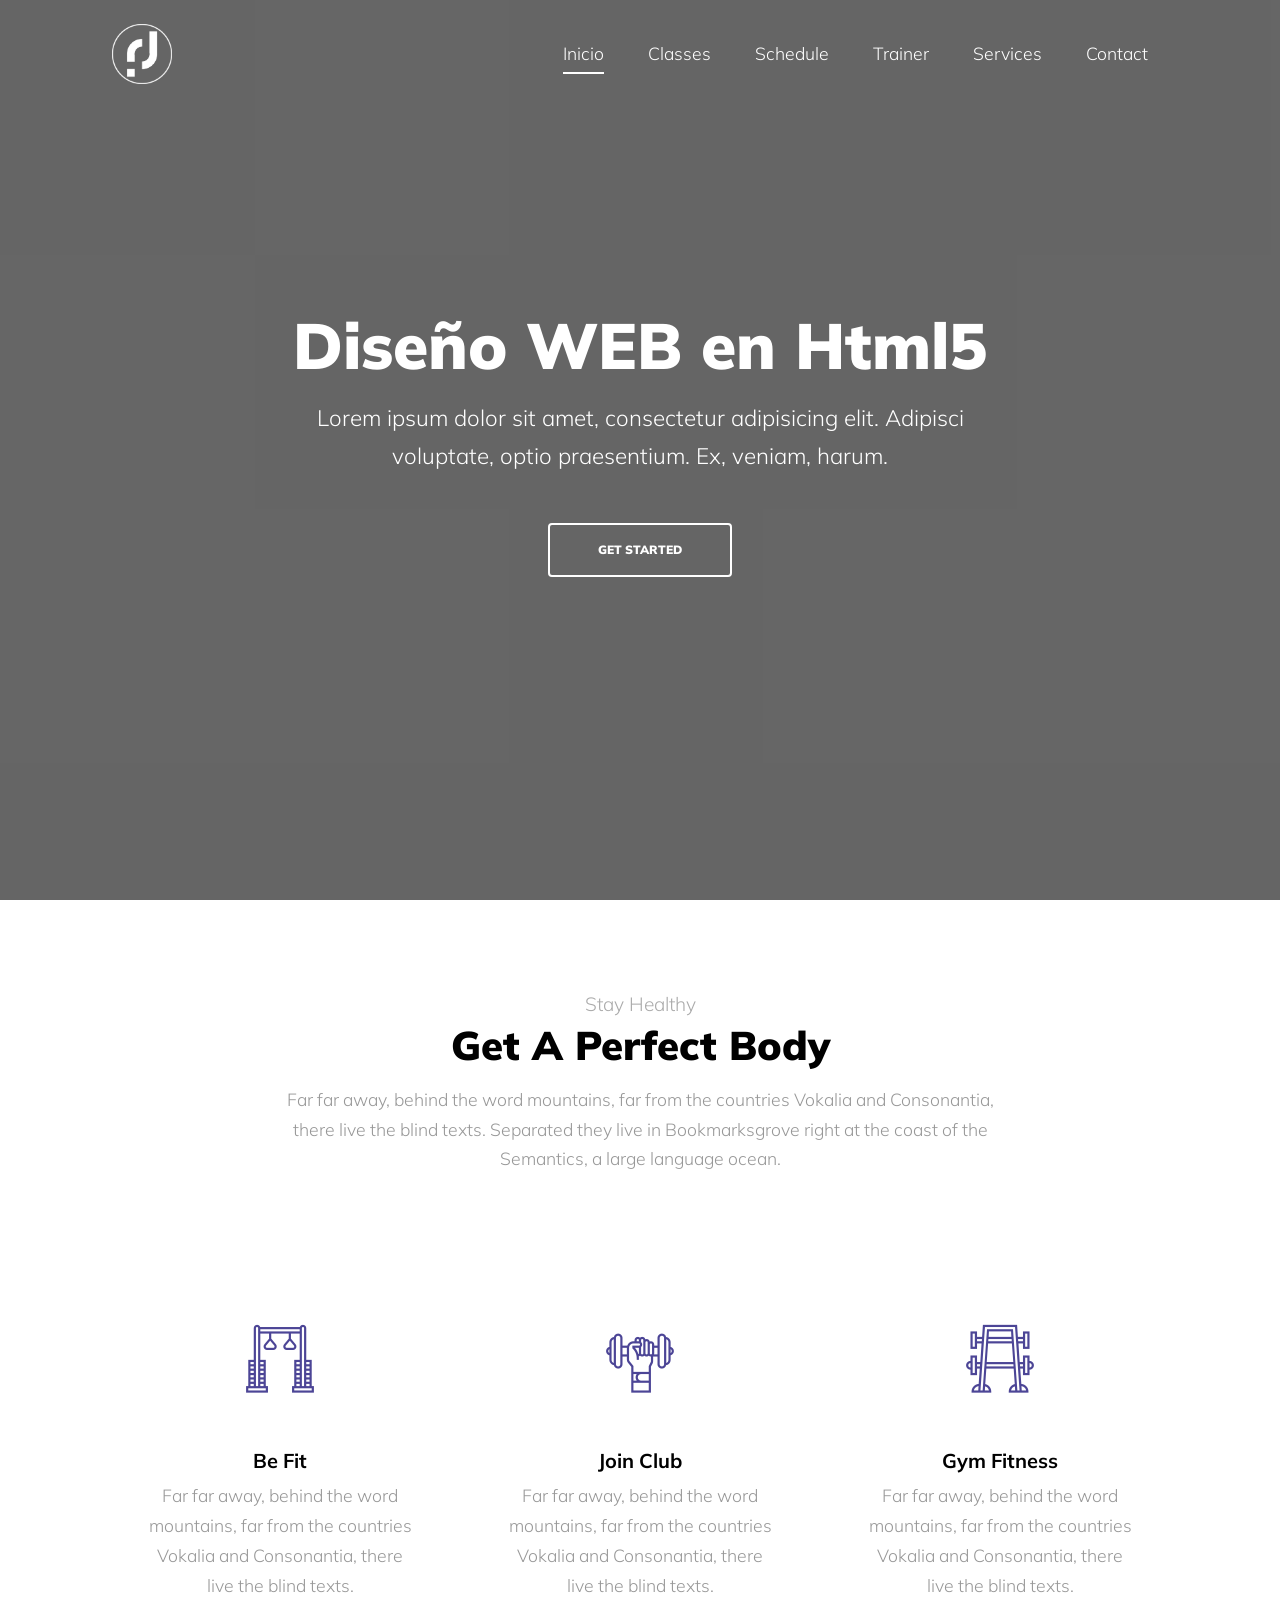
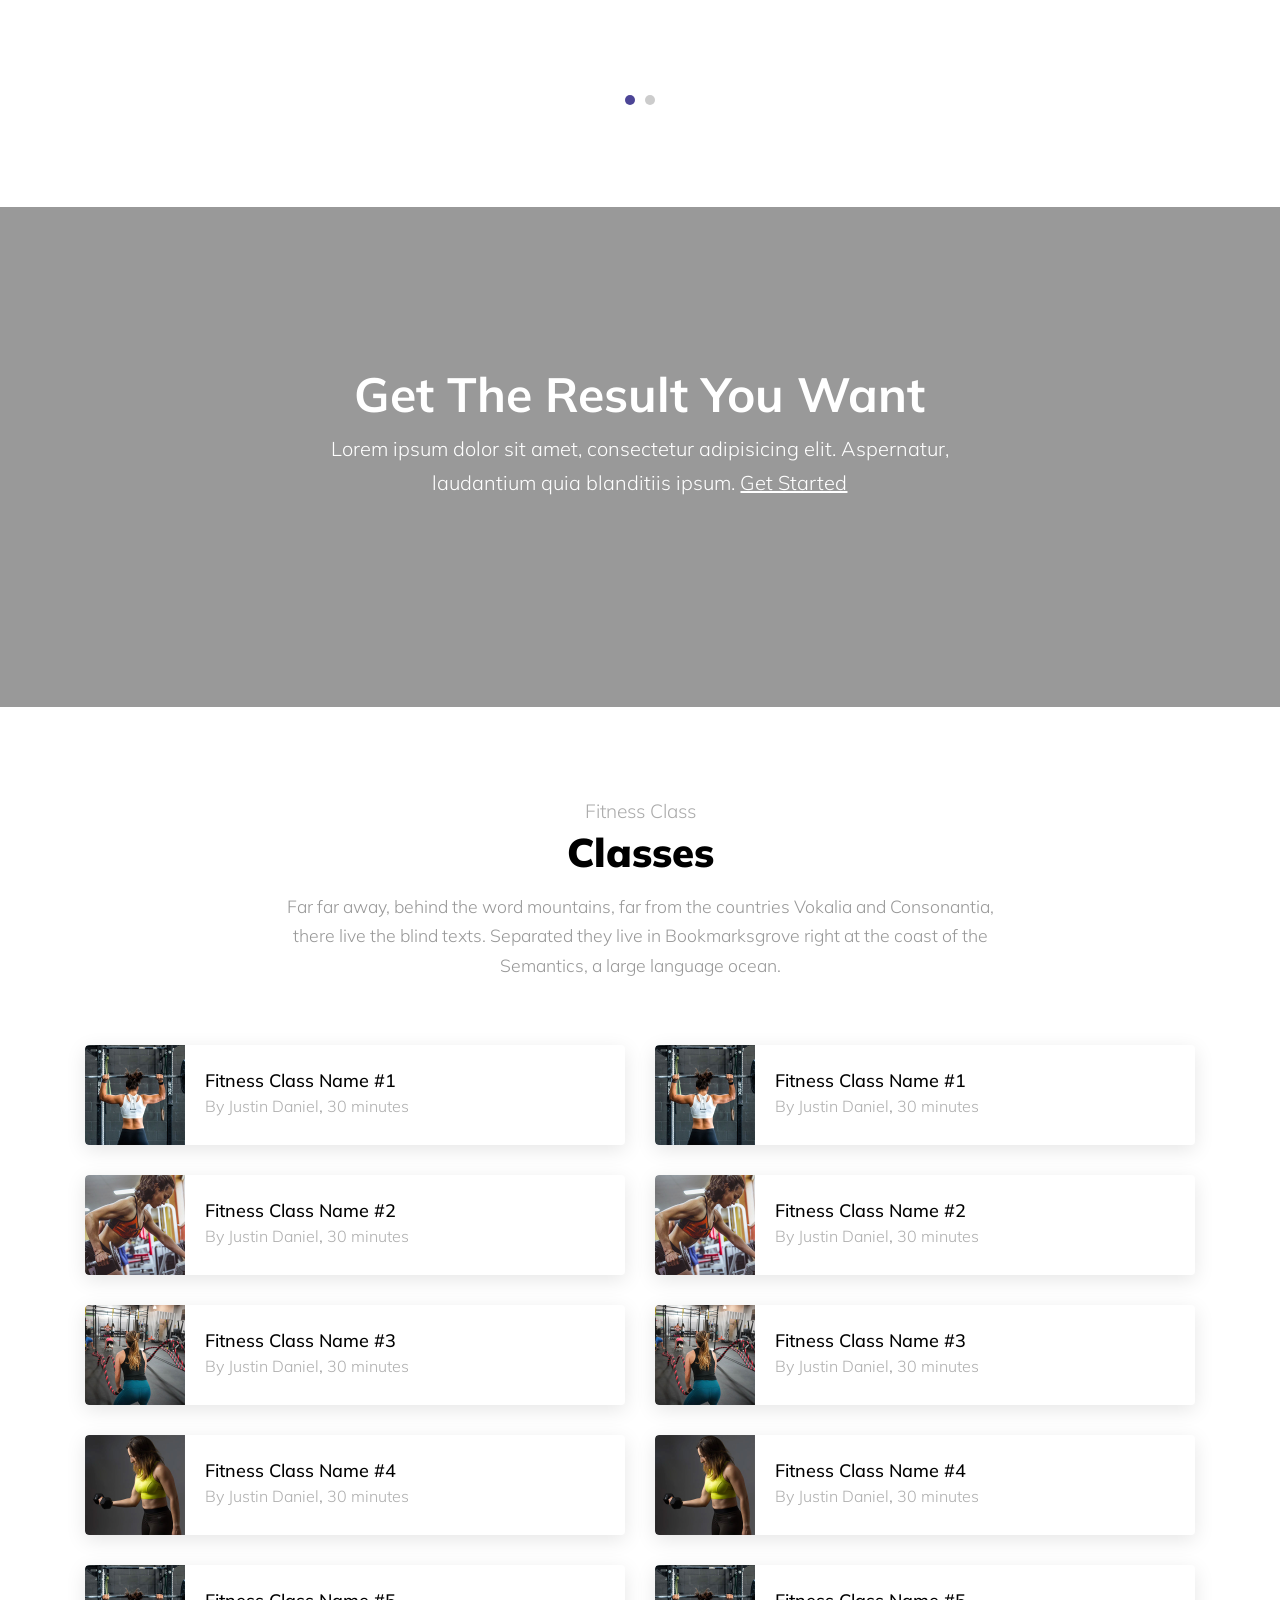
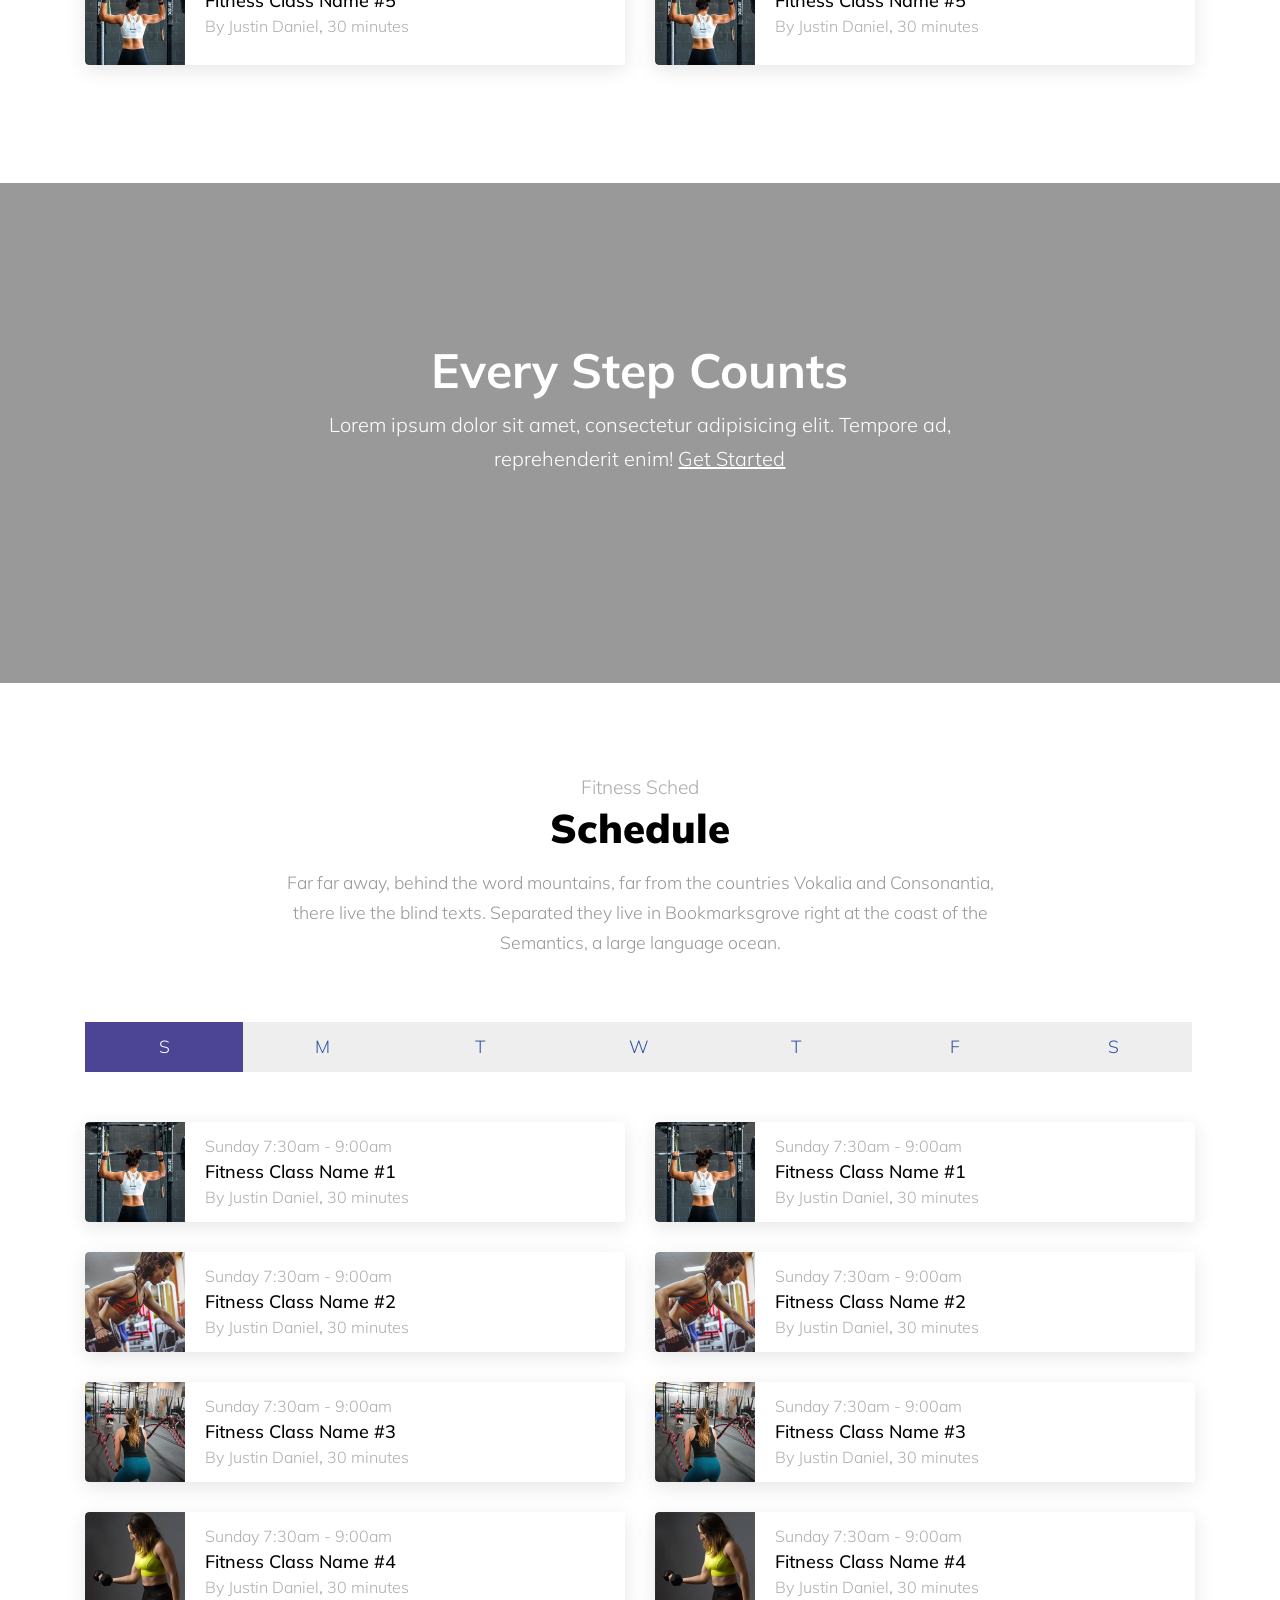
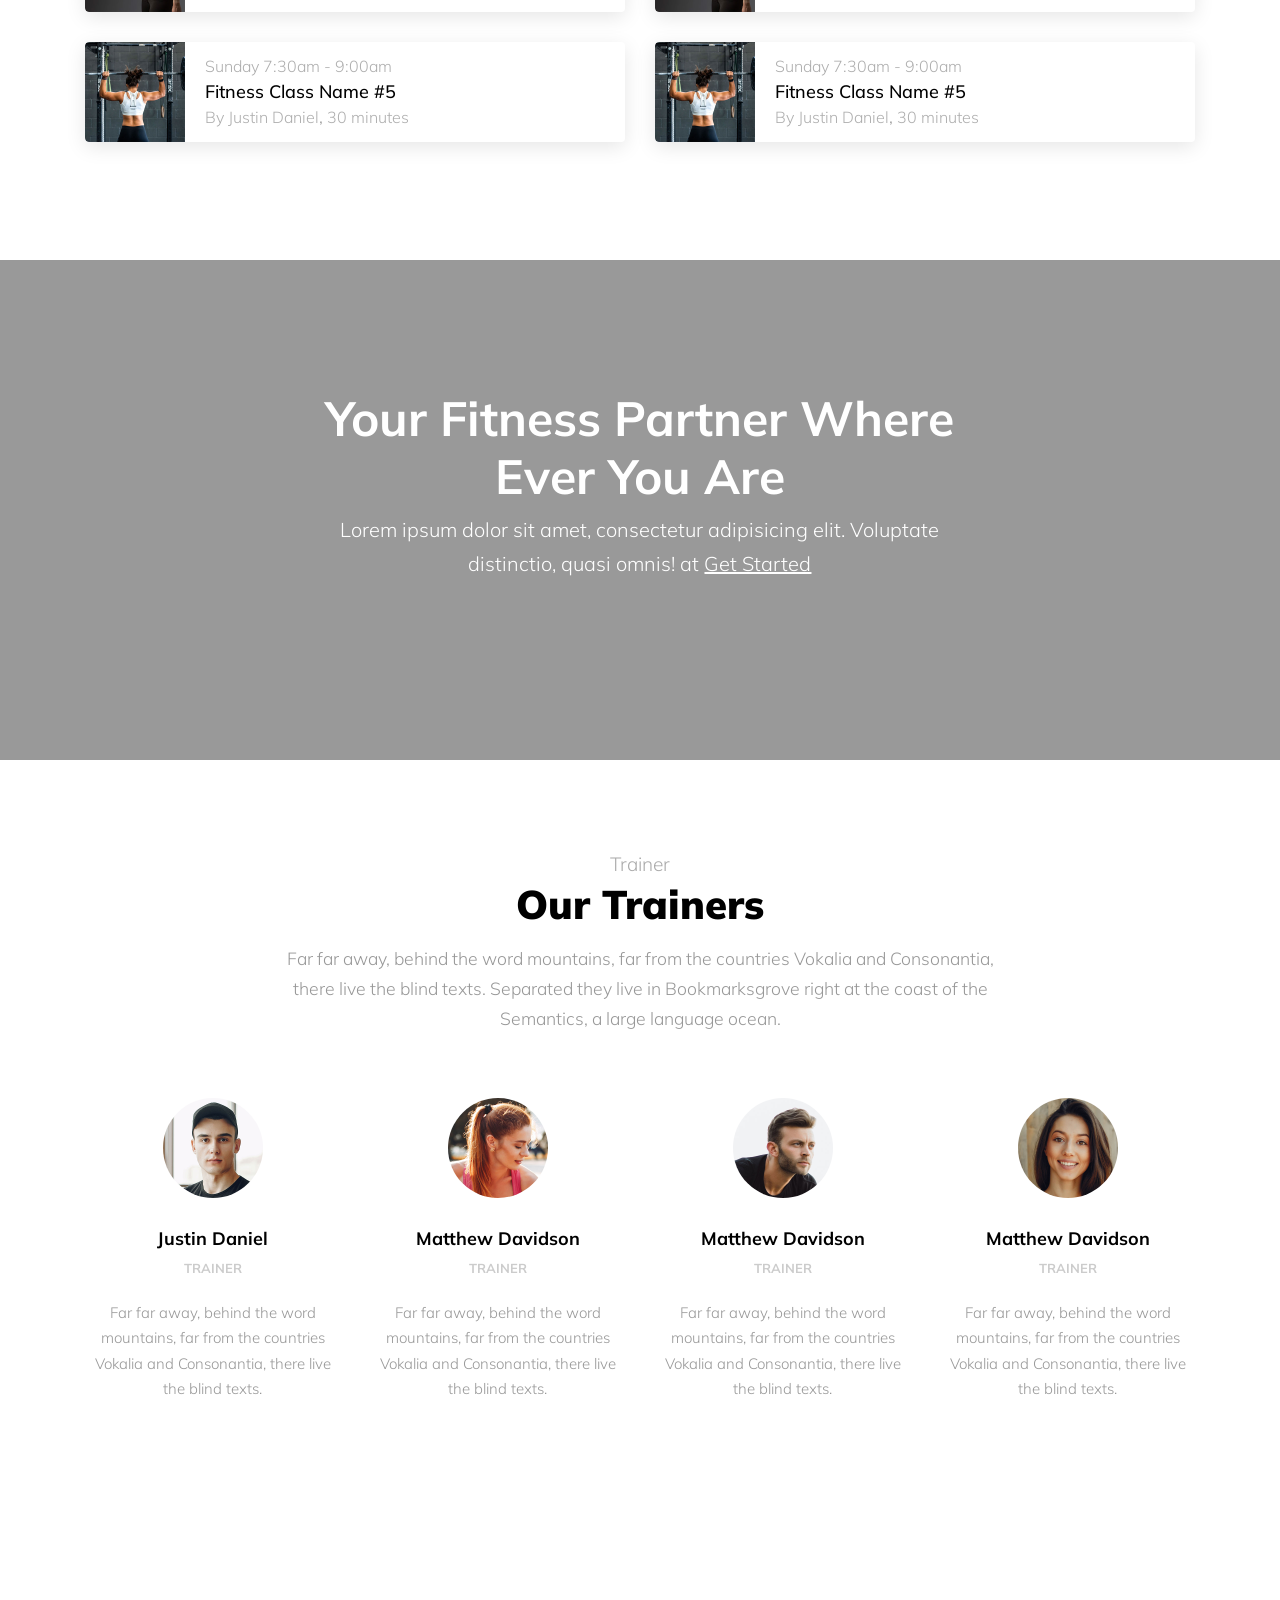
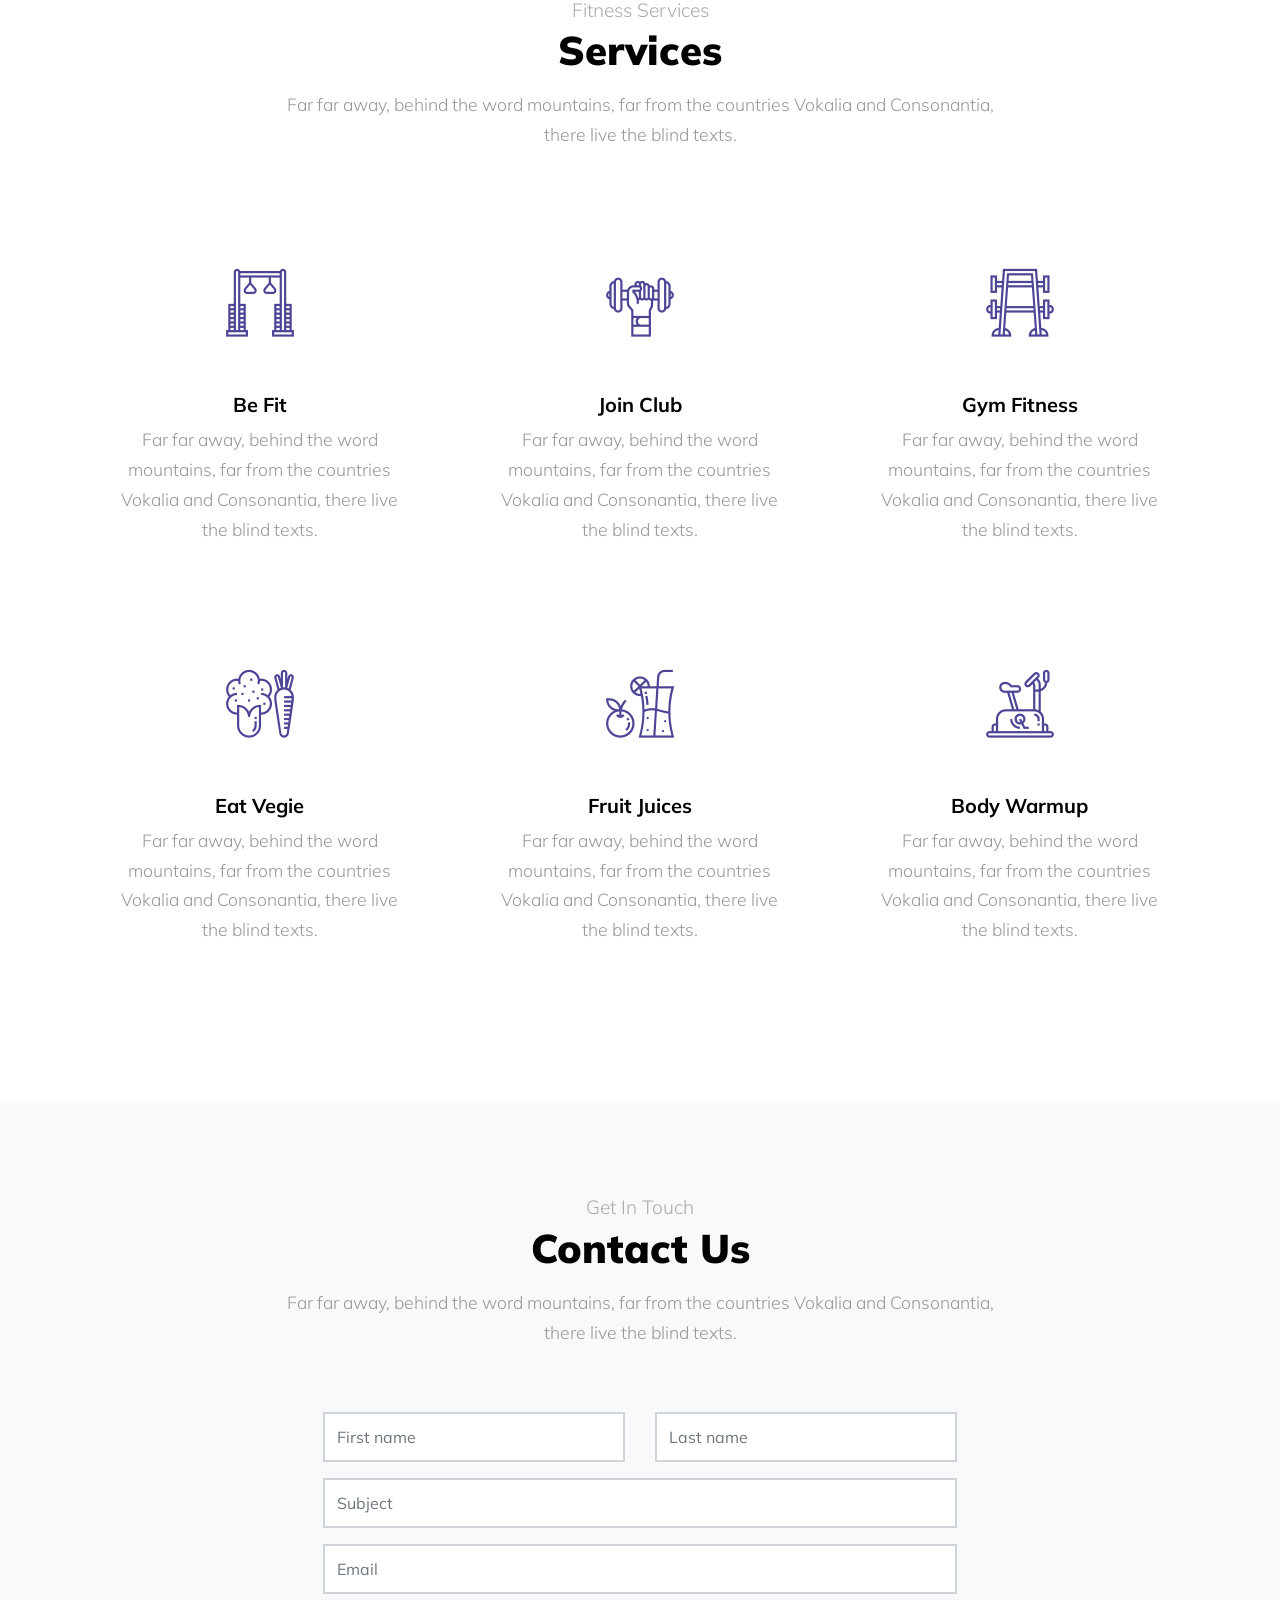
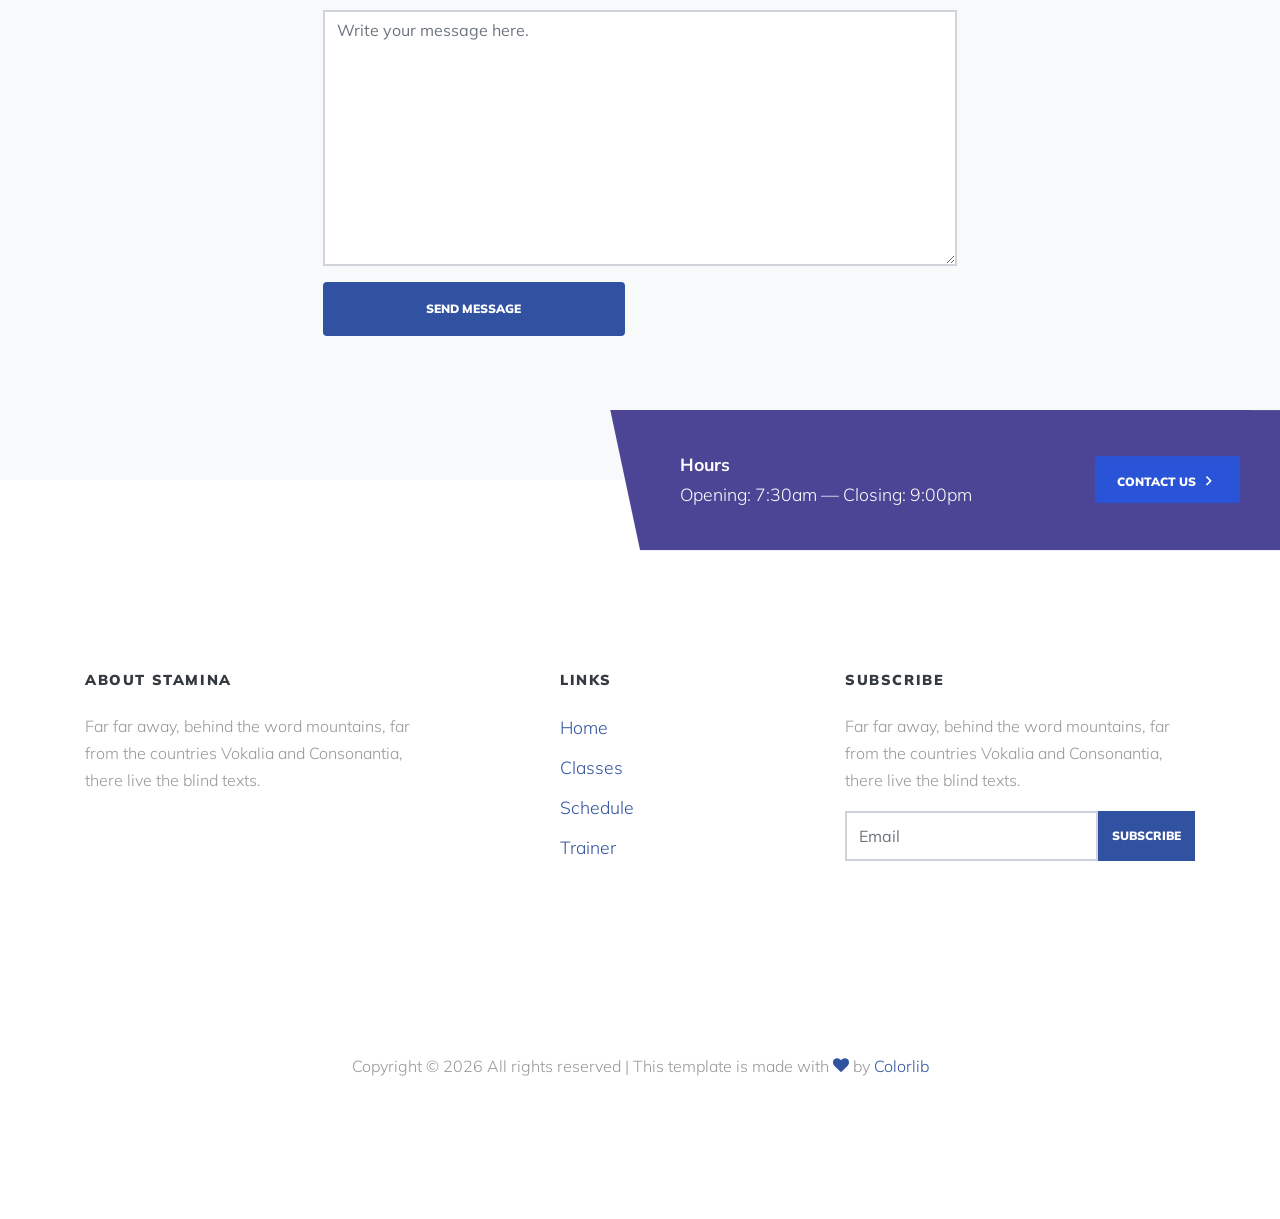
==== index.html @ 933b138b "Initial" ====
<!DOCTYPE html>
<html lang="en">

<head>
    <title>PowerDevelop Webpage 1.1</title>
    <meta charset="utf-8">
    <meta name="viewport" content="width=device-width, initial-scale=1, shrink-to-fit=no">

    <link href="https://fonts.googleapis.com/css?family=Muli:300,400,700,900" rel="stylesheet">
    <link rel="stylesheet" href="fonts/icomoon/style.css">
    <link rel="shortcut icon" href="images/fav-icon.png" type="image/x-icon">
    <link rel="stylesheet" href="css/bootstrap.min.css">
    <link rel="stylesheet" href="css/jquery-ui.css">
    <link rel="stylesheet" href="css/owl.carousel.min.css">
    <link rel="stylesheet" href="css/owl.theme.default.min.css">
    <link rel="stylesheet" href="css/owl.theme.default.min.css">

    <link rel="stylesheet" href="css/jquery.fancybox.min.css">

    <link rel="stylesheet" href="css/bootstrap-datepicker.css">

    <link rel="stylesheet" href="fonts/flaticon/font/flaticon.css">

    <link rel="stylesheet" href="css/aos.css">
    <link href="css/jquery.mb.YTPlayer.min.css" media="all" rel="stylesheet" type="text/css">

    <link rel="stylesheet" href="css/style.css">



</head>

<body data-spy="scroll" data-target=".site-navbar-target" data-offset="300">

    <div class="site-wrap">

        <div class="site-mobile-menu site-navbar-target">
            <div class="site-mobile-menu-header">
                <div class="site-mobile-menu-close mt-3">
                    <span class="icon-close2 js-menu-toggle"></span>
                </div>
            </div>
            <div class="site-mobile-menu-body"></div>
        </div>


        <header class="site-navbar py-4 js-sticky-header site-navbar-target" role="banner">

            <div class="container-fluid">
                <div class="d-flex align-items-center">
                    <div class="site-logo-white">
                        <a href="index.html"><img src="images/logo_pd_white.png" height="60" width="60"></a>
                    </div>
                    <div class="site-logo">
                        <a href="index.html"><img src="images/logo_pd.png" height="60" width="60"></a>
                    </div>
                    <div class="ml-auto">
                        <nav class="site-navigation position-relative text-right" role="navigation">
                            <ul class="site-menu main-menu js-clone-nav mr-auto d-none d-lg-block">
                                <li><a href="#home-section" class="nav-link">Inicio</a></li>
                                <li><a href="#classes-section" class="nav-link">Classes</a></li>
                                <li><a href="#schedule-section" class="nav-link">Schedule</a></li>
                                <li><a href="#trainer-section" class="nav-link">Trainer</a></li>
                                <li><a href="#services-section" class="nav-link">Services</a></li>
                                <li><a href="#contact-section" class="nav-link">Contact</a></li>
                            </ul>
                        </nav>
                        <a href="#" class="d-inline-block d-lg-none site-menu-toggle js-menu-toggle float-right"><span
                class="icon-menu h3"></span></a>
                    </div>

                </div>
            </div>

        </header>

        <a id="bgndVideo" class="player" data-property="{videoURL:'https://www.youtube.com/watch?v=BgpUVde196k',showYTLogo:false, showAnnotations: false, showControls: false, cc_load_policy: false, containment:'#home-section',autoPlay:true, mute:false, opacity:1}">
        </a>

        <div class="intro-section" id="home-section" style="background-color: #ccc;">
            <div class="container">

                <div class="row align-items-center">
                    <div class="col-lg-12 mx-auto text-center" data-aos="fade-up">
                        <h1 class="mb-3">Diseño WEB en Html5</h1>
                        <p class="lead mx-auto desc mb-5">Lorem ipsum dolor sit amet, consectetur adipisicing elit. Adipisci voluptate, optio praesentium. Ex, veniam, harum.</p>
                        <p class="text-center">
                            <a href="#" class="btn btn-outline-white py-3 px-5">Get Started</a>
                        </p>
                    </div>
                </div>

            </div>
        </div>

        <!-- <div class="schedule-wrap">



            <div class="d-md-flex align-items-center">
                <div class="hours mr-md-4 mb-4 mb-lg-0">
                    <strong class="d-block">Hours</strong> Opening: 7:30am &mdash; Closing: 9:00pm
                </div>
                <div class="cta ml-auto">
                    <a href="#contact-section" class="smoothscroll d-flex d-md-flex align-items-center btn">
                        <span class="mx-auto"> <span>Contact us</span> <span class="arrow icon-keyboard_arrow_right"></span></span>
                    </a>
                </div>
            </div>
        </div> -->

        <div class="site-section">
            <div class="container">

                <div class="row justify-content-center text-center mb-5">
                    <div class="col-md-8 section-heading">
                        <span class="subheading">Stay Healthy</span>
                        <h2 class="heading mb-3">Get A Perfect Body</h2>
                        <p>Far far away, behind the word mountains, far from the countries Vokalia and Consonantia, there live the blind texts. Separated they live in Bookmarksgrove right at the coast of the Semantics, a large language ocean.
                        </p>
                    </div>
                </div>

                <!-- Slider -->
                <div class="owl-carousel nonloop-block-14 block-14" data-aos="fade">
                    <div class="slide">
                        <div class="ftco-feature-1">
                            <span class="icon flaticon-fit"></span>
                            <div class="ftco-feature-1-text">
                                <h2>Be Fit</h2>
                                <p>Far far away, behind the word mountains, far from the countries Vokalia and Consonantia, there live the blind texts.</p>
                            </div>
                        </div>
                    </div>

                    <div class="slide">
                        <div class="ftco-feature-1">
                            <span class="icon flaticon-gym-1"></span>
                            <div class="ftco-feature-1-text">
                                <h2>Join Club</h2>
                                <p>Far far away, behind the word mountains, far from the countries Vokalia and Consonantia, there live the blind texts.
                                </p>
                            </div>
                        </div>
                    </div>

                    <div class="slide">
                        <div class="ftco-feature-1">
                            <span class="icon flaticon-gym"></span>
                            <div class="ftco-feature-1-text">
                                <h2>Gym Fitness</h2>
                                <p>Far far away, behind the word mountains, far from the countries Vokalia and Consonantia, there live the blind texts.
                                </p>
                            </div>
                        </div>
                    </div>

                    <div class="slide">
                        <div class="ftco-feature-1">
                            <span class="icon flaticon-vegetables"></span>
                            <div class="ftco-feature-1-text">
                                <h2>Eat Vegie</h2>
                                <p>Far far away, behind the word mountains, far from the countries Vokalia and Consonantia, there live the blind texts.
                                </p>
                            </div>
                        </div>
                    </div>

                    <div class="slide">
                        <div class="ftco-feature-1">
                            <span class="icon flaticon-fruit-juice"></span>
                            <div class="ftco-feature-1-text">
                                <h2>Fruit Juices</h2>
                                <p>Far far away, behind the word mountains, far from the countries Vokalia and Consonantia, there live the blind texts.
                                </p>
                            </div>
                        </div>
                    </div>

                    <div class="slide">
                        <div class="ftco-feature-1">
                            <span class="icon flaticon-stationary-bike"></span>
                            <div class="ftco-feature-1-text">
                                <h2>Body Warmup</h2>
                                <p>Far far away, behind the word mountains, far from the countries Vokalia and Consonantia, there live the blind texts.
                                </p>
                            </div>
                        </div>
                    </div>

                </div>

            </div>
        </div>

        <div class="bgimg" style="background-image: url('images/bg_2.jpg');" data-stellar-background-ratio="0.5">

            <div class="container">
                <div class="row align-items-center justify-content-center text-center">
                    <div class="col-md-7">
                        <h2 class="">Get The Result You Want</h2>
                        <p class="lead mx-auto desc mb-5">Lorem ipsum dolor sit amet, consectetur adipisicing elit. Aspernatur, laudantium quia blanditiis ipsum. <a href="#" target="_blank">Get Started</a></p>
                    </div>
                </div>
            </div>

        </div>

        <div class="site-section" id="classes-section">
            <div class="container">
                <div class="row justify-content-center text-center mb-5">
                    <div class="col-md-8  section-heading">
                        <span class="subheading">Fitness Class</span>
                        <h2 class="heading mb-3">Classes</h2>
                        <p>Far far away, behind the word mountains, far from the countries Vokalia and Consonantia, there live the blind texts. Separated they live in Bookmarksgrove right at the coast of the Semantics, a large language ocean.
                        </p>
                    </div>
                </div>
                <div class="row">
                    <div class="col-lg-6">
                        <div class="class-item d-flex align-items-center">
                            <a href="single.html" class="class-item-thumbnail">
                                <img src="images/img_1.jpg" alt="Image">
                            </a>
                            <div class="class-item-text">

                                <h2><a href="single.html">Fitness Class Name #1</a></h2>
                                <span>By Justin Daniel</span>,
                                <span>30 minutes</span>
                            </div>
                        </div>

                        <div class="class-item d-flex align-items-center">
                            <a href="single.html" class="class-item-thumbnail">
                                <img src="images/img_2.jpg" alt="Image">
                            </a>
                            <div class="class-item-text">

                                <h2><a href="single.html">Fitness Class Name #2</a></h2>
                                <span>By Justin Daniel</span>,
                                <span>30 minutes</span>
                            </div>
                        </div>

                        <div class="class-item d-flex align-items-center">
                            <a href="single.html" class="class-item-thumbnail">
                                <img src="images/img_3.jpg" alt="Image">
                            </a>
                            <div class="class-item-text">

                                <h2><a href="single.html">Fitness Class Name #3</a></h2>
                                <span>By Justin Daniel</span>,
                                <span>30 minutes</span>
                            </div>
                        </div>

                        <div class="class-item d-flex align-items-center">
                            <a href="single.html" class="class-item-thumbnail">
                                <img src="images/img_4.jpg" alt="Image">
                            </a>
                            <div class="class-item-text">

                                <h2><a href="single.html">Fitness Class Name #4</a></h2>
                                <span>By Justin Daniel</span>,
                                <span>30 minutes</span>
                            </div>
                        </div>

                        <div class="class-item d-flex align-items-center">
                            <a href="single.html" class="class-item-thumbnail">
                                <img src="images/img_1.jpg" alt="Image">
                            </a>
                            <div class="class-item-text">

                                <h2><a href="single.html">Fitness Class Name #5</a></h2>
                                <span>By Justin Daniel</span>,
                                <span>30 minutes</span>
                            </div>
                        </div>


                    </div>
                    <div class="col-lg-6">
                        <div class="class-item d-flex align-items-center">
                            <a href="single.html" class="class-item-thumbnail">
                                <img src="images/img_1.jpg" alt="Image">
                            </a>
                            <div class="class-item-text">

                                <h2><a href="single.html">Fitness Class Name #1</a></h2>
                                <span>By Justin Daniel</span>,
                                <span>30 minutes</span>
                            </div>
                        </div>

                        <div class="class-item d-flex align-items-center">
                            <a href="single.html" class="class-item-thumbnail">
                                <img src="images/img_2.jpg" alt="Image">
                            </a>
                            <div class="class-item-text">

                                <h2><a href="single.html">Fitness Class Name #2</a></h2>
                                <span>By Justin Daniel</span>,
                                <span>30 minutes</span>
                            </div>
                        </div>

                        <div class="class-item d-flex align-items-center">
                            <a href="single.html" class="class-item-thumbnail">
                                <img src="images/img_3.jpg" alt="Image">
                            </a>
                            <div class="class-item-text">

                                <h2><a href="single.html">Fitness Class Name #3</a></h2>
                                <span>By Justin Daniel</span>,
                                <span>30 minutes</span>
                            </div>
                        </div>

                        <div class="class-item d-flex align-items-center">
                            <a href="single.html" class="class-item-thumbnail">
                                <img src="images/img_4.jpg" alt="Image">
                            </a>
                            <div class="class-item-text">

                                <h2><a href="single.html">Fitness Class Name #4</a></h2>
                                <span>By Justin Daniel</span>,
                                <span>30 minutes</span>
                            </div>
                        </div>

                        <div class="class-item d-flex align-items-center">
                            <a href="single.html" class="class-item-thumbnail">
                                <img src="images/img_1.jpg" alt="Image">
                            </a>
                            <div class="class-item-text">

                                <h2><a href="single.html">Fitness Class Name #5</a></h2>
                                <span>By Justin Daniel</span>,
                                <span>30 minutes</span>
                            </div>
                        </div>
                    </div>
                </div>
            </div>
        </div>

        <div class="bgimg" style="background-image: url('images/bg_3.jpg');" data-stellar-background-ratio="0.5">
            <div class="container">
                <div class="row align-items-center justify-content-center text-center">
                    <div class="col-md-7">
                        <h2 class="">Every Step Counts</h2>
                        <p class="lead mx-auto desc mb-5">Lorem ipsum dolor sit amet, consectetur adipisicing elit. Tempore ad, reprehenderit enim!
                            <a href="#" target="_blank">Get Started</a></p>
                    </div>
                </div>
            </div>
        </div>

        <div class="site-section" id="schedule-section">
            <div class="container">
                <div class="row justify-content-center text-center mb-5">
                    <div class="col-md-8  section-heading">
                        <span class="subheading">Fitness Sched</span>
                        <h2 class="heading mb-3">Schedule</h2>
                        <p>Far far away, behind the word mountains, far from the countries Vokalia and Consonantia, there live the blind texts. Separated they live in Bookmarksgrove right at the coast of the Semantics, a large language ocean.
                        </p>
                    </div>
                </div>


                <div class="row">
                    <div class="col-12">
                        <ul class="nav days d-flex" role="tablist">
                            <li class="nav-item">
                                <a class="nav-link active" id="sunday-tab" data-toggle="tab" href="#nav-sunday" role="tab" aria-controls="sunday" aria-selected="true">S</a>
                            </li>
                            <li class="nav-item">
                                <a class="nav-link" id="monday-tab" data-toggle="tab" href="#nav-monday" role="tab" aria-controls="monday" aria-selected="false">M</a>
                            </li>
                            <li class="nav-item">
                                <a class="nav-link" id="tuesday-tab" data-toggle="tab" href="#nav-tuesday" role="tab" aria-controls="tuesday" aria-selected="false">T</a>
                            </li>
                            <li class="nav-item">
                                <a class="nav-link" id="wednesday-tab" data-toggle="tab" href="#nav-wednesday" role="tab" aria-controls="wednesday" aria-selected="false">W</a>
                            </li>

                            <li class="nav-item">
                                <a class="nav-link" id="thursday-tab" data-toggle="tab" href="#nav-thursday" role="tab" aria-controls="thursday" aria-selected="false">T</a>
                            </li>
                            <li class="nav-item">
                                <a class="nav-link" id="friday-tab" data-toggle="tab" href="#nav-friday" role="tab" aria-controls="friday" aria-selected="false">F</a>
                            </li>
                            <li class="nav-item">
                                <a class="nav-link" id="saturday-tab" data-toggle="tab" href="#nav-saturday" role="tab" aria-controls="saturday" aria-selected="false">S</a>
                            </li>
                        </ul>
                    </div>
                </div>

                <div class="tab-content">
                    <div class="tab-pane fade show active" id="nav-sunday" role="tabpanel" aria-labelledby="nav-sunday-tab">
                        <div class="row">
                            <div class="col-lg-6">
                                <div class="class-item d-flex align-items-center">
                                    <a href="single.html" class="class-item-thumbnail">
                                        <img src="images/img_1.jpg" alt="Image">
                                    </a>
                                    <div class="class-item-text">
                                        <span>Sunday 7:30am - 9:00am</span>
                                        <h2><a href="single.html">Fitness Class Name #1</a></h2>
                                        <span>By Justin Daniel</span>,
                                        <span>30 minutes</span>
                                    </div>
                                </div>

                                <div class="class-item d-flex align-items-center">
                                    <a href="single.html" class="class-item-thumbnail">
                                        <img src="images/img_2.jpg" alt="Image">
                                    </a>
                                    <div class="class-item-text">
                                        <span>Sunday 7:30am - 9:00am</span>
                                        <h2><a href="single.html">Fitness Class Name #2</a></h2>
                                        <span>By Justin Daniel</span>,
                                        <span>30 minutes</span>
                                    </div>
                                </div>

                                <div class="class-item d-flex align-items-center">
                                    <a href="single.html" class="class-item-thumbnail">
                                        <img src="images/img_3.jpg" alt="Image">
                                    </a>
                                    <div class="class-item-text">
                                        <span>Sunday 7:30am - 9:00am</span>
                                        <h2><a href="single.html">Fitness Class Name #3</a></h2>
                                        <span>By Justin Daniel</span>,
                                        <span>30 minutes</span>
                                    </div>
                                </div>

                                <div class="class-item d-flex align-items-center">
                                    <a href="single.html" class="class-item-thumbnail">
                                        <img src="images/img_4.jpg" alt="Image">
                                    </a>
                                    <div class="class-item-text">
                                        <span>Sunday 7:30am - 9:00am</span>
                                        <h2><a href="single.html">Fitness Class Name #4</a></h2>
                                        <span>By Justin Daniel</span>,
                                        <span>30 minutes</span>
                                    </div>
                                </div>

                                <div class="class-item d-flex align-items-center">
                                    <a href="single.html" class="class-item-thumbnail">
                                        <img src="images/img_1.jpg" alt="Image">
                                    </a>
                                    <div class="class-item-text">
                                        <span>Sunday 7:30am - 9:00am</span>
                                        <h2><a href="single.html">Fitness Class Name #5</a></h2>
                                        <span>By Justin Daniel</span>,
                                        <span>30 minutes</span>
                                    </div>
                                </div>


                            </div>
                            <div class="col-lg-6">
                                <div class="class-item d-flex align-items-center">
                                    <a href="single.html" class="class-item-thumbnail">
                                        <img src="images/img_1.jpg" alt="Image">
                                    </a>
                                    <div class="class-item-text">
                                        <span>Sunday 7:30am - 9:00am</span>
                                        <h2><a href="single.html">Fitness Class Name #1</a></h2>
                                        <span>By Justin Daniel</span>,
                                        <span>30 minutes</span>
                                    </div>
                                </div>

                                <div class="class-item d-flex align-items-center">
                                    <a href="single.html" class="class-item-thumbnail">
                                        <img src="images/img_2.jpg" alt="Image">
                                    </a>
                                    <div class="class-item-text">
                                        <span>Sunday 7:30am - 9:00am</span>
                                        <h2><a href="single.html">Fitness Class Name #2</a></h2>
                                        <span>By Justin Daniel</span>,
                                        <span>30 minutes</span>
                                    </div>
                                </div>

                                <div class="class-item d-flex align-items-center">
                                    <a href="single.html" class="class-item-thumbnail">
                                        <img src="images/img_3.jpg" alt="Image">
                                    </a>
                                    <div class="class-item-text">
                                        <span>Sunday 7:30am - 9:00am</span>
                                        <h2><a href="single.html">Fitness Class Name #3</a></h2>
                                        <span>By Justin Daniel</span>,
                                        <span>30 minutes</span>
                                    </div>
                                </div>

                                <div class="class-item d-flex align-items-center">
                                    <a href="single.html" class="class-item-thumbnail">
                                        <img src="images/img_4.jpg" alt="Image">
                                    </a>
                                    <div class="class-item-text">
                                        <span>Sunday 7:30am - 9:00am</span>
                                        <h2><a href="single.html">Fitness Class Name #4</a></h2>
                                        <span>By Justin Daniel</span>,
                                        <span>30 minutes</span>
                                    </div>
                                </div>

                                <div class="class-item d-flex align-items-center">
                                    <a href="single.html" class="class-item-thumbnail">
                                        <img src="images/img_1.jpg" alt="Image">
                                    </a>
                                    <div class="class-item-text">
                                        <span>Sunday 7:30am - 9:00am</span>
                                        <h2><a href="single.html">Fitness Class Name #5</a></h2>
                                        <span>By Justin Daniel</span>,
                                        <span>30 minutes</span>
                                    </div>
                                </div>
                            </div>
                        </div>
                    </div>
                    <div class="tab-pane fade" id="nav-monday" role="tabpanel" aria-labelledby="nav-monday-tab">
                        <div class="row">
                            <div class="col-lg-6">
                                <div class="class-item d-flex align-items-center">
                                    <a href="single.html" class="class-item-thumbnail">
                                        <img src="images/img_4.jpg" alt="Image">
                                    </a>
                                    <div class="class-item-text">
                                        <span>Monday 7:30am - 9:00am</span>
                                        <h2><a href="single.html">Fitness Class Name #4</a></h2>
                                        <span>By Justin Daniel</span>,
                                        <span>30 minutes</span>
                                    </div>
                                </div>
                                <div class="class-item d-flex align-items-center">
                                    <a href="single.html" class="class-item-thumbnail">
                                        <img src="images/img_1.jpg" alt="Image">
                                    </a>
                                    <div class="class-item-text">
                                        <span>Monday 7:30am - 9:00am</span>
                                        <h2><a href="single.html">Fitness Class Name #1</a></h2>
                                        <span>By Justin Daniel</span>,
                                        <span>30 minutes</span>
                                    </div>
                                </div>

                                <div class="class-item d-flex align-items-center">
                                    <a href="single.html" class="class-item-thumbnail">
                                        <img src="images/img_2.jpg" alt="Image">
                                    </a>
                                    <div class="class-item-text">
                                        <span>Monday 7:30am - 9:00am</span>
                                        <h2><a href="single.html">Fitness Class Name #2</a></h2>
                                        <span>By Justin Daniel</span>,
                                        <span>30 minutes</span>
                                    </div>
                                </div>

                                <div class="class-item d-flex align-items-center">
                                    <a href="single.html" class="class-item-thumbnail">
                                        <img src="images/img_3.jpg" alt="Image">
                                    </a>
                                    <div class="class-item-text">
                                        <span>Monday 7:30am - 9:00am</span>
                                        <h2><a href="single.html">Fitness Class Name #3</a></h2>
                                        <span>By Justin Daniel</span>,
                                        <span>30 minutes</span>
                                    </div>
                                </div>



                                <div class="class-item d-flex align-items-center">
                                    <a href="single.html" class="class-item-thumbnail">
                                        <img src="images/img_1.jpg" alt="Image">
                                    </a>
                                    <div class="class-item-text">
                                        <span>Monday 7:30am - 9:00am</span>
                                        <h2><a href="single.html">Fitness Class Name #5</a></h2>
                                        <span>By Justin Daniel</span>,
                                        <span>30 minutes</span>
                                    </div>
                                </div>


                            </div>
                            <div class="col-lg-6">
                                <div class="class-item d-flex align-items-center">
                                    <a href="single.html" class="class-item-thumbnail">
                                        <img src="images/img_1.jpg" alt="Image">
                                    </a>
                                    <div class="class-item-text">
                                        <span>Monday 7:30am - 9:00am</span>
                                        <h2><a href="single.html">Fitness Class Name #1</a></h2>
                                        <span>By Justin Daniel</span>,
                                        <span>30 minutes</span>
                                    </div>
                                </div>

                                <div class="class-item d-flex align-items-center">
                                    <a href="single.html" class="class-item-thumbnail">
                                        <img src="images/img_2.jpg" alt="Image">
                                    </a>
                                    <div class="class-item-text">
                                        <span>Monday 7:30am - 9:00am</span>
                                        <h2><a href="single.html">Fitness Class Name #2</a></h2>
                                        <span>By Justin Daniel</span>,
                                        <span>30 minutes</span>
                                    </div>
                                </div>

                                <div class="class-item d-flex align-items-center">
                                    <a href="single.html" class="class-item-thumbnail">
                                        <img src="images/img_3.jpg" alt="Image">
                                    </a>
                                    <div class="class-item-text">
                                        <span>Monday 7:30am - 9:00am</span>
                                        <h2><a href="single.html">Fitness Class Name #3</a></h2>
                                        <span>By Justin Daniel</span>,
                                        <span>30 minutes</span>
                                    </div>
                                </div>

                                <div class="class-item d-flex align-items-center">
                                    <a href="single.html" class="class-item-thumbnail">
                                        <img src="images/img_4.jpg" alt="Image">
                                    </a>
                                    <div class="class-item-text">
                                        <span>Monday 7:30am - 9:00am</span>
                                        <h2><a href="single.html">Fitness Class Name #4</a></h2>
                                        <span>By Justin Daniel</span>,
                                        <span>30 minutes</span>
                                    </div>
                                </div>

                                <div class="class-item d-flex align-items-center">
                                    <a href="single.html" class="class-item-thumbnail">
                                        <img src="images/img_1.jpg" alt="Image">
                                    </a>
                                    <div class="class-item-text">
                                        <span>Monday 7:30am - 9:00am</span>
                                        <h2><a href="single.html">Fitness Class Name #5</a></h2>
                                        <span>By Justin Daniel</span>,
                                        <span>30 minutes</span>
                                    </div>
                                </div>
                            </div>
                        </div>
                    </div>
                    <div class="tab-pane fade" id="nav-tuesday" role="tabpanel" aria-labelledby="nav-tuesday-tab">
                        <div class="row">
                            <div class="col-lg-6">
                                <div class="class-item d-flex align-items-center">
                                    <a href="single.html" class="class-item-thumbnail">
                                        <img src="images/img_2.jpg" alt="Image">
                                    </a>
                                    <div class="class-item-text">
                                        <span>Tuesday 7:30am - 9:00am</span>
                                        <h2><a href="single.html">Fitness Class Name #2</a></h2>
                                        <span>By Justin Daniel</span>,
                                        <span>30 minutes</span>
                                    </div>
                                </div>
                                <div class="class-item d-flex align-items-center">
                                    <a href="single.html" class="class-item-thumbnail">
                                        <img src="images/img_1.jpg" alt="Image">
                                    </a>
                                    <div class="class-item-text">
                                        <span>Tuesday 7:30am - 9:00am</span>
                                        <h2><a href="single.html">Fitness Class Name #1</a></h2>
                                        <span>By Justin Daniel</span>,
                                        <span>30 minutes</span>
                                    </div>
                                </div>



                                <div class="class-item d-flex align-items-center">
                                    <a href="single.html" class="class-item-thumbnail">
                                        <img src="images/img_3.jpg" alt="Image">
                                    </a>
                                    <div class="class-item-text">
                                        <span>Tuesday 7:30am - 9:00am</span>
                                        <h2><a href="single.html">Fitness Class Name #3</a></h2>
                                        <span>By Justin Daniel</span>,
                                        <span>30 minutes</span>
                                    </div>
                                </div>

                                <div class="class-item d-flex align-items-center">
                                    <a href="single.html" class="class-item-thumbnail">
                                        <img src="images/img_4.jpg" alt="Image">
                                    </a>
                                    <div class="class-item-text">
                                        <span>Tuesday 7:30am - 9:00am</span>
                                        <h2><a href="single.html">Fitness Class Name #4</a></h2>
                                        <span>By Justin Daniel</span>,
                                        <span>30 minutes</span>
                                    </div>
                                </div>

                                <div class="class-item d-flex align-items-center">
                                    <a href="single.html" class="class-item-thumbnail">
                                        <img src="images/img_1.jpg" alt="Image">
                                    </a>
                                    <div class="class-item-text">
                                        <span>Tuesday 7:30am - 9:00am</span>
                                        <h2><a href="single.html">Fitness Class Name #5</a></h2>
                                        <span>By Justin Daniel</span>,
                                        <span>30 minutes</span>
                                    </div>
                                </div>


                            </div>
                            <div class="col-lg-6">
                                <div class="class-item d-flex align-items-center">
                                    <a href="single.html" class="class-item-thumbnail">
                                        <img src="images/img_3.jpg" alt="Image">
                                    </a>
                                    <div class="class-item-text">
                                        <span>Tuesday 7:30am - 9:00am</span>
                                        <h2><a href="single.html">Fitness Class Name #3</a></h2>
                                        <span>By Justin Daniel</span>,
                                        <span>30 minutes</span>
                                    </div>
                                </div>
                                <div class="class-item d-flex align-items-center">
                                    <a href="single.html" class="class-item-thumbnail">
                                        <img src="images/img_1.jpg" alt="Image">
                                    </a>
                                    <div class="class-item-text">
                                        <span>Tuesday 7:30am - 9:00am</span>
                                        <h2><a href="single.html">Fitness Class Name #1</a></h2>
                                        <span>By Justin Daniel</span>,
                                        <span>30 minutes</span>
                                    </div>
                                </div>

                                <div class="class-item d-flex align-items-center">
                                    <a href="single.html" class="class-item-thumbnail">
                                        <img src="images/img_2.jpg" alt="Image">
                                    </a>
                                    <div class="class-item-text">
                                        <span>Tuesday 7:30am - 9:00am</span>
                                        <h2><a href="single.html">Fitness Class Name #2</a></h2>
                                        <span>By Justin Daniel</span>,
                                        <span>30 minutes</span>
                                    </div>
                                </div>



                                <div class="class-item d-flex align-items-center">
                                    <a href="single.html" class="class-item-thumbnail">
                                        <img src="images/img_4.jpg" alt="Image">
                                    </a>
                                    <div class="class-item-text">
                                        <span>Tuesday 7:30am - 9:00am</span>
                                        <h2><a href="single.html">Fitness Class Name #4</a></h2>
                                        <span>By Justin Daniel</span>,
                                        <span>30 minutes</span>
                                    </div>
                                </div>

                                <div class="class-item d-flex align-items-center">
                                    <a href="single.html" class="class-item-thumbnail">
                                        <img src="images/img_1.jpg" alt="Image">
                                    </a>
                                    <div class="class-item-text">
                                        <span>Tuesday 7:30am - 9:00am</span>
                                        <h2><a href="single.html">Fitness Class Name #5</a></h2>
                                        <span>By Justin Daniel</span>,
                                        <span>30 minutes</span>
                                    </div>
                                </div>
                            </div>
                        </div>
                    </div>
                    <div class="tab-pane fade" id="nav-wednesday" role="tabpanel" aria-labelledby="nav-wednesday-tab">
                        <div class="row">
                            <div class="col-lg-6">
                                <div class="class-item d-flex align-items-center">
                                    <a href="single.html" class="class-item-thumbnail">
                                        <img src="images/img_2.jpg" alt="Image">
                                    </a>
                                    <div class="class-item-text">
                                        <span>Wednesday 7:30am - 9:00am</span>
                                        <h2><a href="single.html">Fitness Class Name #2</a></h2>
                                        <span>By Justin Daniel</span>,
                                        <span>30 minutes</span>
                                    </div>
                                </div>
                                <div class="class-item d-flex align-items-center">
                                    <a href="single.html" class="class-item-thumbnail">
                                        <img src="images/img_1.jpg" alt="Image">
                                    </a>
                                    <div class="class-item-text">
                                        <span>Wednesday 7:30am - 9:00am</span>
                                        <h2><a href="single.html">Fitness Class Name #1</a></h2>
                                        <span>By Justin Daniel</span>,
                                        <span>30 minutes</span>
                                    </div>
                                </div>



                                <div class="class-item d-flex align-items-center">
                                    <a href="single.html" class="class-item-thumbnail">
                                        <img src="images/img_3.jpg" alt="Image">
                                    </a>
                                    <div class="class-item-text">
                                        <span>Wednesday 7:30am - 9:00am</span>
                                        <h2><a href="single.html">Fitness Class Name #3</a></h2>
                                        <span>By Justin Daniel</span>,
                                        <span>30 minutes</span>
                                    </div>
                                </div>

                                <div class="class-item d-flex align-items-center">
                                    <a href="single.html" class="class-item-thumbnail">
                                        <img src="images/img_4.jpg" alt="Image">
                                    </a>
                                    <div class="class-item-text">
                                        <span>Wednesday 7:30am - 9:00am</span>
                                        <h2><a href="single.html">Fitness Class Name #4</a></h2>
                                        <span>By Justin Daniel</span>,
                                        <span>30 minutes</span>
                                    </div>
                                </div>

                                <div class="class-item d-flex align-items-center">
                                    <a href="single.html" class="class-item-thumbnail">
                                        <img src="images/img_1.jpg" alt="Image">
                                    </a>
                                    <div class="class-item-text">
                                        <span>Wednesday 7:30am - 9:00am</span>
                                        <h2><a href="single.html">Fitness Class Name #5</a></h2>
                                        <span>By Justin Daniel</span>,
                                        <span>30 minutes</span>
                                    </div>
                                </div>


                            </div>
                            <div class="col-lg-6">
                                <div class="class-item d-flex align-items-center">
                                    <a href="single.html" class="class-item-thumbnail">
                                        <img src="images/img_3.jpg" alt="Image">
                                    </a>
                                    <div class="class-item-text">
                                        <span>Wednesday 7:30am - 9:00am</span>
                                        <h2><a href="single.html">Fitness Class Name #3</a></h2>
                                        <span>By Justin Daniel</span>,
                                        <span>30 minutes</span>
                                    </div>
                                </div>
                                <div class="class-item d-flex align-items-center">
                                    <a href="single.html" class="class-item-thumbnail">
                                        <img src="images/img_1.jpg" alt="Image">
                                    </a>
                                    <div class="class-item-text">
                                        <span>Wednesday 7:30am - 9:00am</span>
                                        <h2><a href="single.html">Fitness Class Name #1</a></h2>
                                        <span>By Justin Daniel</span>,
                                        <span>30 minutes</span>
                                    </div>
                                </div>

                                <div class="class-item d-flex align-items-center">
                                    <a href="single.html" class="class-item-thumbnail">
                                        <img src="images/img_2.jpg" alt="Image">
                                    </a>
                                    <div class="class-item-text">
                                        <span>Wednesday 7:30am - 9:00am</span>
                                        <h2><a href="single.html">Fitness Class Name #2</a></h2>
                                        <span>By Justin Daniel</span>,
                                        <span>30 minutes</span>
                                    </div>
                                </div>



                                <div class="class-item d-flex align-items-center">
                                    <a href="single.html" class="class-item-thumbnail">
                                        <img src="images/img_4.jpg" alt="Image">
                                    </a>
                                    <div class="class-item-text">
                                        <span>Wednesday 7:30am - 9:00am</span>
                                        <h2><a href="single.html">Fitness Class Name #4</a></h2>
                                        <span>By Justin Daniel</span>,
                                        <span>30 minutes</span>
                                    </div>
                                </div>

                                <div class="class-item d-flex align-items-center">
                                    <a href="single.html" class="class-item-thumbnail">
                                        <img src="images/img_1.jpg" alt="Image">
                                    </a>
                                    <div class="class-item-text">
                                        <span>Wednesday 7:30am - 9:00am</span>
                                        <h2><a href="single.html">Fitness Class Name #5</a></h2>
                                        <span>By Justin Daniel</span>,
                                        <span>30 minutes</span>
                                    </div>
                                </div>
                            </div>
                        </div>
                    </div>

                    <div class="tab-pane fade" id="nav-thursday" role="tabpanel" aria-labelledby="nav-thursday-tab">
                        <div class="row">
                            <div class="col-lg-6">
                                <div class="class-item d-flex align-items-center">
                                    <a href="single.html" class="class-item-thumbnail">
                                        <img src="images/img_4.jpg" alt="Image">
                                    </a>
                                    <div class="class-item-text">
                                        <span>Thursday 7:30am - 9:00am</span>
                                        <h2><a href="single.html">Fitness Class Name #4</a></h2>
                                        <span>By Justin Daniel</span>,
                                        <span>30 minutes</span>
                                    </div>
                                </div>
                                <div class="class-item d-flex align-items-center">
                                    <a href="single.html" class="class-item-thumbnail">
                                        <img src="images/img_1.jpg" alt="Image">
                                    </a>
                                    <div class="class-item-text">
                                        <span>Thursday 7:30am - 9:00am</span>
                                        <h2><a href="single.html">Fitness Class Name #1</a></h2>
                                        <span>By Justin Daniel</span>,
                                        <span>30 minutes</span>
                                    </div>
                                </div>

                                <div class="class-item d-flex align-items-center">
                                    <a href="single.html" class="class-item-thumbnail">
                                        <img src="images/img_2.jpg" alt="Image">
                                    </a>
                                    <div class="class-item-text">
                                        <span>Thursday 7:30am - 9:00am</span>
                                        <h2><a href="single.html">Fitness Class Name #2</a></h2>
                                        <span>By Justin Daniel</span>,
                                        <span>30 minutes</span>
                                    </div>
                                </div>

                                <div class="class-item d-flex align-items-center">
                                    <a href="single.html" class="class-item-thumbnail">
                                        <img src="images/img_3.jpg" alt="Image">
                                    </a>
                                    <div class="class-item-text">
                                        <span>Thursday 7:30am - 9:00am</span>
                                        <h2><a href="single.html">Fitness Class Name #3</a></h2>
                                        <span>By Justin Daniel</span>,
                                        <span>30 minutes</span>
                                    </div>
                                </div>



                                <div class="class-item d-flex align-items-center">
                                    <a href="single.html" class="class-item-thumbnail">
                                        <img src="images/img_1.jpg" alt="Image">
                                    </a>
                                    <div class="class-item-text">
                                        <span>Thursday 7:30am - 9:00am</span>
                                        <h2><a href="single.html">Fitness Class Name #5</a></h2>
                                        <span>By Justin Daniel</span>,
                                        <span>30 minutes</span>
                                    </div>
                                </div>


                            </div>
                            <div class="col-lg-6">
                                <div class="class-item d-flex align-items-center">
                                    <a href="single.html" class="class-item-thumbnail">
                                        <img src="images/img_1.jpg" alt="Image">
                                    </a>
                                    <div class="class-item-text">
                                        <span>Thursday 7:30am - 9:00am</span>
                                        <h2><a href="single.html">Fitness Class Name #1</a></h2>
                                        <span>By Justin Daniel</span>,
                                        <span>30 minutes</span>
                                    </div>
                                </div>

                                <div class="class-item d-flex align-items-center">
                                    <a href="single.html" class="class-item-thumbnail">
                                        <img src="images/img_2.jpg" alt="Image">
                                    </a>
                                    <div class="class-item-text">
                                        <span>Thursday 7:30am - 9:00am</span>
                                        <h2><a href="single.html">Fitness Class Name #2</a></h2>
                                        <span>By Justin Daniel</span>,
                                        <span>30 minutes</span>
                                    </div>
                                </div>

                                <div class="class-item d-flex align-items-center">
                                    <a href="single.html" class="class-item-thumbnail">
                                        <img src="images/img_3.jpg" alt="Image">
                                    </a>
                                    <div class="class-item-text">
                                        <span>Thursday 7:30am - 9:00am</span>
                                        <h2><a href="single.html">Fitness Class Name #3</a></h2>
                                        <span>By Justin Daniel</span>,
                                        <span>30 minutes</span>
                                    </div>
                                </div>

                                <div class="class-item d-flex align-items-center">
                                    <a href="single.html" class="class-item-thumbnail">
                                        <img src="images/img_4.jpg" alt="Image">
                                    </a>
                                    <div class="class-item-text">
                                        <span>Thursday 7:30am - 9:00am</span>
                                        <h2><a href="single.html">Fitness Class Name #4</a></h2>
                                        <span>By Justin Daniel</span>,
                                        <span>30 minutes</span>
                                    </div>
                                </div>

                                <div class="class-item d-flex align-items-center">
                                    <a href="single.html" class="class-item-thumbnail">
                                        <img src="images/img_1.jpg" alt="Image">
                                    </a>
                                    <div class="class-item-text">
                                        <span>Thursday 7:30am - 9:00am</span>
                                        <h2><a href="single.html">Fitness Class Name #5</a></h2>
                                        <span>By Justin Daniel</span>,
                                        <span>30 minutes</span>
                                    </div>
                                </div>
                            </div>
                        </div>
                    </div>
                    <div class="tab-pane fade" id="nav-friday" role="tabpanel" aria-labelledby="nav-friday-tab">
                        <div class="row">
                            <div class="col-lg-6">
                                <div class="class-item d-flex align-items-center">
                                    <a href="single.html" class="class-item-thumbnail">
                                        <img src="images/img_2.jpg" alt="Image">
                                    </a>
                                    <div class="class-item-text">
                                        <span>Friday 7:30am - 9:00am</span>
                                        <h2><a href="single.html">Fitness Class Name #2</a></h2>
                                        <span>By Justin Daniel</span>,
                                        <span>30 minutes</span>
                                    </div>
                                </div>
                                <div class="class-item d-flex align-items-center">
                                    <a href="single.html" class="class-item-thumbnail">
                                        <img src="images/img_1.jpg" alt="Image">
                                    </a>
                                    <div class="class-item-text">
                                        <span>Friday 7:30am - 9:00am</span>
                                        <h2><a href="single.html">Fitness Class Name #1</a></h2>
                                        <span>By Justin Daniel</span>,
                                        <span>30 minutes</span>
                                    </div>
                                </div>



                                <div class="class-item d-flex align-items-center">
                                    <a href="single.html" class="class-item-thumbnail">
                                        <img src="images/img_3.jpg" alt="Image">
                                    </a>
                                    <div class="class-item-text">
                                        <span>Friday 7:30am - 9:00am</span>
                                        <h2><a href="single.html">Fitness Class Name #3</a></h2>
                                        <span>By Justin Daniel</span>,
                                        <span>30 minutes</span>
                                    </div>
                                </div>

                                <div class="class-item d-flex align-items-center">
                                    <a href="single.html" class="class-item-thumbnail">
                                        <img src="images/img_4.jpg" alt="Image">
                                    </a>
                                    <div class="class-item-text">
                                        <span>Friday 7:30am - 9:00am</span>
                                        <h2><a href="single.html">Fitness Class Name #4</a></h2>
                                        <span>By Justin Daniel</span>,
                                        <span>30 minutes</span>
                                    </div>
                                </div>

                                <div class="class-item d-flex align-items-center">
                                    <a href="single.html" class="class-item-thumbnail">
                                        <img src="images/img_1.jpg" alt="Image">
                                    </a>
                                    <div class="class-item-text">
                                        <span>Friday 7:30am - 9:00am</span>
                                        <h2><a href="single.html">Fitness Class Name #5</a></h2>
                                        <span>By Justin Daniel</span>,
                                        <span>30 minutes</span>
                                    </div>
                                </div>


                            </div>
                            <div class="col-lg-6">
                                <div class="class-item d-flex align-items-center">
                                    <a href="single.html" class="class-item-thumbnail">
                                        <img src="images/img_3.jpg" alt="Image">
                                    </a>
                                    <div class="class-item-text">
                                        <span>Friday 7:30am - 9:00am</span>
                                        <h2><a href="single.html">Fitness Class Name #3</a></h2>
                                        <span>By Justin Daniel</span>,
                                        <span>30 minutes</span>
                                    </div>
                                </div>
                                <div class="class-item d-flex align-items-center">
                                    <a href="single.html" class="class-item-thumbnail">
                                        <img src="images/img_1.jpg" alt="Image">
                                    </a>
                                    <div class="class-item-text">
                                        <span>Friday 7:30am - 9:00am</span>
                                        <h2><a href="single.html">Fitness Class Name #1</a></h2>
                                        <span>By Justin Daniel</span>,
                                        <span>30 minutes</span>
                                    </div>
                                </div>

                                <div class="class-item d-flex align-items-center">
                                    <a href="single.html" class="class-item-thumbnail">
                                        <img src="images/img_2.jpg" alt="Image">
                                    </a>
                                    <div class="class-item-text">
                                        <span>Friday 7:30am - 9:00am</span>
                                        <h2><a href="single.html">Fitness Class Name #2</a></h2>
                                        <span>By Justin Daniel</span>,
                                        <span>30 minutes</span>
                                    </div>
                                </div>



                                <div class="class-item d-flex align-items-center">
                                    <a href="single.html" class="class-item-thumbnail">
                                        <img src="images/img_4.jpg" alt="Image">
                                    </a>
                                    <div class="class-item-text">
                                        <span>Friday 7:30am - 9:00am</span>
                                        <h2><a href="single.html">Fitness Class Name #4</a></h2>
                                        <span>By Justin Daniel</span>,
                                        <span>30 minutes</span>
                                    </div>
                                </div>

                                <div class="class-item d-flex align-items-center">
                                    <a href="single.html" class="class-item-thumbnail">
                                        <img src="images/img_1.jpg" alt="Image">
                                    </a>
                                    <div class="class-item-text">
                                        <span>Friday 7:30am - 9:00am</span>
                                        <h2><a href="single.html">Fitness Class Name #5</a></h2>
                                        <span>By Justin Daniel</span>,
                                        <span>30 minutes</span>
                                    </div>
                                </div>
                            </div>
                        </div>
                    </div>
                    <div class="tab-pane fade" id="nav-saturday" role="tabpanel" aria-labelledby="nav-saturday-tab">
                        <div class="row">
                            <div class="col-lg-6">
                                <div class="class-item d-flex align-items-center">
                                    <a href="single.html" class="class-item-thumbnail">
                                        <img src="images/img_1.jpg" alt="Image">
                                    </a>
                                    <div class="class-item-text">
                                        <span>Saturday 7:30am - 9:00am</span>
                                        <h2><a href="single.html">Fitness Class Name #1</a></h2>
                                        <span>By Justin Daniel</span>,
                                        <span>30 minutes</span>
                                    </div>
                                </div>
                                <div class="class-item d-flex align-items-center">
                                    <a href="single.html" class="class-item-thumbnail">
                                        <img src="images/img_2.jpg" alt="Image">
                                    </a>
                                    <div class="class-item-text">
                                        <span>Saturday 7:30am - 9:00am</span>
                                        <h2><a href="single.html">Fitness Class Name #2</a></h2>
                                        <span>By Justin Daniel</span>,
                                        <span>30 minutes</span>
                                    </div>
                                </div>




                                <div class="class-item d-flex align-items-center">
                                    <a href="single.html" class="class-item-thumbnail">
                                        <img src="images/img_3.jpg" alt="Image">
                                    </a>
                                    <div class="class-item-text">
                                        <span>Saturday 7:30am - 9:00am</span>
                                        <h2><a href="single.html">Fitness Class Name #3</a></h2>
                                        <span>By Justin Daniel</span>,
                                        <span>30 minutes</span>
                                    </div>
                                </div>

                                <div class="class-item d-flex align-items-center">
                                    <a href="single.html" class="class-item-thumbnail">
                                        <img src="images/img_4.jpg" alt="Image">
                                    </a>
                                    <div class="class-item-text">
                                        <span>Saturday 7:30am - 9:00am</span>
                                        <h2><a href="single.html">Fitness Class Name #4</a></h2>
                                        <span>By Justin Daniel</span>,
                                        <span>30 minutes</span>
                                    </div>
                                </div>

                                <div class="class-item d-flex align-items-center">
                                    <a href="single.html" class="class-item-thumbnail">
                                        <img src="images/img_1.jpg" alt="Image">
                                    </a>
                                    <div class="class-item-text">
                                        <span>Saturday 7:30am - 9:00am</span>
                                        <h2><a href="single.html">Fitness Class Name #5</a></h2>
                                        <span>By Justin Daniel</span>,
                                        <span>30 minutes</span>
                                    </div>
                                </div>


                            </div>
                            <div class="col-lg-6">
                                <div class="class-item d-flex align-items-center">
                                    <a href="single.html" class="class-item-thumbnail">
                                        <img src="images/img_3.jpg" alt="Image">
                                    </a>
                                    <div class="class-item-text">
                                        <span>Saturday 7:30am - 9:00am</span>
                                        <h2><a href="single.html">Fitness Class Name #3</a></h2>
                                        <span>By Justin Daniel</span>,
                                        <span>30 minutes</span>
                                    </div>
                                </div>
                                <div class="class-item d-flex align-items-center">
                                    <a href="single.html" class="class-item-thumbnail">
                                        <img src="images/img_1.jpg" alt="Image">
                                    </a>
                                    <div class="class-item-text">
                                        <span>Saturday 7:30am - 9:00am</span>
                                        <h2><a href="single.html">Fitness Class Name #1</a></h2>
                                        <span>By Justin Daniel</span>,
                                        <span>30 minutes</span>
                                    </div>
                                </div>

                                <div class="class-item d-flex align-items-center">
                                    <a href="single.html" class="class-item-thumbnail">
                                        <img src="images/img_2.jpg" alt="Image">
                                    </a>
                                    <div class="class-item-text">
                                        <span>Saturday 7:30am - 9:00am</span>
                                        <h2><a href="single.html">Fitness Class Name #2</a></h2>
                                        <span>By Justin Daniel</span>,
                                        <span>30 minutes</span>
                                    </div>
                                </div>



                                <div class="class-item d-flex align-items-center">
                                    <a href="single.html" class="class-item-thumbnail">
                                        <img src="images/img_4.jpg" alt="Image">
                                    </a>
                                    <div class="class-item-text">
                                        <span>Saturday 7:30am - 9:00am</span>
                                        <h2><a href="single.html">Fitness Class Name #4</a></h2>
                                        <span>By Justin Daniel</span>,
                                        <span>30 minutes</span>
                                    </div>
                                </div>

                                <div class="class-item d-flex align-items-center">
                                    <a href="single.html" class="class-item-thumbnail">
                                        <img src="images/img_1.jpg" alt="Image">
                                    </a>
                                    <div class="class-item-text">
                                        <span>Saturday 7:30am - 9:00am</span>
                                        <h2><a href="single.html">Fitness Class Name #5</a></h2>
                                        <span>By Justin Daniel</span>,
                                        <span>30 minutes</span>
                                    </div>
                                </div>
                            </div>
                        </div>
                    </div>
                </div>

            </div>
        </div>


        <div class="bgimg" style="background-image: url('images/bg_1.jpg');" data-stellar-background-ratio="0.5">
            <div class="container">
                <div class="row align-items-center justify-content-center text-center">
                    <div class="col-md-7">
                        <h2 class="">Your Fitness Partner Where Ever You Are</h2>
                        <p class="lead mx-auto desc mb-5">Lorem ipsum dolor sit amet, consectetur adipisicing elit. Voluptate distinctio, quasi omnis! at <a href="#" target="_blank">Get Started</a></p>
                    </div>
                </div>
            </div>
        </div>




        <div class="site-section" id="trainer-section">
            <div class="container">
                <div class="row justify-content-center text-center mb-5" data-aos="fade-up">
                    <div class="col-md-8  section-heading">
                        <span class="subheading">Trainer</span>
                        <h2 class="heading mb-3">Our Trainers</h2>
                        <p>Far far away, behind the word mountains, far from the countries Vokalia and Consonantia, there live the blind texts. Separated they live in Bookmarksgrove right at the coast of the Semantics, a large language ocean.
                        </p>
                    </div>
                </div>

                <div class="row">
                    <div class="col-lg-3 mb-4 mb-lg-0 col-md-6 text-center" data-aos="fade-up" data-aos-delay="">
                        <div class="person">
                            <img src="images/person_1.jpg" alt="Image" class="img-fluid">
                            <h3>Justin Daniel</h3>
                            <p class="position">Trainer</p>
                            <p>Far far away, behind the word mountains, far from the countries Vokalia and Consonantia, there live the blind texts.
                            </p>
                        </div>
                    </div>
                    <div class="col-lg-3 mb-4 mb-lg-0 col-md-6 text-center" data-aos="fade-up" data-aos-delay="100">
                        <div class="person">
                            <img src="images/person_3.jpg" alt="Image" class="img-fluid">
                            <h3>Matthew Davidson</h3>
                            <p class="position">Trainer</p>
                            <p>Far far away, behind the word mountains, far from the countries Vokalia and Consonantia, there live the blind texts.
                            </p>
                        </div>
                    </div>
                    <div class="col-lg-3 mb-4 mb-lg-0 col-md-6 text-center" data-aos="fade-up" data-aos-delay="200">
                        <div class="person">
                            <img src="images/person_2.jpg" alt="Image" class="img-fluid">
                            <h3>Matthew Davidson</h3>
                            <p class="position">Trainer</p>
                            <p>Far far away, behind the word mountains, far from the countries Vokalia and Consonantia, there live the blind texts.
                            </p>
                        </div>
                    </div>
                    <div class="col-lg-3 mb-4 mb-lg-0 col-md-6 text-center" data-aos="fade-up" data-aos-delay="300">
                        <div class="person">
                            <img src="images/person_4.jpg" alt="Image" class="img-fluid">
                            <h3>Matthew Davidson</h3>
                            <p class="position">Trainer</p>
                            <p>Far far away, behind the word mountains, far from the countries Vokalia and Consonantia, there live the blind texts.
                            </p>
                        </div>
                    </div>

                </div>
            </div>
        </div>

        <div class="site-section" id="services-section">
            <div class="container">
                <div class="row justify-content-center text-center mb-5" data-aos="fade-up">
                    <div class="col-md-8  section-heading">
                        <span class="subheading">Fitness Services</span>
                        <h2 class="heading mb-3">Services</h2>
                        <p>Far far away, behind the word mountains, far from the countries Vokalia and Consonantia, there live the blind texts.
                        </p>
                    </div>
                </div>

                <div class="row">
                    <div class="col-lg-4 mb-4 col-md-6" data-aos="fade-up" data-aos-delay="">
                        <div class="ftco-feature-1">
                            <span class="icon flaticon-fit"></span>
                            <div class="ftco-feature-1-text">
                                <h2>Be Fit</h2>
                                <p>Far far away, behind the word mountains, far from the countries Vokalia and Consonantia, there live the blind texts.
                                </p>
                            </div>
                        </div>
                    </div>
                    <div class="col-lg-4 mb-4 col-md-6" data-aos="fade-up" data-aos-delay="100">
                        <div class="ftco-feature-1">
                            <span class="icon flaticon-gym-1"></span>
                            <div class="ftco-feature-1-text">
                                <h2>Join Club</h2>
                                <p>Far far away, behind the word mountains, far from the countries Vokalia and Consonantia, there live the blind texts.
                                </p>
                            </div>
                        </div>
                    </div>
                    <div class="col-lg-4 mb-4 col-md-6" data-aos="fade-up" data-aos-delay="200">
                        <div class="ftco-feature-1">
                            <span class="icon flaticon-gym"></span>
                            <div class="ftco-feature-1-text">
                                <h2>Gym Fitness</h2>
                                <p>Far far away, behind the word mountains, far from the countries Vokalia and Consonantia, there live the blind texts.
                                </p>
                            </div>
                        </div>
                    </div>

                    <div class="col-lg-4 mb-4 col-md-6" data-aos="fade-up" data-aos-delay="">
                        <div class="ftco-feature-1">
                            <span class="icon flaticon-vegetables"></span>
                            <div class="ftco-feature-1-text">
                                <h2>Eat Vegie</h2>
                                <p>Far far away, behind the word mountains, far from the countries Vokalia and Consonantia, there live the blind texts.
                                </p>
                            </div>
                        </div>
                    </div>

                    <div class="col-lg-4 mb-4 col-md-6" data-aos="fade-up" data-aos-delay="100">
                        <div class="ftco-feature-1">
                            <span class="icon flaticon-fruit-juice"></span>
                            <div class="ftco-feature-1-text">
                                <h2>Fruit Juices</h2>
                                <p>Far far away, behind the word mountains, far from the countries Vokalia and Consonantia, there live the blind texts.
                                </p>
                            </div>
                        </div>
                    </div>

                    <div class="col-lg-4 mb-4 col-md-6" data-aos="fade-up" data-aos-delay="200">
                        <div class="ftco-feature-1">
                            <span class="icon flaticon-stationary-bike"></span>
                            <div class="ftco-feature-1-text">
                                <h2>Body Warmup</h2>
                                <p>Far far away, behind the word mountains, far from the countries Vokalia and Consonantia, there live the blind texts.
                                </p>
                            </div>
                        </div>
                    </div>

                </div>
            </div>
        </div>

        <div class="site-section bg-light contact-wrap" id="contact-section">
            <div class="container">

                <div class="row justify-content-center text-center mb-5">
                    <div class="col-md-8  section-heading">
                        <span class="subheading">Get In Touch</span>
                        <h2 class="heading mb-3">Contact Us</h2>
                        <p>Far far away, behind the word mountains, far from the countries Vokalia and Consonantia, there live the blind texts.
                        </p>
                    </div>
                </div>

                <div class="row justify-content-center">
                    <div class="col-md-7">
                        <form method="post" data-aos="fade">
                            <div class="form-group row">
                                <div class="col-md-6 mb-3 mb-lg-0">
                                    <input type="text" class="form-control" placeholder="First name">
                                </div>
                                <div class="col-md-6">
                                    <input type="text" class="form-control" placeholder="Last name">
                                </div>
                            </div>

                            <div class="form-group row">
                                <div class="col-md-12">
                                    <input type="text" class="form-control" placeholder="Subject">
                                </div>
                            </div>

                            <div class="form-group row">
                                <div class="col-md-12">
                                    <input type="email" class="form-control" placeholder="Email">
                                </div>
                            </div>
                            <div class="form-group row">
                                <div class="col-md-12">
                                    <textarea class="form-control" id="" cols="30" rows="10" placeholder="Write your message here."></textarea>
                                </div>
                            </div>

                            <div class="form-group row">
                                <div class="col-md-6">

                                    <input type="submit" class="btn btn-primary py-3 px-5 btn-block" value="Send Message">
                                </div>
                            </div>

                        </form>
                    </div>
                </div>
            </div>
        </div>

        <div class="schedule-wrap2 clearfix">
            <div class="d-md-flex align-items-center">
                <div class="hours mr-md-4 mb-4 mb-lg-0">
                    <strong class="d-block">Hours</strong> Opening: 7:30am &mdash; Closing: 9:00pm
                </div>
                <div class="cta ml-auto">
                    <a href="#" class="d-flex d-md-flex align-items-center btn">
                        <span class="mx-auto"> <span>Contact us</span> <span class="arrow icon-keyboard_arrow_right"></span></span>
                    </a>
                </div>
            </div>
        </div>

        <footer class="footer-section">
            <div class="container">
                <div class="row">
                    <div class="col-md-4">
                        <h3 class="text-dark">About Stamina</h3>
                        <p>Far far away, behind the word mountains, far from the countries Vokalia and Consonantia, there live the blind texts.</p>
                    </div>

                    <div class="col-md-3 ml-auto">
                        <h3 class="text-dark">Links</h3>
                        <ul class="list-unstyled footer-links">
                            <li><a href="#">Home</a></li>
                            <li><a href="#">Classes</a></li>
                            <li><a href="#">Schedule</a></li>
                            <li><a href="#">Trainer</a></li>
                        </ul>
                    </div>

                    <div class="col-md-4">
                        <h3 class="text-dark">Subscribe</h3>
                        <p>Far far away, behind the word mountains, far from the countries Vokalia and Consonantia, there live the blind texts.
                        </p>
                        <form action="#">
                            <div class="d-flex mb-5">
                                <input type="text" class="form-control rounded-0" placeholder="Email">
                                <input type="submit" class="btn btn-primary rounded-0" value="Subscribe">
                            </div>
                        </form>
                    </div>

                </div>

                <div class="row pt-5 mt-5 text-center">
                    <div class="col-md-12">
                        <div class=" pt-5">
                            <p class="copyright">
                                <!-- Link back to Colorlib can't be removed. Template is licensed under CC BY 3.0. -->
                                Copyright &copy;
                                <script>
                                    document.write(new Date().getFullYear());
                                </script> All rights reserved | This template is made with <i class="icon-heart text-danger" aria-hidden="true"></i> by <a href="https://colorlib.com" target="_blank">Colorlib</a>
                                <!-- Link back to Colorlib can't be removed. Template is licensed under CC BY 3.0. -->
                            </p>
                        </div>
                    </div>

                </div>
            </div>
        </footer>



    </div>
    <!-- .site-wrap -->

    <script src="js/jquery-3.3.1.min.js"></script>
    <script src="js/jquery-migrate-3.0.1.min.js"></script>
    <script src="js/jquery-ui.js"></script>
    <script src="js/popper.min.js"></script>
    <script src="js/bootstrap.min.js"></script>
    <script src="js/owl.carousel.min.js"></script>
    <script src="js/jquery.stellar.min.js"></script>
    <script src="js/jquery.countdown.min.js"></script>
    <script src="js/bootstrap-datepicker.min.js"></script>
    <script src="js/jquery.easing.1.3.js"></script>
    <script src="js/aos.js"></script>
    <script src="js/jquery.fancybox.min.js"></script>
    <script src="js/jquery.sticky.js"></script>
    <script src="js/jquery.mb.YTPlayer.min.js"></script>
    <script src="js/main.js"></script>

</body>

</html>
---- fonts/icomoon/style.css ----
@font-face {
  font-family: 'icomoon';
  src:  url('fonts/icomoon.eot?10si43');
  src:  url('fonts/icomoon.eot?10si43#iefix') format('embedded-opentype'),
    url('fonts/icomoon.ttf?10si43') format('truetype'),
    url('fonts/icomoon.woff?10si43') format('woff'),
    url('fonts/icomoon.svg?10si43#icomoon') format('svg');
  font-weight: normal;
  font-style: normal;
}

[class^="icon-"], [class*=" icon-"] {
  /* use !important to prevent issues with browser extensions that change fonts */
  font-family: 'icomoon' !important;
  speak: none;
  font-style: normal;
  font-weight: normal;
  font-variant: normal;
  text-transform: none;
  line-height: 1;

  /* Better Font Rendering =========== */
  -webkit-font-smoothing: antialiased;
  -moz-osx-font-smoothing: grayscale;
}

.icon-asterisk:before {
  content: "\f069";
}
.icon-plus:before {
  content: "\f067";
}
.icon-question:before {
  content: "\f128";
}
.icon-minus:before {
  content: "\f068";
}
.icon-glass:before {
  content: "\f000";
}
.icon-music:before {
  content: "\f001";
}
.icon-search:before {
  content: "\f002";
}
.icon-envelope-o:before {
  content: "\f003";
}
.icon-heart:before {
  content: "\f004";
}
.icon-star:before {
  content: "\f005";
}
.icon-star-o:before {
  content: "\f006";
}
.icon-user:before {
  content: "\f007";
}
.icon-film:before {
  content: "\f008";
}
.icon-th-large:before {
  content: "\f009";
}
.icon-th:before {
  content: "\f00a";
}
.icon-th-list:before {
  content: "\f00b";
}
.icon-check:before {
  content: "\f00c";
}
.icon-close:before {
  content: "\f00d";
}
.icon-remove:before {
  content: "\f00d";
}
.icon-times:before {
  content: "\f00d";
}
.icon-search-plus:before {
  content: "\f00e";
}
.icon-search-minus:before {
  content: "\f010";
}
.icon-power-off:before {
  content: "\f011";
}
.icon-signal:before {
  content: "\f012";
}
.icon-cog:before {
  content: "\f013";
}
.icon-gear:before {
  content: "\f013";
}
.icon-trash-o:before {
  content: "\f014";
}
.icon-home:before {
  content: "\f015";
}
.icon-file-o:before {
  content: "\f016";
}
.icon-clock-o:before {
  content: "\f017";
}
.icon-road:before {
  content: "\f018";
}
.icon-download:before {
  content: "\f019";
}
.icon-arrow-circle-o-down:before {
  content: "\f01a";
}
.icon-arrow-circle-o-up:before {
  content: "\f01b";
}
.icon-inbox:before {
  content: "\f01c";
}
.icon-play-circle-o:before {
  content: "\f01d";
}
.icon-repeat:before {
  content: "\f01e";
}
.icon-rotate-right:before {
  content: "\f01e";
}
.icon-refresh:before {
  content: "\f021";
}
.icon-list-alt:before {
  content: "\f022";
}
.icon-lock:before {
  content: "\f023";
}
.icon-flag:before {
  content: "\f024";
}
.icon-headphones:before {
  content: "\f025";
}
.icon-volume-off:before {
  content: "\f026";
}
.icon-volume-down:before {
  content: "\f027";
}
.icon-volume-up:before {
  content: "\f028";
}
.icon-qrcode:before {
  content: "\f029";
}
.icon-barcode:before {
  content: "\f02a";
}
.icon-tag:before {
  content: "\f02b";
}
.icon-tags:before {
  content: "\f02c";
}
.icon-book:before {
  content: "\f02d";
}
.icon-bookmark:before {
  content: "\f02e";
}
.icon-print:before {
  content: "\f02f";
}
.icon-camera:before {
  content: "\f030";
}
.icon-font:before {
  content: "\f031";
}
.icon-bold:before {
  content: "\f032";
}
.icon-italic:before {
  content: "\f033";
}
.icon-text-height:before {
  content: "\f034";
}
.icon-text-width:before {
  content: "\f035";
}
.icon-align-left:before {
  content: "\f036";
}
.icon-align-center:before {
  content: "\f037";
}
.icon-align-right:before {
  content: "\f038";
}
.icon-align-justify:before {
  content: "\f039";
}
.icon-list:before {
  content: "\f03a";
}
.icon-dedent:before {
  content: "\f03b";
}
.icon-outdent:before {
  content: "\f03b";
}
.icon-indent:before {
  content: "\f03c";
}
.icon-video-camera:before {
  content: "\f03d";
}
.icon-image:before {
  content: "\f03e";
}
.icon-photo:before {
  content: "\f03e";
}
.icon-picture-o:before {
  content: "\f03e";
}
.icon-pencil:before {
  content: "\f040";
}
.icon-map-marker:before {
  content: "\f041";
}
.icon-adjust:before {
  content: "\f042";
}
.icon-tint:before {
  content: "\f043";
}
.icon-edit:before {
  content: "\f044";
}
.icon-pencil-square-o:before {
  content: "\f044";
}
.icon-share-square-o:before {
  content: "\f045";
}
.icon-check-square-o:before {
  content: "\f046";
}
.icon-arrows:before {
  content: "\f047";
}
.icon-step-backward:before {
  content: "\f048";
}
.icon-fast-backward:before {
  content: "\f049";
}
.icon-backward:before {
  content: "\f04a";
}
.icon-play:before {
  content: "\f04b";
}
.icon-pause:before {
  content: "\f04c";
}
.icon-stop:before {
  content: "\f04d";
}
.icon-forward:before {
  content: "\f04e";
}
.icon-fast-forward:before {
  content: "\f050";
}
.icon-step-forward:before {
  content: "\f051";
}
.icon-eject:before {
  content: "\f052";
}
.icon-chevron-left:before {
  content: "\f053";
}
.icon-chevron-right:before {
  content: "\f054";
}
.icon-plus-circle:before {
  content: "\f055";
}
.icon-minus-circle:before {
  content: "\f056";
}
.icon-times-circle:before {
  content: "\f057";
}
.icon-check-circle:before {
  content: "\f058";
}
.icon-question-circle:before {
  content: "\f059";
}
.icon-info-circle:before {
  content: "\f05a";
}
.icon-crosshairs:before {
  content: "\f05b";
}
.icon-times-circle-o:before {
  content: "\f05c";
}
.icon-check-circle-o:before {
  content: "\f05d";
}
.icon-ban:before {
  content: "\f05e";
}
.icon-arrow-left:before {
  content: "\f060";
}
.icon-arrow-right:before {
  content: "\f061";
}
.icon-arrow-up:before {
  content: "\f062";
}
.icon-arrow-down:before {
  content: "\f063";
}
.icon-mail-forward:before {
  content: "\f064";
}
.icon-share:before {
  content: "\f064";
}
.icon-expand:before {
  content: "\f065";
}
.icon-compress:before {
  content: "\f066";
}
.icon-exclamation-circle:before {
  content: "\f06a";
}
.icon-gift:before {
  content: "\f06b";
}
.icon-leaf:before {
  content: "\f06c";
}
.icon-fire:before {
  content: "\f06d";
}
.icon-eye:before {
  content: "\f06e";
}
.icon-eye-slash:before {
  content: "\f070";
}
.icon-exclamation-triangle:before {
  content: "\f071";
}
.icon-warning:before {
  content: "\f071";
}
.icon-plane:before {
  content: "\f072";
}
.icon-calendar:before {
  content: "\f073";
}
.icon-random:before {
  content: "\f074";
}
.icon-comment:before {
  content: "\f075";
}
.icon-magnet:before {
  content: "\f076";
}
.icon-chevron-up:before {
  content: "\f077";
}
.icon-chevron-down:before {
  content: "\f078";
}
.icon-retweet:before {
  content: "\f079";
}
.icon-shopping-cart:before {
  content: "\f07a";
}
.icon-folder:before {
  content: "\f07b";
}
.icon-folder-open:before {
  content: "\f07c";
}
.icon-arrows-v:before {
  content: "\f07d";
}
.icon-arrows-h:before {
  content: "\f07e";
}
.icon-bar-chart:before {
  content: "\f080";
}
.icon-bar-chart-o:before {
  content: "\f080";
}
.icon-twitter-square:before {
  content: "\f081";
}
.icon-facebook-square:before {
  content: "\f082";
}
.icon-camera-retro:before {
  content: "\f083";
}
.icon-key:before {
  content: "\f084";
}
.icon-cogs:before {
  content: "\f085";
}
.icon-gears:before {
  content: "\f085";
}
.icon-comments:before {
  content: "\f086";
}
.icon-thumbs-o-up:before {
  content: "\f087";
}
.icon-thumbs-o-down:before {
  content: "\f088";
}
.icon-star-half:before {
  content: "\f089";
}
.icon-heart-o:before {
  content: "\f08a";
}
.icon-sign-out:before {
  content: "\f08b";
}
.icon-linkedin-square:before {
  content: "\f08c";
}
.icon-thumb-tack:before {
  content: "\f08d";
}
.icon-external-link:before {
  content: "\f08e";
}
.icon-sign-in:before {
  content: "\f090";
}
.icon-trophy:before {
  content: "\f091";
}
.icon-github-square:before {
  content: "\f092";
}
.icon-upload:before {
  content: "\f093";
}
.icon-lemon-o:before {
  content: "\f094";
}
.icon-phone:before {
  content: "\f095";
}
.icon-square-o:before {
  content: "\f096";
}
.icon-bookmark-o:before {
  content: "\f097";
}
.icon-phone-square:before {
  content: "\f098";
}
.icon-twitter:before {
  content: "\f099";
}
.icon-facebook:before {
  content: "\f09a";
}
.icon-facebook-f:before {
  content: "\f09a";
}
.icon-github:before {
  content: "\f09b";
}
.icon-unlock:before {
  content: "\f09c";
}
.icon-credit-card:before {
  content: "\f09d";
}
.icon-feed:before {
  content: "\f09e";
}
.icon-rss:before {
  content: "\f09e";
}
.icon-hdd-o:before {
  content: "\f0a0";
}
.icon-bullhorn:before {
  content: "\f0a1";
}
.icon-bell-o:before {
  content: "\f0a2";
}
.icon-certificate:before {
  content: "\f0a3";
}
.icon-hand-o-right:before {
  content: "\f0a4";
}
.icon-hand-o-left:before {
  content: "\f0a5";
}
.icon-hand-o-up:before {
  content: "\f0a6";
}
.icon-hand-o-down:before {
  content: "\f0a7";
}
.icon-arrow-circle-left:before {
  content: "\f0a8";
}
.icon-arrow-circle-right:before {
  content: "\f0a9";
}
.icon-arrow-circle-up:before {
  content: "\f0aa";
}
.icon-arrow-circle-down:before {
  content: "\f0ab";
}
.icon-globe:before {
  content: "\f0ac";
}
.icon-wrench:before {
  content: "\f0ad";
}
.icon-tasks:before {
  content: "\f0ae";
}
.icon-filter:before {
  content: "\f0b0";
}
.icon-briefcase:before {
  content: "\f0b1";
}
.icon-arrows-alt:before {
  content: "\f0b2";
}
.icon-group:before {
  content: "\f0c0";
}
.icon-users:before {
  content: "\f0c0";
}
.icon-chain:before {
  content: "\f0c1";
}
.icon-link:before {
  content: "\f0c1";
}
.icon-cloud:before {
  content: "\f0c2";
}
.icon-flask:before {
  content: "\f0c3";
}
.icon-cut:before {
  content: "\f0c4";
}
.icon-scissors:before {
  content: "\f0c4";
}
.icon-copy:before {
  content: "\f0c5";
}
.icon-files-o:before {
  content: "\f0c5";
}
.icon-paperclip:before {
  content: "\f0c6";
}
.icon-floppy-o:before {
  content: "\f0c7";
}
.icon-save:before {
  content: "\f0c7";
}
.icon-square:before {
  content: "\f0c8";
}
.icon-bars:before {
  content: "\f0c9";
}
.icon-navicon:before {
  content: "\f0c9";
}
.icon-reorder:before {
  content: "\f0c9";
}
.icon-list-ul:before {
  content: "\f0ca";
}
.icon-list-ol:before {
  content: "\f0cb";
}
.icon-strikethrough:before {
  content: "\f0cc";
}
.icon-underline:before {
  content: "\f0cd";
}
.icon-table:before {
  content: "\f0ce";
}
.icon-magic:before {
  content: "\f0d0";
}
.icon-truck:before {
  content: "\f0d1";
}
.icon-pinterest:before {
  content: "\f0d2";
}
.icon-pinterest-square:before {
  content: "\f0d3";
}
.icon-google-plus-square:before {
  content: "\f0d4";
}
.icon-google-plus:before {
  content: "\f0d5";
}
.icon-money:before {
  content: "\f0d6";
}
.icon-caret-down:before {
  content: "\f0d7";
}
.icon-caret-up:before {
  content: "\f0d8";
}
.icon-caret-left:before {
  content: "\f0d9";
}
.icon-caret-right:before {
  content: "\f0da";
}
.icon-columns:before {
  content: "\f0db";
}
.icon-sort:before {
  content: "\f0dc";
}
.icon-unsorted:before {
  content: "\f0dc";
}
.icon-sort-desc:before {
  content: "\f0dd";
}
.icon-sort-down:before {
  content: "\f0dd";
}
.icon-sort-asc:before {
  content: "\f0de";
}
.icon-sort-up:before {
  content: "\f0de";
}
.icon-envelope:before {
  content: "\f0e0";
}
.icon-linkedin:before {
  content: "\f0e1";
}
.icon-rotate-left:before {
  content: "\f0e2";
}
.icon-undo:before {
  content: "\f0e2";
}
.icon-gavel:before {
  content: "\f0e3";
}
.icon-legal:before {
  content: "\f0e3";
}
.icon-dashboard:before {
  content: "\f0e4";
}
.icon-tachometer:before {
  content: "\f0e4";
}
.icon-comment-o:before {
  content: "\f0e5";
}
.icon-comments-o:before {
  content: "\f0e6";
}
.icon-bolt:before {
  content: "\f0e7";
}
.icon-flash:before {
  content: "\f0e7";
}
.icon-sitemap:before {
  content: "\f0e8";
}
.icon-umbrella:before {
  content: "\f0e9";
}
.icon-clipboard:before {
  content: "\f0ea";
}
.icon-paste:before {
  content: "\f0ea";
}
.icon-lightbulb-o:before {
  content: "\f0eb";
}
.icon-exchange:before {
  content: "\f0ec";
}
.icon-cloud-download:before {
  content: "\f0ed";
}
.icon-cloud-upload:before {
  content: "\f0ee";
}
.icon-user-md:before {
  content: "\f0f0";
}
.icon-stethoscope:before {
  content: "\f0f1";
}
.icon-suitcase:before {
  content: "\f0f2";
}
.icon-bell:before {
  content: "\f0f3";
}
.icon-coffee:before {
  content: "\f0f4";
}
.icon-cutlery:before {
  content: "\f0f5";
}
.icon-file-text-o:before {
  content: "\f0f6";
}
.icon-building-o:before {
  content: "\f0f7";
}
.icon-hospital-o:before {
  content: "\f0f8";
}
.icon-ambulance:before {
  content: "\f0f9";
}
.icon-medkit:before {
  content: "\f0fa";
}
.icon-fighter-jet:before {
  content: "\f0fb";
}
.icon-beer:before {
  content: "\f0fc";
}
.icon-h-square:before {
  content: "\f0fd";
}
.icon-plus-square:before {
  content: "\f0fe";
}
.icon-angle-double-left:before {
  content: "\f100";
}
.icon-angle-double-right:before {
  content: "\f101";
}
.icon-angle-double-up:before {
  content: "\f102";
}
.icon-angle-double-down:before {
  content: "\f103";
}
.icon-angle-left:before {
  content: "\f104";
}
.icon-angle-right:before {
  content: "\f105";
}
.icon-angle-up:before {
  content: "\f106";
}
.icon-angle-down:before {
  content: "\f107";
}
.icon-desktop:before {
  content: "\f108";
}
.icon-laptop:before {
  content: "\f109";
}
.icon-tablet:before {
  content: "\f10a";
}
.icon-mobile:before {
  content: "\f10b";
}
.icon-mobile-phone:before {
  content: "\f10b";
}
.icon-circle-o:before {
  content: "\f10c";
}
.icon-quote-left:before {
  content: "\f10d";
}
.icon-quote-right:before {
  content: "\f10e";
}
.icon-spinner:before {
  content: "\f110";
}
.icon-circle:before {
  content: "\f111";
}
.icon-mail-reply:before {
  content: "\f112";
}
.icon-reply:before {
  content: "\f112";
}
.icon-github-alt:before {
  content: "\f113";
}
.icon-folder-o:before {
  content: "\f114";
}
.icon-folder-open-o:before {
  content: "\f115";
}
.icon-smile-o:before {
  content: "\f118";
}
.icon-frown-o:before {
  content: "\f119";
}
.icon-meh-o:before {
  content: "\f11a";
}
.icon-gamepad:before {
  content: "\f11b";
}
.icon-keyboard-o:before {
  content: "\f11c";
}
.icon-flag-o:before {
  content: "\f11d";
}
.icon-flag-checkered:before {
  content: "\f11e";
}
.icon-terminal:before {
  content: "\f120";
}
.icon-code:before {
  content: "\f121";
}
.icon-mail-reply-all:before {
  content: "\f122";
}
.icon-reply-all:before {
  content: "\f122";
}
.icon-star-half-empty:before {
  content: "\f123";
}
.icon-star-half-full:before {
  content: "\f123";
}
.icon-star-half-o:before {
  content: "\f123";
}
.icon-location-arrow:before {
  content: "\f124";
}
.icon-crop:before {
  content: "\f125";
}
.icon-code-fork:before {
  content: "\f126";
}
.icon-chain-broken:before {
  content: "\f127";
}
.icon-unlink:before {
  content: "\f127";
}
.icon-info:before {
  content: "\f129";
}
.icon-exclamation:before {
  content: "\f12a";
}
.icon-superscript:before {
  content: "\f12b";
}
.icon-subscript:before {
  content: "\f12c";
}
.icon-eraser:before {
  content: "\f12d";
}
.icon-puzzle-piece:before {
  content: "\f12e";
}
.icon-microphone:before {
  content: "\f130";
}
.icon-microphone-slash:before {
  content: "\f131";
}
.icon-shield:before {
  content: "\f132";
}
.icon-calendar-o:before {
  content: "\f133";
}
.icon-fire-extinguisher:before {
  content: "\f134";
}
.icon-rocket:before {
  content: "\f135";
}
.icon-maxcdn:before {
  content: "\f136";
}
.icon-chevron-circle-left:before {
  content: "\f137";
}
.icon-chevron-circle-right:before {
  content: "\f138";
}
.icon-chevron-circle-up:before {
  content: "\f139";
}
.icon-chevron-circle-down:before {
  content: "\f13a";
}
.icon-html5:before {
  content: "\f13b";
}
.icon-css3:before {
  content: "\f13c";
}
.icon-anchor:before {
  content: "\f13d";
}
.icon-unlock-alt:before {
  content: "\f13e";
}
.icon-bullseye:before {
  content: "\f140";
}
.icon-ellipsis-h:before {
  content: "\f141";
}
.icon-ellipsis-v:before {
  content: "\f142";
}
.icon-rss-square:before {
  content: "\f143";
}
.icon-play-circle:before {
  content: "\f144";
}
.icon-ticket:before {
  content: "\f145";
}
.icon-minus-square:before {
  content: "\f146";
}
.icon-minus-square-o:before {
  content: "\f147";
}
.icon-level-up:before {
  content: "\f148";
}
.icon-level-down:before {
  content: "\f149";
}
.icon-check-square:before {
  content: "\f14a";
}
.icon-pencil-square:before {
  content: "\f14b";
}
.icon-external-link-square:before {
  content: "\f14c";
}
.icon-share-square:before {
  content: "\f14d";
}
.icon-compass:before {
  content: "\f14e";
}
.icon-caret-square-o-down:before {
  content: "\f150";
}
.icon-toggle-down:before {
  content: "\f150";
}
.icon-caret-square-o-up:before {
  content: "\f151";
}
.icon-toggle-up:before {
  content: "\f151";
}
.icon-caret-square-o-right:before {
  content: "\f152";
}
.icon-toggle-right:before {
  content: "\f152";
}
.icon-eur:before {
  content: "\f153";
}
.icon-euro:before {
  content: "\f153";
}
.icon-gbp:before {
  content: "\f154";
}
.icon-dollar:before {
  content: "\f155";
}
.icon-usd:before {
  content: "\f155";
}
.icon-inr:before {
  content: "\f156";
}
.icon-rupee:before {
  content: "\f156";
}
.icon-cny:before {
  content: "\f157";
}
.icon-jpy:before {
  content: "\f157";
}
.icon-rmb:before {
  content: "\f157";
}
.icon-yen:before {
  content: "\f157";
}
.icon-rouble:before {
  content: "\f158";
}
.icon-rub:before {
  content: "\f158";
}
.icon-ruble:before {
  content: "\f158";
}
.icon-krw:before {
  content: "\f159";
}
.icon-won:before {
  content: "\f159";
}
.icon-bitcoin:before {
  content: "\f15a";
}
.icon-btc:before {
  content: "\f15a";
}
.icon-file:before {
  content: "\f15b";
}
.icon-file-text:before {
  content: "\f15c";
}
.icon-sort-alpha-asc:before {
  content: "\f15d";
}
.icon-sort-alpha-desc:before {
  content: "\f15e";
}
.icon-sort-amount-asc:before {
  content: "\f160";
}
.icon-sort-amount-desc:before {
  content: "\f161";
}
.icon-sort-numeric-asc:before {
  content: "\f162";
}
.icon-sort-numeric-desc:before {
  content: "\f163";
}
.icon-thumbs-up:before {
  content: "\f164";
}
.icon-thumbs-down:before {
  content: "\f165";
}
.icon-youtube-square:before {
  content: "\f166";
}
.icon-youtube:before {
  content: "\f167";
}
.icon-xing:before {
  content: "\f168";
}
.icon-xing-square:before {
  content: "\f169";
}
.icon-youtube-play:before {
  content: "\f16a";
}
.icon-dropbox:before {
  content: "\f16b";
}
.icon-stack-overflow:before {
  content: "\f16c";
}
.icon-instagram:before {
  content: "\f16d";
}
.icon-flickr:before {
  content: "\f16e";
}
.icon-adn:before {
  content: "\f170";
}
.icon-bitbucket:before {
  content: "\f171";
}
.icon-bitbucket-square:before {
  content: "\f172";
}
.icon-tumblr:before {
  content: "\f173";
}
.icon-tumblr-square:before {
  content: "\f174";
}
.icon-long-arrow-down:before {
  content: "\f175";
}
.icon-long-arrow-up:before {
  content: "\f176";
}
.icon-long-arrow-left:before {
  content: "\f177";
}
.icon-long-arrow-right:before {
  content: "\f178";
}
.icon-apple:before {
  content: "\f179";
}
.icon-windows:before {
  content: "\f17a";
}
.icon-android:before {
  content: "\f17b";
}
.icon-linux:before {
  content: "\f17c";
}
.icon-dribbble:before {
  content: "\f17d";
}
.icon-skype:before {
  content: "\f17e";
}
.icon-foursquare:before {
  content: "\f180";
}
.icon-trello:before {
  content: "\f181";
}
.icon-female:before {
  content: "\f182";
}
.icon-male:before {
  content: "\f183";
}
.icon-gittip:before {
  content: "\f184";
}
.icon-gratipay:before {
  content: "\f184";
}
.icon-sun-o:before {
  content: "\f185";
}
.icon-moon-o:before {
  content: "\f186";
}
.icon-archive:before {
  content: "\f187";
}
.icon-bug:before {
  content: "\f188";
}
.icon-vk:before {
  content: "\f189";
}
.icon-weibo:before {
  content: "\f18a";
}
.icon-renren:before {
  content: "\f18b";
}
.icon-pagelines:before {
  content: "\f18c";
}
.icon-stack-exchange:before {
  content: "\f18d";
}
.icon-arrow-circle-o-right:before {
  content: "\f18e";
}
.icon-arrow-circle-o-left:before {
  content: "\f190";
}
.icon-caret-square-o-left:before {
  content: "\f191";
}
.icon-toggle-left:before {
  content: "\f191";
}
.icon-dot-circle-o:before {
  content: "\f192";
}
.icon-wheelchair:before {
  content: "\f193";
}
.icon-vimeo-square:before {
  content: "\f194";
}
.icon-try:before {
  content: "\f195";
}
.icon-turkish-lira:before {
  content: "\f195";
}
.icon-plus-square-o:before {
  content: "\f196";
}
.icon-space-shuttle:before {
  content: "\f197";
}
.icon-slack:before {
  content: "\f198";
}
.icon-envelope-square:before {
  content: "\f199";
}
.icon-wordpress:before {
  content: "\f19a";
}
.icon-openid:before {
  content: "\f19b";
}
.icon-bank:before {
  content: "\f19c";
}
.icon-institution:before {
  content: "\f19c";
}
.icon-university:before {
  content: "\f19c";
}
.icon-graduation-cap:before {
  content: "\f19d";
}
.icon-mortar-board:before {
  content: "\f19d";
}
.icon-yahoo:before {
  content: "\f19e";
}
.icon-google:before {
  content: "\f1a0";
}
.icon-reddit:before {
  content: "\f1a1";
}
.icon-reddit-square:before {
  content: "\f1a2";
}
.icon-stumbleupon-circle:before {
  content: "\f1a3";
}
.icon-stumbleupon:before {
  content: "\f1a4";
}
.icon-delicious:before {
  content: "\f1a5";
}
.icon-digg:before {
  content: "\f1a6";
}
.icon-pied-piper-pp:before {
  content: "\f1a7";
}
.icon-pied-piper-alt:before {
  content: "\f1a8";
}
.icon-drupal:before {
  content: "\f1a9";
}
.icon-joomla:before {
  content: "\f1aa";
}
.icon-language:before {
  content: "\f1ab";
}
.icon-fax:before {
  content: "\f1ac";
}
.icon-building:before {
  content: "\f1ad";
}
.icon-child:before {
  content: "\f1ae";
}
.icon-paw:before {
  content: "\f1b0";
}
.icon-spoon:before {
  content: "\f1b1";
}
.icon-cube:before {
  content: "\f1b2";
}
.icon-cubes:before {
  content: "\f1b3";
}
.icon-behance:before {
  content: "\f1b4";
}
.icon-behance-square:before {
  content: "\f1b5";
}
.icon-steam:before {
  content: "\f1b6";
}
.icon-steam-square:before {
  content: "\f1b7";
}
.icon-recycle:before {
  content: "\f1b8";
}
.icon-automobile:before {
  content: "\f1b9";
}
.icon-car:before {
  content: "\f1b9";
}
.icon-cab:before {
  content: "\f1ba";
}
.icon-taxi:before {
  content: "\f1ba";
}
.icon-tree:before {
  content: "\f1bb";
}
.icon-spotify:before {
  content: "\f1bc";
}
.icon-deviantart:before {
  content: "\f1bd";
}
.icon-soundcloud:before {
  content: "\f1be";
}
.icon-database:before {
  content: "\f1c0";
}
.icon-file-pdf-o:before {
  content: "\f1c1";
}
.icon-file-word-o:before {
  content: "\f1c2";
}
.icon-file-excel-o:before {
  content: "\f1c3";
}
.icon-file-powerpoint-o:before {
  content: "\f1c4";
}
.icon-file-image-o:before {
  content: "\f1c5";
}
.icon-file-photo-o:before {
  content: "\f1c5";
}
.icon-file-picture-o:before {
  content: "\f1c5";
}
.icon-file-archive-o:before {
  content: "\f1c6";
}
.icon-file-zip-o:before {
  content: "\f1c6";
}
.icon-file-audio-o:before {
  content: "\f1c7";
}
.icon-file-sound-o:before {
  content: "\f1c7";
}
.icon-file-movie-o:before {
  content: "\f1c8";
}
.icon-file-video-o:before {
  content: "\f1c8";
}
.icon-file-code-o:before {
  content: "\f1c9";
}
.icon-vine:before {
  content: "\f1ca";
}
.icon-codepen:before {
  content: "\f1cb";
}
.icon-jsfiddle:before {
  content: "\f1cc";
}
.icon-life-bouy:before {
  content: "\f1cd";
}
.icon-life-buoy:before {
  content: "\f1cd";
}
.icon-life-ring:before {
  content: "\f1cd";
}
.icon-life-saver:before {
  content: "\f1cd";
}
.icon-support:before {
  content: "\f1cd";
}
.icon-circle-o-notch:before {
  content: "\f1ce";
}
.icon-ra:before {
  content: "\f1d0";
}
.icon-rebel:before {
  content: "\f1d0";
}
.icon-resistance:before {
  content: "\f1d0";
}
.icon-empire:before {
  content: "\f1d1";
}
.icon-ge:before {
  content: "\f1d1";
}
.icon-git-square:before {
  content: "\f1d2";
}
.icon-git:before {
  content: "\f1d3";
}
.icon-hacker-news:before {
  content: "\f1d4";
}
.icon-y-combinator-square:before {
  content: "\f1d4";
}
.icon-yc-square:before {
  content: "\f1d4";
}
.icon-tencent-weibo:before {
  content: "\f1d5";
}
.icon-qq:before {
  content: "\f1d6";
}
.icon-wechat:before {
  content: "\f1d7";
}
.icon-weixin:before {
  content: "\f1d7";
}
.icon-paper-plane:before {
  content: "\f1d8";
}
.icon-send:before {
  content: "\f1d8";
}
.icon-paper-plane-o:before {
  content: "\f1d9";
}
.icon-send-o:before {
  content: "\f1d9";
}
.icon-history:before {
  content: "\f1da";
}
.icon-circle-thin:before {
  content: "\f1db";
}
.icon-header:before {
  content: "\f1dc";
}
.icon-paragraph:before {
  content: "\f1dd";
}
.icon-sliders:before {
  content: "\f1de";
}
.icon-share-alt:before {
  content: "\f1e0";
}
.icon-share-alt-square:before {
  content: "\f1e1";
}
.icon-bomb:before {
  content: "\f1e2";
}
.icon-futbol-o:before {
  content: "\f1e3";
}
.icon-soccer-ball-o:before {
  content: "\f1e3";
}
.icon-tty:before {
  content: "\f1e4";
}
.icon-binoculars:before {
  content: "\f1e5";
}
.icon-plug:before {
  content: "\f1e6";
}
.icon-slideshare:before {
  content: "\f1e7";
}
.icon-twitch:before {
  content: "\f1e8";
}
.icon-yelp:before {
  content: "\f1e9";
}
.icon-newspaper-o:before {
  content: "\f1ea";
}
.icon-wifi:before {
  content: "\f1eb";
}
.icon-calculator:before {
  content: "\f1ec";
}
.icon-paypal:before {
  content: "\f1ed";
}
.icon-google-wallet:before {
  content: "\f1ee";
}
.icon-cc-visa:before {
  content: "\f1f0";
}
.icon-cc-mastercard:before {
  content: "\f1f1";
}
.icon-cc-discover:before {
  content: "\f1f2";
}
.icon-cc-amex:before {
  content: "\f1f3";
}
.icon-cc-paypal:before {
  content: "\f1f4";
}
.icon-cc-stripe:before {
  content: "\f1f5";
}
.icon-bell-slash:before {
  content: "\f1f6";
}
.icon-bell-slash-o:before {
  content: "\f1f7";
}
.icon-trash:before {
  content: "\f1f8";
}
.icon-copyright:before {
  content: "\f1f9";
}
.icon-at:before {
  content: "\f1fa";
}
.icon-eyedropper:before {
  content: "\f1fb";
}
.icon-paint-brush:before {
  content: "\f1fc";
}
.icon-birthday-cake:before {
  content: "\f1fd";
}
.icon-area-chart:before {
  content: "\f1fe";
}
.icon-pie-chart:before {
  content: "\f200";
}
.icon-line-chart:before {
  content: "\f201";
}
.icon-lastfm:before {
  content: "\f202";
}
.icon-lastfm-square:before {
  content: "\f203";
}
.icon-toggle-off:before {
  content: "\f204";
}
.icon-toggle-on:before {
  content: "\f205";
}
.icon-bicycle:before {
  content: "\f206";
}
.icon-bus:before {
  content: "\f207";
}
.icon-ioxhost:before {
  content: "\f208";
}
.icon-angellist:before {
  content: "\f209";
}
.icon-cc:before {
  content: "\f20a";
}
.icon-ils:before {
  content: "\f20b";
}
.icon-shekel:before {
  content: "\f20b";
}
.icon-sheqel:before {
  content: "\f20b";
}
.icon-meanpath:before {
  content: "\f20c";
}
.icon-buysellads:before {
  content: "\f20d";
}
.icon-connectdevelop:before {
  content: "\f20e";
}
.icon-dashcube:before {
  content: "\f210";
}
.icon-forumbee:before {
  content: "\f211";
}
.icon-leanpub:before {
  content: "\f212";
}
.icon-sellsy:before {
  content: "\f213";
}
.icon-shirtsinbulk:before {
  content: "\f214";
}
.icon-simplybuilt:before {
  content: "\f215";
}
.icon-skyatlas:before {
  content: "\f216";
}
.icon-cart-plus:before {
  content: "\f217";
}
.icon-cart-arrow-down:before {
  content: "\f218";
}
.icon-diamond:before {
  content: "\f219";
}
.icon-ship:before {
  content: "\f21a";
}
.icon-user-secret:before {
  content: "\f21b";
}
.icon-motorcycle:before {
  content: "\f21c";
}
.icon-street-view:before {
  content: "\f21d";
}
.icon-heartbeat:before {
  content: "\f21e";
}
.icon-venus:before {
  content: "\f221";
}
.icon-mars:before {
  content: "\f222";
}
.icon-mercury:before {
  content: "\f223";
}
.icon-intersex:before {
  content: "\f224";
}
.icon-transgender:before {
  content: "\f224";
}
.icon-transgender-alt:before {
  content: "\f225";
}
.icon-venus-double:before {
  content: "\f226";
}
.icon-mars-double:before {
  content: "\f227";
}
.icon-venus-mars:before {
  content: "\f228";
}
.icon-mars-stroke:before {
  content: "\f229";
}
.icon-mars-stroke-v:before {
  content: "\f22a";
}
.icon-mars-stroke-h:before {
  content: "\f22b";
}
.icon-neuter:before {
  content: "\f22c";
}
.icon-genderless:before {
  content: "\f22d";
}
.icon-facebook-official:before {
  content: "\f230";
}
.icon-pinterest-p:before {
  content: "\f231";
}
.icon-whatsapp:before {
  content: "\f232";
}
.icon-server:before {
  content: "\f233";
}
.icon-user-plus:before {
  content: "\f234";
}
.icon-user-times:before {
  content: "\f235";
}
.icon-bed:before {
  content: "\f236";
}
.icon-hotel:before {
  content: "\f236";
}
.icon-viacoin:before {
  content: "\f237";
}
.icon-train:before {
  content: "\f238";
}
.icon-subway:before {
  content: "\f239";
}
.icon-medium:before {
  content: "\f23a";
}
.icon-y-combinator:before {
  content: "\f23b";
}
.icon-yc:before {
  content: "\f23b";
}
.icon-optin-monster:before {
  content: "\f23c";
}
.icon-opencart:before {
  content: "\f23d";
}
.icon-expeditedssl:before {
  content: "\f23e";
}
.icon-battery:before {
  content: "\f240";
}
.icon-battery-4:before {
  content: "\f240";
}
.icon-battery-full:before {
  content: "\f240";
}
.icon-battery-3:before {
  content: "\f241";
}
.icon-battery-three-quarters:before {
  content: "\f241";
}
.icon-battery-2:before {
  content: "\f242";
}
.icon-battery-half:before {
  content: "\f242";
}
.icon-battery-1:before {
  content: "\f243";
}
.icon-battery-quarter:before {
  content: "\f243";
}
.icon-battery-0:before {
  content: "\f244";
}
.icon-battery-empty:before {
  content: "\f244";
}
.icon-mouse-pointer:before {
  content: "\f245";
}
.icon-i-cursor:before {
  content: "\f246";
}
.icon-object-group:before {
  content: "\f247";
}
.icon-object-ungroup:before {
  content: "\f248";
}
.icon-sticky-note:before {
  content: "\f249";
}
.icon-sticky-note-o:before {
  content: "\f24a";
}
.icon-cc-jcb:before {
  content: "\f24b";
}
.icon-cc-diners-club:before {
  content: "\f24c";
}
.icon-clone:before {
  content: "\f24d";
}
.icon-balance-scale:before {
  content: "\f24e";
}
.icon-hourglass-o:before {
  content: "\f250";
}
.icon-hourglass-1:before {
  content: "\f251";
}
.icon-hourglass-start:before {
  content: "\f251";
}
.icon-hourglass-2:before {
  content: "\f252";
}
.icon-hourglass-half:before {
  content: "\f252";
}
.icon-hourglass-3:before {
  content: "\f253";
}
.icon-hourglass-end:before {
  content: "\f253";
}
.icon-hourglass:before {
  content: "\f254";
}
.icon-hand-grab-o:before {
  content: "\f255";
}
.icon-hand-rock-o:before {
  content: "\f255";
}
.icon-hand-paper-o:before {
  content: "\f256";
}
.icon-hand-stop-o:before {
  content: "\f256";
}
.icon-hand-scissors-o:before {
  content: "\f257";
}
.icon-hand-lizard-o:before {
  content: "\f258";
}
.icon-hand-spock-o:before {
  content: "\f259";
}
.icon-hand-pointer-o:before {
  content: "\f25a";
}
.icon-hand-peace-o:before {
  content: "\f25b";
}
.icon-trademark:before {
  content: "\f25c";
}
.icon-registered:before {
  content: "\f25d";
}
.icon-creative-commons:before {
  content: "\f25e";
}
.icon-gg:before {
  content: "\f260";
}
.icon-gg-circle:before {
  content: "\f261";
}
.icon-tripadvisor:before {
  content: "\f262";
}
.icon-odnoklassniki:before {
  content: "\f263";
}
.icon-odnoklassniki-square:before {
  content: "\f264";
}
.icon-get-pocket:before {
  content: "\f265";
}
.icon-wikipedia-w:before {
  content: "\f266";
}
.icon-safari:before {
  content: "\f267";
}
.icon-chrome:before {
  content: "\f268";
}
.icon-firefox:before {
  content: "\f269";
}
.icon-opera:before {
  content: "\f26a";
}
.icon-internet-explorer:before {
  content: "\f26b";
}
.icon-television:before {
  content: "\f26c";
}
.icon-tv:before {
  content: "\f26c";
}
.icon-contao:before {
  content: "\f26d";
}
.icon-500px:before {
  content: "\f26e";
}
.icon-amazon:before {
  content: "\f270";
}
.icon-calendar-plus-o:before {
  content: "\f271";
}
.icon-calendar-minus-o:before {
  content: "\f272";
}
.icon-calendar-times-o:before {
  content: "\f273";
}
.icon-calendar-check-o:before {
  content: "\f274";
}
.icon-industry:before {
  content: "\f275";
}
.icon-map-pin:before {
  content: "\f276";
}
.icon-map-signs:before {
  content: "\f277";
}
.icon-map-o:before {
  content: "\f278";
}
.icon-map:before {
  content: "\f279";
}
.icon-commenting:before {
  content: "\f27a";
}
.icon-commenting-o:before {
  content: "\f27b";
}
.icon-houzz:before {
  content: "\f27c";
}
.icon-vimeo:before {
  content: "\f27d";
}
.icon-black-tie:before {
  content: "\f27e";
}
.icon-fonticons:before {
  content: "\f280";
}
.icon-reddit-alien:before {
  content: "\f281";
}
.icon-edge:before {
  content: "\f282";
}
.icon-credit-card-alt:before {
  content: "\f283";
}
.icon-codiepie:before {
  content: "\f284";
}
.icon-modx:before {
  content: "\f285";
}
.icon-fort-awesome:before {
  content: "\f286";
}
.icon-usb:before {
  content: "\f287";
}
.icon-product-hunt:before {
  content: "\f288";
}
.icon-mixcloud:before {
  content: "\f289";
}
.icon-scribd:before {
  content: "\f28a";
}
.icon-pause-circle:before {
  content: "\f28b";
}
.icon-pause-circle-o:before {
  content: "\f28c";
}
.icon-stop-circle:before {
  content: "\f28d";
}
.icon-stop-circle-o:before {
  content: "\f28e";
}
.icon-shopping-bag:before {
  content: "\f290";
}
.icon-shopping-basket:before {
  content: "\f291";
}
.icon-hashtag:before {
  content: "\f292";
}
.icon-bluetooth:before {
  content: "\f293";
}
.icon-bluetooth-b:before {
  content: "\f294";
}
.icon-percent:before {
  content: "\f295";
}
.icon-gitlab:before {
  content: "\f296";
}
.icon-wpbeginner:before {
  content: "\f297";
}
.icon-wpforms:before {
  content: "\f298";
}
.icon-envira:before {
  content: "\f299";
}
.icon-universal-access:before {
  content: "\f29a";
}
.icon-wheelchair-alt:before {
  content: "\f29b";
}
.icon-question-circle-o:before {
  content: "\f29c";
}
.icon-blind:before {
  content: "\f29d";
}
.icon-audio-description:before {
  content: "\f29e";
}
.icon-volume-control-phone:before {
  content: "\f2a0";
}
.icon-braille:before {
  content: "\f2a1";
}
.icon-assistive-listening-systems:before {
  content: "\f2a2";
}
.icon-american-sign-language-interpreting:before {
  content: "\f2a3";
}
.icon-asl-interpreting:before {
  content: "\f2a3";
}
.icon-deaf:before {
  content: "\f2a4";
}
.icon-deafness:before {
  content: "\f2a4";
}
.icon-hard-of-hearing:before {
  content: "\f2a4";
}
.icon-glide:before {
  content: "\f2a5";
}
.icon-glide-g:before {
  content: "\f2a6";
}
.icon-sign-language:before {
  content: "\f2a7";
}
.icon-signing:before {
  content: "\f2a7";
}
.icon-low-vision:before {
  content: "\f2a8";
}
.icon-viadeo:before {
  content: "\f2a9";
}
.icon-viadeo-square:before {
  content: "\f2aa";
}
.icon-snapchat:before {
  content: "\f2ab";
}
.icon-snapchat-ghost:before {
  content: "\f2ac";
}
.icon-snapchat-square:before {
  content: "\f2ad";
}
.icon-pied-piper:before {
  content: "\f2ae";
}
.icon-first-order:before {
  content: "\f2b0";
}
.icon-yoast:before {
  content: "\f2b1";
}
.icon-themeisle:before {
  content: "\f2b2";
}
.icon-google-plus-circle:before {
  content: "\f2b3";
}
.icon-google-plus-official:before {
  content: "\f2b3";
}
.icon-fa:before {
  content: "\f2b4";
}
.icon-font-awesome:before {
  content: "\f2b4";
}
.icon-handshake-o:before {
  content: "\f2b5";
}
.icon-envelope-open:before {
  content: "\f2b6";
}
.icon-envelope-open-o:before {
  content: "\f2b7";
}
.icon-linode:before {
  content: "\f2b8";
}
.icon-address-book:before {
  content: "\f2b9";
}
.icon-address-book-o:before {
  content: "\f2ba";
}
.icon-address-card:before {
  content: "\f2bb";
}
.icon-vcard:before {
  content: "\f2bb";
}
.icon-address-card-o:before {
  content: "\f2bc";
}
.icon-vcard-o:before {
  content: "\f2bc";
}
.icon-user-circle:before {
  content: "\f2bd";
}
.icon-user-circle-o:before {
  content: "\f2be";
}
.icon-user-o:before {
  content: "\f2c0";
}
.icon-id-badge:before {
  content: "\f2c1";
}
.icon-drivers-license:before {
  content: "\f2c2";
}
.icon-id-card:before {
  content: "\f2c2";
}
.icon-drivers-license-o:before {
  content: "\f2c3";
}
.icon-id-card-o:before {
  content: "\f2c3";
}
.icon-quora:before {
  content: "\f2c4";
}
.icon-free-code-camp:before {
  content: "\f2c5";
}
.icon-telegram:before {
  content: "\f2c6";
}
.icon-thermometer:before {
  content: "\f2c7";
}
.icon-thermometer-4:before {
  content: "\f2c7";
}
.icon-thermometer-full:before {
  content: "\f2c7";
}
.icon-thermometer-3:before {
  content: "\f2c8";
}
.icon-thermometer-three-quarters:before {
  content: "\f2c8";
}
.icon-thermometer-2:before {
  content: "\f2c9";
}
.icon-thermometer-half:before {
  content: "\f2c9";
}
.icon-thermometer-1:before {
  content: "\f2ca";
}
.icon-thermometer-quarter:before {
  content: "\f2ca";
}
.icon-thermometer-0:before {
  content: "\f2cb";
}
.icon-thermometer-empty:before {
  content: "\f2cb";
}
.icon-shower:before {
  content: "\f2cc";
}
.icon-bath:before {
  content: "\f2cd";
}
.icon-bathtub:before {
  content: "\f2cd";
}
.icon-s15:before {
  content: "\f2cd";
}
.icon-podcast:before {
  content: "\f2ce";
}
.icon-window-maximize:before {
  content: "\f2d0";
}
.icon-window-minimize:before {
  content: "\f2d1";
}
.icon-window-restore:before {
  content: "\f2d2";
}
.icon-times-rectangle:before {
  content: "\f2d3";
}
.icon-window-close:before {
  content: "\f2d3";
}
.icon-times-rectangle-o:before {
  content: "\f2d4";
}
.icon-window-close-o:before {
  content: "\f2d4";
}
.icon-bandcamp:before {
  content: "\f2d5";
}
.icon-grav:before {
  content: "\f2d6";
}
.icon-etsy:before {
  content: "\f2d7";
}
.icon-imdb:before {
  content: "\f2d8";
}
.icon-ravelry:before {
  content: "\f2d9";
}
.icon-eercast:before {
  content: "\f2da";
}
.icon-microchip:before {
  content: "\f2db";
}
.icon-snowflake-o:before {
  content: "\f2dc";
}
.icon-superpowers:before {
  content: "\f2dd";
}
.icon-wpexplorer:before {
  content: "\f2de";
}
.icon-meetup:before {
  content: "\f2e0";
}
.icon-3d_rotation:before {
  content: "\e84d";
}
.icon-ac_unit:before {
  content: "\eb3b";
}
.icon-alarm:before {
  content: "\e855";
}
.icon-access_alarms:before {
  content: "\e191";
}
.icon-schedule:before {
  content: "\e8b5";
}
.icon-accessibility:before {
  content: "\e84e";
}
.icon-accessible:before {
  content: "\e914";
}
.icon-account_balance:before {
  content: "\e84f";
}
.icon-account_balance_wallet:before {
  content: "\e850";
}
.icon-account_box:before {
  content: "\e851";
}
.icon-account_circle:before {
  content: "\e853";
}
.icon-adb:before {
  content: "\e60e";
}
.icon-add:before {
  content: "\e145";
}
.icon-add_a_photo:before {
  content: "\e439";
}
.icon-alarm_add:before {
  content: "\e856";
}
.icon-add_alert:before {
  content: "\e003";
}
.icon-add_box:before {
  content: "\e146";
}
.icon-add_circle:before {
  content: "\e147";
}
.icon-control_point:before {
  content: "\e3ba";
}
.icon-add_location:before {
  content: "\e567";
}
.icon-add_shopping_cart:before {
  content: "\e854";
}
.icon-queue:before {
  content: "\e03c";
}
.icon-add_to_queue:before {
  content: "\e05c";
}
.icon-adjust2:before {
  content: "\e39e";
}
.icon-airline_seat_flat:before {
  content: "\e630";
}
.icon-airline_seat_flat_angled:before {
  content: "\e631";
}
.icon-airline_seat_individual_suite:before {
  content: "\e632";
}
.icon-airline_seat_legroom_extra:before {
  content: "\e633";
}
.icon-airline_seat_legroom_normal:before {
  content: "\e634";
}
.icon-airline_seat_legroom_reduced:before {
  content: "\e635";
}
.icon-airline_seat_recline_extra:before {
  content: "\e636";
}
.icon-airline_seat_recline_normal:before {
  content: "\e637";
}
.icon-flight:before {
  content: "\e539";
}
.icon-airplanemode_inactive:before {
  content: "\e194";
}
.icon-airplay:before {
  content: "\e055";
}
.icon-airport_shuttle:before {
  content: "\eb3c";
}
.icon-alarm_off:before {
  content: "\e857";
}
.icon-alarm_on:before {
  content: "\e858";
}
.icon-album:before {
  content: "\e019";
}
.icon-all_inclusive:before {
  content: "\eb3d";
}
.icon-all_out:before {
  content: "\e90b";
}
.icon-android2:before {
  content: "\e859";
}
.icon-announcement:before {
  content: "\e85a";
}
.icon-apps:before {
  content: "\e5c3";
}
.icon-archive2:before {
  content: "\e149";
}
.icon-arrow_back:before {
  content: "\e5c4";
}
.icon-arrow_downward:before {
  content: "\e5db";
}
.icon-arrow_drop_down:before {
  content: "\e5c5";
}
.icon-arrow_drop_down_circle:before {
  content: "\e5c6";
}
.icon-arrow_drop_up:before {
  content: "\e5c7";
}
.icon-arrow_forward:before {
  content: "\e5c8";
}
.icon-arrow_upward:before {
  content: "\e5d8";
}
.icon-art_track:before {
  content: "\e060";
}
.icon-aspect_ratio:before {
  content: "\e85b";
}
.icon-poll:before {
  content: "\e801";
}
.icon-assignment:before {
  content: "\e85d";
}
.icon-assignment_ind:before {
  content: "\e85e";
}
.icon-assignment_late:before {
  content: "\e85f";
}
.icon-assignment_return:before {
  content: "\e860";
}
.icon-assignment_returned:before {
  content: "\e861";
}
.icon-assignment_turned_in:before {
  content: "\e862";
}
.icon-assistant:before {
  content: "\e39f";
}
.icon-flag2:before {
  content: "\e153";
}
.icon-attach_file:before {
  content: "\e226";
}
.icon-attach_money:before {
  content: "\e227";
}
.icon-attachment:before {
  content: "\e2bc";
}
.icon-audiotrack:before {
  content: "\e3a1";
}
.icon-autorenew:before {
  content: "\e863";
}
.icon-av_timer:before {
  content: "\e01b";
}
.icon-backspace:before {
  content: "\e14a";
}
.icon-cloud_upload:before {
  content: "\e2c3";
}
.icon-battery_alert:before {
  content: "\e19c";
}
.icon-battery_charging_full:before {
  content: "\e1a3";
}
.icon-battery_std:before {
  content: "\e1a5";
}
.icon-battery_unknown:before {
  content: "\e1a6";
}
.icon-beach_access:before {
  content: "\eb3e";
}
.icon-beenhere:before {
  content: "\e52d";
}
.icon-block:before {
  content: "\e14b";
}
.icon-bluetooth2:before {
  content: "\e1a7";
}
.icon-bluetooth_searching:before {
  content: "\e1aa";
}
.icon-bluetooth_connected:before {
  content: "\e1a8";
}
.icon-bluetooth_disabled:before {
  content: "\e1a9";
}
.icon-blur_circular:before {
  content: "\e3a2";
}
.icon-blur_linear:before {
  content: "\e3a3";
}
.icon-blur_off:before {
  content: "\e3a4";
}
.icon-blur_on:before {
  content: "\e3a5";
}
.icon-class:before {
  content: "\e86e";
}
.icon-turned_in:before {
  content: "\e8e6";
}
.icon-turned_in_not:before {
  content: "\e8e7";
}
.icon-border_all:before {
  content: "\e228";
}
.icon-border_bottom:before {
  content: "\e229";
}
.icon-border_clear:before {
  content: "\e22a";
}
.icon-border_color:before {
  content: "\e22b";
}
.icon-border_horizontal:before {
  content: "\e22c";
}
.icon-border_inner:before {
  content: "\e22d";
}
.icon-border_left:before {
  content: "\e22e";
}
.icon-border_outer:before {
  content: "\e22f";
}
.icon-border_right:before {
  content: "\e230";
}
.icon-border_style:before {
  content: "\e231";
}
.icon-border_top:before {
  content: "\e232";
}
.icon-border_vertical:before {
  content: "\e233";
}
.icon-branding_watermark:before {
  content: "\e06b";
}
.icon-brightness_1:before {
  content: "\e3a6";
}
.icon-brightness_2:before {
  content: "\e3a7";
}
.icon-brightness_3:before {
  content: "\e3a8";
}
.icon-brightness_4:before {
  content: "\e3a9";
}
.icon-brightness_low:before {
  content: "\e1ad";
}
.icon-brightness_medium:before {
  content: "\e1ae";
}
.icon-brightness_high:before {
  content: "\e1ac";
}
.icon-brightness_auto:before {
  content: "\e1ab";
}
.icon-broken_image:before {
  content: "\e3ad";
}
.icon-brush:before {
  content: "\e3ae";
}
.icon-bubble_chart:before {
  content: "\e6dd";
}
.icon-bug_report:before {
  content: "\e868";
}
.icon-build:before {
  content: "\e869";
}
.icon-burst_mode:before {
  content: "\e43c";
}
.icon-domain:before {
  content: "\e7ee";
}
.icon-business_center:before {
  content: "\eb3f";
}
.icon-cached:before {
  content: "\e86a";
}
.icon-cake:before {
  content: "\e7e9";
}
.icon-phone2:before {
  content: "\e0cd";
}
.icon-call_end:before {
  content: "\e0b1";
}
.icon-call_made:before {
  content: "\e0b2";
}
.icon-merge_type:before {
  content: "\e252";
}
.icon-call_missed:before {
  content: "\e0b4";
}
.icon-call_missed_outgoing:before {
  content: "\e0e4";
}
.icon-call_received:before {
  content: "\e0b5";
}
.icon-call_split:before {
  content: "\e0b6";
}
.icon-call_to_action:before {
  content: "\e06c";
}
.icon-camera2:before {
  content: "\e3af";
}
.icon-photo_camera:before {
  content: "\e412";
}
.icon-camera_enhance:before {
  content: "\e8fc";
}
.icon-camera_front:before {
  content: "\e3b1";
}
.icon-camera_rear:before {
  content: "\e3b2";
}
.icon-camera_roll:before {
  content: "\e3b3";
}
.icon-cancel:before {
  content: "\e5c9";
}
.icon-redeem:before {
  content: "\e8b1";
}
.icon-card_membership:before {
  content: "\e8f7";
}
.icon-card_travel:before {
  content: "\e8f8";
}
.icon-casino:before {
  content: "\eb40";
}
.icon-cast:before {
  content: "\e307";
}
.icon-cast_connected:before {
  content: "\e308";
}
.icon-center_focus_strong:before {
  content: "\e3b4";
}
.icon-center_focus_weak:before {
  content: "\e3b5";
}
.icon-change_history:before {
  content: "\e86b";
}
.icon-chat:before {
  content: "\e0b7";
}
.icon-chat_bubble:before {
  content: "\e0ca";
}
.icon-chat_bubble_outline:before {
  content: "\e0cb";
}
.icon-check2:before {
  content: "\e5ca";
}
.icon-check_box:before {
  content: "\e834";
}
.icon-check_box_outline_blank:before {
  content: "\e835";
}
.icon-check_circle:before {
  content: "\e86c";
}
.icon-navigate_before:before {
  content: "\e408";
}
.icon-navigate_next:before {
  content: "\e409";
}
.icon-child_care:before {
  content: "\eb41";
}
.icon-child_friendly:before {
  content: "\eb42";
}
.icon-chrome_reader_mode:before {
  content: "\e86d";
}
.icon-close2:before {
  content: "\e5cd";
}
.icon-clear_all:before {
  content: "\e0b8";
}
.icon-closed_caption:before {
  content: "\e01c";
}
.icon-wb_cloudy:before {
  content: "\e42d";
}
.icon-cloud_circle:before {
  content: "\e2be";
}
.icon-cloud_done:before {
  content: "\e2bf";
}
.icon-cloud_download:before {
  content: "\e2c0";
}
.icon-cloud_off:before {
  content: "\e2c1";
}
.icon-cloud_queue:before {
  content: "\e2c2";
}
.icon-code2:before {
  content: "\e86f";
}
.icon-photo_library:before {
  content: "\e413";
}
.icon-collections_bookmark:before {
  content: "\e431";
}
.icon-palette:before {
  content: "\e40a";
}
.icon-colorize:before {
  content: "\e3b8";
}
.icon-comment2:before {
  content: "\e0b9";
}
.icon-compare:before {
  content: "\e3b9";
}
.icon-compare_arrows:before {
  content: "\e915";
}
.icon-laptop2:before {
  content: "\e31e";
}
.icon-confirmation_number:before {
  content: "\e638";
}
.icon-contact_mail:before {
  content: "\e0d0";
}
.icon-contact_phone:before {
  content: "\e0cf";
}
.icon-contacts:before {
  content: "\e0ba";
}
.icon-content_copy:before {
  content: "\e14d";
}
.icon-content_cut:before {
  content: "\e14e";
}
.icon-content_paste:before {
  content: "\e14f";
}
.icon-control_point_duplicate:before {
  content: "\e3bb";
}
.icon-copyright2:before {
  content: "\e90c";
}
.icon-mode_edit:before {
  content: "\e254";
}
.icon-create_new_folder:before {
  content: "\e2cc";
}
.icon-payment:before {
  content: "\e8a1";
}
.icon-crop2:before {
  content: "\e3be";
}
.icon-crop_16_9:before {
  content: "\e3bc";
}
.icon-crop_3_2:before {
  content: "\e3bd";
}
.icon-crop_landscape:before {
  content: "\e3c3";
}
.icon-crop_7_5:before {
  content: "\e3c0";
}
.icon-crop_din:before {
  content: "\e3c1";
}
.icon-crop_free:before {
  content: "\e3c2";
}
.icon-crop_original:before {
  content: "\e3c4";
}
.icon-crop_portrait:before {
  content: "\e3c5";
}
.icon-crop_rotate:before {
  content: "\e437";
}
.icon-crop_square:before {
  content: "\e3c6";
}
.icon-dashboard2:before {
  content: "\e871";
}
.icon-data_usage:before {
  content: "\e1af";
}
.icon-date_range:before {
  content: "\e916";
}
.icon-dehaze:before {
  content: "\e3c7";
}
.icon-delete:before {
  content: "\e872";
}
.icon-delete_forever:before {
  content: "\e92b";
}
.icon-delete_sweep:before {
  content: "\e16c";
}
.icon-description:before {
  content: "\e873";
}
.icon-desktop_mac:before {
  content: "\e30b";
}
.icon-desktop_windows:before {
  content: "\e30c";
}
.icon-details:before {
  content: "\e3c8";
}
.icon-developer_board:before {
  content: "\e30d";
}
.icon-developer_mode:before {
  content: "\e1b0";
}
.icon-device_hub:before {
  content: "\e335";
}
.icon-phonelink:before {
  content: "\e326";
}
.icon-devices_other:before {
  content: "\e337";
}
.icon-dialer_sip:before {
  content: "\e0bb";
}
.icon-dialpad:before {
  content: "\e0bc";
}
.icon-directions:before {
  content: "\e52e";
}
.icon-directions_bike:before {
  content: "\e52f";
}
.icon-directions_boat:before {
  content: "\e532";
}
.icon-directions_bus:before {
  content: "\e530";
}
.icon-directions_car:before {
  content: "\e531";
}
.icon-directions_railway:before {
  content: "\e534";
}
.icon-directions_run:before {
  content: "\e566";
}
.icon-directions_transit:before {
  content: "\e535";
}
.icon-directions_walk:before {
  content: "\e536";
}
.icon-disc_full:before {
  content: "\e610";
}
.icon-dns:before {
  content: "\e875";
}
.icon-not_interested:before {
  content: "\e033";
}
.icon-do_not_disturb_alt:before {
  content: "\e611";
}
.icon-do_not_disturb_off:before {
  content: "\e643";
}
.icon-remove_circle:before {
  content: "\e15c";
}
.icon-dock:before {
  content: "\e30e";
}
.icon-done:before {
  content: "\e876";
}
.icon-done_all:before {
  content: "\e877";
}
.icon-donut_large:before {
  content: "\e917";
}
.icon-donut_small:before {
  content: "\e918";
}
.icon-drafts:before {
  content: "\e151";
}
.icon-drag_handle:before {
  content: "\e25d";
}
.icon-time_to_leave:before {
  content: "\e62c";
}
.icon-dvr:before {
  content: "\e1b2";
}
.icon-edit_location:before {
  content: "\e568";
}
.icon-eject2:before {
  content: "\e8fb";
}
.icon-markunread:before {
  content: "\e159";
}
.icon-enhanced_encryption:before {
  content: "\e63f";
}
.icon-equalizer:before {
  content: "\e01d";
}
.icon-error:before {
  content: "\e000";
}
.icon-error_outline:before {
  content: "\e001";
}
.icon-euro_symbol:before {
  content: "\e926";
}
.icon-ev_station:before {
  content: "\e56d";
}
.icon-insert_invitation:before {
  content: "\e24f";
}
.icon-event_available:before {
  content: "\e614";
}
.icon-event_busy:before {
  content: "\e615";
}
.icon-event_note:before {
  content: "\e616";
}
.icon-event_seat:before {
  content: "\e903";
}
.icon-exit_to_app:before {
  content: "\e879";
}
.icon-expand_less:before {
  content: "\e5ce";
}
.icon-expand_more:before {
  content: "\e5cf";
}
.icon-explicit:before {
  content: "\e01e";
}
.icon-explore:before {
  content: "\e87a";
}
.icon-exposure:before {
  content: "\e3ca";
}
.icon-exposure_neg_1:before {
  content: "\e3cb";
}
.icon-exposure_neg_2:before {
  content: "\e3cc";
}
.icon-exposure_plus_1:before {
  content: "\e3cd";
}
.icon-exposure_plus_2:before {
  content: "\e3ce";
}
.icon-exposure_zero:before {
  content: "\e3cf";
}
.icon-extension:before {
  content: "\e87b";
}
.icon-face:before {
  content: "\e87c";
}
.icon-fast_forward:before {
  content: "\e01f";
}
.icon-fast_rewind:before {
  content: "\e020";
}
.icon-favorite:before {
  content: "\e87d";
}
.icon-favorite_border:before {
  content: "\e87e";
}
.icon-featured_play_list:before {
  content: "\e06d";
}
.icon-featured_video:before {
  content: "\e06e";
}
.icon-sms_failed:before {
  content: "\e626";
}
.icon-fiber_dvr:before {
  content: "\e05d";
}
.icon-fiber_manual_record:before {
  content: "\e061";
}
.icon-fiber_new:before {
  content: "\e05e";
}
.icon-fiber_pin:before {
  content: "\e06a";
}
.icon-fiber_smart_record:before {
  content: "\e062";
}
.icon-get_app:before {
  content: "\e884";
}
.icon-file_upload:before {
  content: "\e2c6";
}
.icon-filter2:before {
  content: "\e3d3";
}
.icon-filter_1:before {
  content: "\e3d0";
}
.icon-filter_2:before {
  content: "\e3d1";
}
.icon-filter_3:before {
  content: "\e3d2";
}
.icon-filter_4:before {
  content: "\e3d4";
}
.icon-filter_5:before {
  content: "\e3d5";
}
.icon-filter_6:before {
  content: "\e3d6";
}
.icon-filter_7:before {
  content: "\e3d7";
}
.icon-filter_8:before {
  content: "\e3d8";
}
.icon-filter_9:before {
  content: "\e3d9";
}
.icon-filter_9_plus:before {
  content: "\e3da";
}
.icon-filter_b_and_w:before {
  content: "\e3db";
}
.icon-filter_center_focus:before {
  content: "\e3dc";
}
.icon-filter_drama:before {
  content: "\e3dd";
}
.icon-filter_frames:before {
  content: "\e3de";
}
.icon-terrain:before {
  content: "\e564";
}
.icon-filter_list:before {
  content: "\e152";
}
.icon-filter_none:before {
  content: "\e3e0";
}
.icon-filter_tilt_shift:before {
  content: "\e3e2";
}
.icon-filter_vintage:before {
  content: "\e3e3";
}
.icon-find_in_page:before {
  content: "\e880";
}
.icon-find_replace:before {
  content: "\e881";
}
.icon-fingerprint:before {
  content: "\e90d";
}
.icon-first_page:before {
  content: "\e5dc";
}
.icon-fitness_center:before {
  content: "\eb43";
}
.icon-flare:before {
  content: "\e3e4";
}
.icon-flash_auto:before {
  content: "\e3e5";
}
.icon-flash_off:before {
  content: "\e3e6";
}
.icon-flash_on:before {
  content: "\e3e7";
}
.icon-flight_land:before {
  content: "\e904";
}
.icon-flight_takeoff:before {
  content: "\e905";
}
.icon-flip:before {
  content: "\e3e8";
}
.icon-flip_to_back:before {
  content: "\e882";
}
.icon-flip_to_front:before {
  content: "\e883";
}
.icon-folder2:before {
  content: "\e2c7";
}
.icon-folder_open:before {
  content: "\e2c8";
}
.icon-folder_shared:before {
  content: "\e2c9";
}
.icon-folder_special:before {
  content: "\e617";
}
.icon-font_download:before {
  content: "\e167";
}
.icon-format_align_center:before {
  content: "\e234";
}
.icon-format_align_justify:before {
  content: "\e235";
}
.icon-format_align_left:before {
  content: "\e236";
}
.icon-format_align_right:before {
  content: "\e237";
}
.icon-format_bold:before {
  content: "\e238";
}
.icon-format_clear:before {
  content: "\e239";
}
.icon-format_color_fill:before {
  content: "\e23a";
}
.icon-format_color_reset:before {
  content: "\e23b";
}
.icon-format_color_text:before {
  content: "\e23c";
}
.icon-format_indent_decrease:before {
  content: "\e23d";
}
.icon-format_indent_increase:before {
  content: "\e23e";
}
.icon-format_italic:before {
  content: "\e23f";
}
.icon-format_line_spacing:before {
  content: "\e240";
}
.icon-format_list_bulleted:before {
  content: "\e241";
}
.icon-format_list_numbered:before {
  content: "\e242";
}
.icon-format_paint:before {
  content: "\e243";
}
.icon-format_quote:before {
  content: "\e244";
}
.icon-format_shapes:before {
  content: "\e25e";
}
.icon-format_size:before {
  content: "\e245";
}
.icon-format_strikethrough:before {
  content: "\e246";
}
.icon-format_textdirection_l_to_r:before {
  content: "\e247";
}
.icon-format_textdirection_r_to_l:before {
  content: "\e248";
}
.icon-format_underlined:before {
  content: "\e249";
}
.icon-question_answer:before {
  content: "\e8af";
}
.icon-forward2:before {
  content: "\e154";
}
.icon-forward_10:before {
  content: "\e056";
}
.icon-forward_30:before {
  content: "\e057";
}
.icon-forward_5:before {
  content: "\e058";
}
.icon-free_breakfast:before {
  content: "\eb44";
}
.icon-fullscreen:before {
  content: "\e5d0";
}
.icon-fullscreen_exit:before {
  content: "\e5d1";
}
.icon-functions:before {
  content: "\e24a";
}
.icon-g_translate:before {
  content: "\e927";
}
.icon-games:before {
  content: "\e021";
}
.icon-gavel2:before {
  content: "\e90e";
}
.icon-gesture:before {
  content: "\e155";
}
.icon-gif:before {
  content: "\e908";
}
.icon-goat:before {
  content: "\e900";
}
.icon-golf_course:before {
  content: "\eb45";
}
.icon-my_location:before {
  content: "\e55c";
}
.icon-location_searching:before {
  content: "\e1b7";
}
.icon-location_disabled:before {
  content: "\e1b6";
}
.icon-star2:before {
  content: "\e838";
}
.icon-gradient:before {
  content: "\e3e9";
}
.icon-grain:before {
  content: "\e3ea";
}
.icon-graphic_eq:before {
  content: "\e1b8";
}
.icon-grid_off:before {
  content: "\e3eb";
}
.icon-grid_on:before {
  content: "\e3ec";
}
.icon-people:before {
  content: "\e7fb";
}
.icon-group_add:before {
  content: "\e7f0";
}
.icon-group_work:before {
  content: "\e886";
}
.icon-hd:before {
  content: "\e052";
}
.icon-hdr_off:before {
  content: "\e3ed";
}
.icon-hdr_on:before {
  content: "\e3ee";
}
.icon-hdr_strong:before {
  content: "\e3f1";
}
.icon-hdr_weak:before {
  content: "\e3f2";
}
.icon-headset:before {
  content: "\e310";
}
.icon-headset_mic:before {
  content: "\e311";
}
.icon-healing:before {
  content: "\e3f3";
}
.icon-hearing:before {
  content: "\e023";
}
.icon-help:before {
  content: "\e887";
}
.icon-help_outline:before {
  content: "\e8fd";
}
.icon-high_quality:before {
  content: "\e024";
}
.icon-highlight:before {
  content: "\e25f";
}
.icon-highlight_off:before {
  content: "\e888";
}
.icon-restore:before {
  content: "\e8b3";
}
.icon-home2:before {
  content: "\e88a";
}
.icon-hot_tub:before {
  content: "\eb46";
}
.icon-local_hotel:before {
  content: "\e549";
}
.icon-hourglass_empty:before {
  content: "\e88b";
}
.icon-hourglass_full:before {
  content: "\e88c";
}
.icon-http:before {
  content: "\e902";
}
.icon-lock2:before {
  content: "\e897";
}
.icon-photo2:before {
  content: "\e410";
}
.icon-image_aspect_ratio:before {
  content: "\e3f5";
}
.icon-import_contacts:before {
  content: "\e0e0";
}
.icon-import_export:before {
  content: "\e0c3";
}
.icon-important_devices:before {
  content: "\e912";
}
.icon-inbox2:before {
  content: "\e156";
}
.icon-indeterminate_check_box:before {
  content: "\e909";
}
.icon-info2:before {
  content: "\e88e";
}
.icon-info_outline:before {
  content: "\e88f";
}
.icon-input:before {
  content: "\e890";
}
.icon-insert_comment:before {
  content: "\e24c";
}
.icon-insert_drive_file:before {
  content: "\e24d";
}
.icon-tag_faces:before {
  content: "\e420";
}
.icon-link2:before {
  content: "\e157";
}
.icon-invert_colors:before {
  content: "\e891";
}
.icon-invert_colors_off:before {
  content: "\e0c4";
}
.icon-iso:before {
  content: "\e3f6";
}
.icon-keyboard:before {
  content: "\e312";
}
.icon-keyboard_arrow_down:before {
  content: "\e313";
}
.icon-keyboard_arrow_left:before {
  content: "\e314";
}
.icon-keyboard_arrow_right:before {
  content: "\e315";
}
.icon-keyboard_arrow_up:before {
  content: "\e316";
}
.icon-keyboard_backspace:before {
  content: "\e317";
}
.icon-keyboard_capslock:before {
  content: "\e318";
}
.icon-keyboard_hide:before {
  content: "\e31a";
}
.icon-keyboard_return:before {
  content: "\e31b";
}
.icon-keyboard_tab:before {
  content: "\e31c";
}
.icon-keyboard_voice:before {
  content: "\e31d";
}
.icon-kitchen:before {
  content: "\eb47";
}
.icon-label:before {
  content: "\e892";
}
.icon-label_outline:before {
  content: "\e893";
}
.icon-language2:before {
  content: "\e894";
}
.icon-laptop_chromebook:before {
  content: "\e31f";
}
.icon-laptop_mac:before {
  content: "\e320";
}
.icon-laptop_windows:before {
  content: "\e321";
}
.icon-last_page:before {
  content: "\e5dd";
}
.icon-open_in_new:before {
  content: "\e89e";
}
.icon-layers:before {
  content: "\e53b";
}
.icon-layers_clear:before {
  content: "\e53c";
}
.icon-leak_add:before {
  content: "\e3f8";
}
.icon-leak_remove:before {
  content: "\e3f9";
}
.icon-lens:before {
  content: "\e3fa";
}
.icon-library_books:before {
  content: "\e02f";
}
.icon-library_music:before {
  content: "\e030";
}
.icon-lightbulb_outline:before {
  content: "\e90f";
}
.icon-line_style:before {
  content: "\e919";
}
.icon-line_weight:before {
  content: "\e91a";
}
.icon-linear_scale:before {
  content: "\e260";
}
.icon-linked_camera:before {
  content: "\e438";
}
.icon-list2:before {
  content: "\e896";
}
.icon-live_help:before {
  content: "\e0c6";
}
.icon-live_tv:before {
  content: "\e639";
}
.icon-local_play:before {
  content: "\e553";
}
.icon-local_airport:before {
  content: "\e53d";
}
.icon-local_atm:before {
  content: "\e53e";
}
.icon-local_bar:before {
  content: "\e540";
}
.icon-local_cafe:before {
  content: "\e541";
}
.icon-local_car_wash:before {
  content: "\e542";
}
.icon-local_convenience_store:before {
  content: "\e543";
}
.icon-restaurant_menu:before {
  content: "\e561";
}
.icon-local_drink:before {
  content: "\e544";
}
.icon-local_florist:before {
  content: "\e545";
}
.icon-local_gas_station:before {
  content: "\e546";
}
.icon-shopping_cart:before {
  content: "\e8cc";
}
.icon-local_hospital:before {
  content: "\e548";
}
.icon-local_laundry_service:before {
  content: "\e54a";
}
.icon-local_library:before {
  content: "\e54b";
}
.icon-local_mall:before {
  content: "\e54c";
}
.icon-theaters:before {
  content: "\e8da";
}
.icon-local_offer:before {
  content: "\e54e";
}
.icon-local_parking:before {
  content: "\e54f";
}
.icon-local_pharmacy:before {
  content: "\e550";
}
.icon-local_pizza:before {
  content: "\e552";
}
.icon-print2:before {
  content: "\e8ad";
}
.icon-local_shipping:before {
  content: "\e558";
}
.icon-local_taxi:before {
  content: "\e559";
}
.icon-location_city:before {
  content: "\e7f1";
}
.icon-location_off:before {
  content: "\e0c7";
}
.icon-room:before {
  content: "\e8b4";
}
.icon-lock_open:before {
  content: "\e898";
}
.icon-lock_outline:before {
  content: "\e899";
}
.icon-looks:before {
  content: "\e3fc";
}
.icon-looks_3:before {
  content: "\e3fb";
}
.icon-looks_4:before {
  content: "\e3fd";
}
.icon-looks_5:before {
  content: "\e3fe";
}
.icon-looks_6:before {
  content: "\e3ff";
}
.icon-looks_one:before {
  content: "\e400";
}
.icon-looks_two:before {
  content: "\e401";
}
.icon-sync:before {
  content: "\e627";
}
.icon-loupe:before {
  content: "\e402";
}
.icon-low_priority:before {
  content: "\e16d";
}
.icon-loyalty:before {
  content: "\e89a";
}
.icon-mail_outline:before {
  content: "\e0e1";
}
.icon-map2:before {
  content: "\e55b";
}
.icon-markunread_mailbox:before {
  content: "\e89b";
}
.icon-memory:before {
  content: "\e322";
}
.icon-menu:before {
  content: "\e5d2";
}
.icon-message:before {
  content: "\e0c9";
}
.icon-mic:before {
  content: "\e029";
}
.icon-mic_none:before {
  content: "\e02a";
}
.icon-mic_off:before {
  content: "\e02b";
}
.icon-mms:before {
  content: "\e618";
}
.icon-mode_comment:before {
  content: "\e253";
}
.icon-monetization_on:before {
  content: "\e263";
}
.icon-money_off:before {
  content: "\e25c";
}
.icon-monochrome_photos:before {
  content: "\e403";
}
.icon-mood_bad:before {
  content: "\e7f3";
}
.icon-more:before {
  content: "\e619";
}
.icon-more_horiz:before {
  content: "\e5d3";
}
.icon-more_vert:before {
  content: "\e5d4";
}
.icon-motorcycle2:before {
  content: "\e91b";
}
.icon-mouse:before {
  content: "\e323";
}
.icon-move_to_inbox:before {
  content: "\e168";
}
.icon-movie_creation:before {
  content: "\e404";
}
.icon-movie_filter:before {
  content: "\e43a";
}
.icon-multiline_chart:before {
  content: "\e6df";
}
.icon-music_note:before {
  content: "\e405";
}
.icon-music_video:before {
  content: "\e063";
}
.icon-nature:before {
  content: "\e406";
}
.icon-nature_people:before {
  content: "\e407";
}
.icon-navigation:before {
  content: "\e55d";
}
.icon-near_me:before {
  content: "\e569";
}
.icon-network_cell:before {
  content: "\e1b9";
}
.icon-network_check:before {
  content: "\e640";
}
.icon-network_locked:before {
  content: "\e61a";
}
.icon-network_wifi:before {
  content: "\e1ba";
}
.icon-new_releases:before {
  content: "\e031";
}
.icon-next_week:before {
  content: "\e16a";
}
.icon-nfc:before {
  content: "\e1bb";
}
.icon-no_encryption:before {
  content: "\e641";
}
.icon-signal_cellular_no_sim:before {
  content: "\e1ce";
}
.icon-note:before {
  content: "\e06f";
}
.icon-note_add:before {
  content: "\e89c";
}
.icon-notifications:before {
  content: "\e7f4";
}
.icon-notifications_active:before {
  content: "\e7f7";
}
.icon-notifications_none:before {
  content: "\e7f5";
}
.icon-notifications_off:before {
  content: "\e7f6";
}
.icon-notifications_paused:before {
  content: "\e7f8";
}
.icon-offline_pin:before {
  content: "\e90a";
}
.icon-ondemand_video:before {
  content: "\e63a";
}
.icon-opacity:before {
  content: "\e91c";
}
.icon-open_in_browser:before {
  content: "\e89d";
}
.icon-open_with:before {
  content: "\e89f";
}
.icon-pages:before {
  content: "\e7f9";
}
.icon-pageview:before {
  content: "\e8a0";
}
.icon-pan_tool:before {
  content: "\e925";
}
.icon-panorama:before {
  content: "\e40b";
}
.icon-radio_button_unchecked:before {
  content: "\e836";
}
.icon-panorama_horizontal:before {
  content: "\e40d";
}
.icon-panorama_vertical:before {
  content: "\e40e";
}
.icon-panorama_wide_angle:before {
  content: "\e40f";
}
.icon-party_mode:before {
  content: "\e7fa";
}
.icon-pause2:before {
  content: "\e034";
}
.icon-pause_circle_filled:before {
  content: "\e035";
}
.icon-pause_circle_outline:before {
  content: "\e036";
}
.icon-people_outline:before {
  content: "\e7fc";
}
.icon-perm_camera_mic:before {
  content: "\e8a2";
}
.icon-perm_contact_calendar:before {
  content: "\e8a3";
}
.icon-perm_data_setting:before {
  content: "\e8a4";
}
.icon-perm_device_information:before {
  content: "\e8a5";
}
.icon-person_outline:before {
  content: "\e7ff";
}
.icon-perm_media:before {
  content: "\e8a7";
}
.icon-perm_phone_msg:before {
  content: "\e8a8";
}
.icon-perm_scan_wifi:before {
  content: "\e8a9";
}
.icon-person:before {
  content: "\e7fd";
}
.icon-person_add:before {
  content: "\e7fe";
}
.icon-person_pin:before {
  content: "\e55a";
}
.icon-person_pin_circle:before {
  content: "\e56a";
}
.icon-personal_video:before {
  content: "\e63b";
}
.icon-pets:before {
  content: "\e91d";
}
.icon-phone_android:before {
  content: "\e324";
}
.icon-phone_bluetooth_speaker:before {
  content: "\e61b";
}
.icon-phone_forwarded:before {
  content: "\e61c";
}
.icon-phone_in_talk:before {
  content: "\e61d";
}
.icon-phone_iphone:before {
  content: "\e325";
}
.icon-phone_locked:before {
  content: "\e61e";
}
.icon-phone_missed:before {
  content: "\e61f";
}
.icon-phone_paused:before {
  content: "\e620";
}
.icon-phonelink_erase:before {
  content: "\e0db";
}
.icon-phonelink_lock:before {
  content: "\e0dc";
}
.icon-phonelink_off:before {
  content: "\e327";
}
.icon-phonelink_ring:before {
  content: "\e0dd";
}
.icon-phonelink_setup:before {
  content: "\e0de";
}
.icon-photo_album:before {
  content: "\e411";
}
.icon-photo_filter:before {
  content: "\e43b";
}
.icon-photo_size_select_actual:before {
  content: "\e432";
}
.icon-photo_size_select_large:before {
  content: "\e433";
}
.icon-photo_size_select_small:before {
  content: "\e434";
}
.icon-picture_as_pdf:before {
  content: "\e415";
}
.icon-picture_in_picture:before {
  content: "\e8aa";
}
.icon-picture_in_picture_alt:before {
  content: "\e911";
}
.icon-pie_chart:before {
  content: "\e6c4";
}
.icon-pie_chart_outlined:before {
  content: "\e6c5";
}
.icon-pin_drop:before {
  content: "\e55e";
}
.icon-play_arrow:before {
  content: "\e037";
}
.icon-play_circle_filled:before {
  content: "\e038";
}
.icon-play_circle_outline:before {
  content: "\e039";
}
.icon-play_for_work:before {
  content: "\e906";
}
.icon-playlist_add:before {
  content: "\e03b";
}
.icon-playlist_add_check:before {
  content: "\e065";
}
.icon-playlist_play:before {
  content: "\e05f";
}
.icon-plus_one:before {
  content: "\e800";
}
.icon-polymer:before {
  content: "\e8ab";
}
.icon-pool:before {
  content: "\eb48";
}
.icon-portable_wifi_off:before {
  content: "\e0ce";
}
.icon-portrait:before {
  content: "\e416";
}
.icon-power:before {
  content: "\e63c";
}
.icon-power_input:before {
  content: "\e336";
}
.icon-power_settings_new:before {
  content: "\e8ac";
}
.icon-pregnant_woman:before {
  content: "\e91e";
}
.icon-present_to_all:before {
  content: "\e0df";
}
.icon-priority_high:before {
  content: "\e645";
}
.icon-public:before {
  content: "\e80b";
}
.icon-publish:before {
  content: "\e255";
}
.icon-queue_music:before {
  content: "\e03d";
}
.icon-queue_play_next:before {
  content: "\e066";
}
.icon-radio:before {
  content: "\e03e";
}
.icon-radio_button_checked:before {
  content: "\e837";
}
.icon-rate_review:before {
  content: "\e560";
}
.icon-receipt:before {
  content: "\e8b0";
}
.icon-recent_actors:before {
  content: "\e03f";
}
.icon-record_voice_over:before {
  content: "\e91f";
}
.icon-redo:before {
  content: "\e15a";
}
.icon-refresh2:before {
  content: "\e5d5";
}
.icon-remove2:before {
  content: "\e15b";
}
.icon-remove_circle_outline:before {
  content: "\e15d";
}
.icon-remove_from_queue:before {
  content: "\e067";
}
.icon-visibility:before {
  content: "\e8f4";
}
.icon-remove_shopping_cart:before {
  content: "\e928";
}
.icon-reorder2:before {
  content: "\e8fe";
}
.icon-repeat2:before {
  content: "\e040";
}
.icon-repeat_one:before {
  content: "\e041";
}
.icon-replay:before {
  content: "\e042";
}
.icon-replay_10:before {
  content: "\e059";
}
.icon-replay_30:before {
  content: "\e05a";
}
.icon-replay_5:before {
  content: "\e05b";
}
.icon-reply2:before {
  content: "\e15e";
}
.icon-reply_all:before {
  content: "\e15f";
}
.icon-report:before {
  content: "\e160";
}
.icon-warning2:before {
  content: "\e002";
}
.icon-restaurant:before {
  content: "\e56c";
}
.icon-restore_page:before {
  content: "\e929";
}
.icon-ring_volume:before {
  content: "\e0d1";
}
.icon-room_service:before {
  content: "\eb49";
}
.icon-rotate_90_degrees_ccw:before {
  content: "\e418";
}
.icon-rotate_left:before {
  content: "\e419";
}
.icon-rotate_right:before {
  content: "\e41a";
}
.icon-rounded_corner:before {
  content: "\e920";
}
.icon-router:before {
  content: "\e328";
}
.icon-rowing:before {
  content: "\e921";
}
.icon-rss_feed:before {
  content: "\e0e5";
}
.icon-rv_hookup:before {
  content: "\e642";
}
.icon-satellite:before {
  content: "\e562";
}
.icon-save2:before {
  content: "\e161";
}
.icon-scanner:before {
  content: "\e329";
}
.icon-school:before {
  content: "\e80c";
}
.icon-screen_lock_landscape:before {
  content: "\e1be";
}
.icon-screen_lock_portrait:before {
  content: "\e1bf";
}
.icon-screen_lock_rotation:before {
  content: "\e1c0";
}
.icon-screen_rotation:before {
  content: "\e1c1";
}
.icon-screen_share:before {
  content: "\e0e2";
}
.icon-sd_storage:before {
  content: "\e1c2";
}
.icon-search2:before {
  content: "\e8b6";
}
.icon-security:before {
  content: "\e32a";
}
.icon-select_all:before {
  content: "\e162";
}
.icon-send2:before {
  content: "\e163";
}
.icon-sentiment_dissatisfied:before {
  content: "\e811";
}
.icon-sentiment_neutral:before {
  content: "\e812";
}
.icon-sentiment_satisfied:before {
  content: "\e813";
}
.icon-sentiment_very_dissatisfied:before {
  content: "\e814";
}
.icon-sentiment_very_satisfied:before {
  content: "\e815";
}
.icon-settings:before {
  content: "\e8b8";
}
.icon-settings_applications:before {
  content: "\e8b9";
}
.icon-settings_backup_restore:before {
  content: "\e8ba";
}
.icon-settings_bluetooth:before {
  content: "\e8bb";
}
.icon-settings_brightness:before {
  content: "\e8bd";
}
.icon-settings_cell:before {
  content: "\e8bc";
}
.icon-settings_ethernet:before {
  content: "\e8be";
}
.icon-settings_input_antenna:before {
  content: "\e8bf";
}
.icon-settings_input_composite:before {
  content: "\e8c1";
}
.icon-settings_input_hdmi:before {
  content: "\e8c2";
}
.icon-settings_input_svideo:before {
  content: "\e8c3";
}
.icon-settings_overscan:before {
  content: "\e8c4";
}
.icon-settings_phone:before {
  content: "\e8c5";
}
.icon-settings_power:before {
  content: "\e8c6";
}
.icon-settings_remote:before {
  content: "\e8c7";
}
.icon-settings_system_daydream:before {
  content: "\e1c3";
}
.icon-settings_voice:before {
  content: "\e8c8";
}
.icon-share2:before {
  content: "\e80d";
}
.icon-shop:before {
  content: "\e8c9";
}
.icon-shop_two:before {
  content: "\e8ca";
}
.icon-shopping_basket:before {
  content: "\e8cb";
}
.icon-short_text:before {
  content: "\e261";
}
.icon-show_chart:before {
  content: "\e6e1";
}
.icon-shuffle:before {
  content: "\e043";
}
.icon-signal_cellular_4_bar:before {
  content: "\e1c8";
}
.icon-signal_cellular_connected_no_internet_4_bar:before {
  content: "\e1cd";
}
.icon-signal_cellular_null:before {
  content: "\e1cf";
}
.icon-signal_cellular_off:before {
  content: "\e1d0";
}
.icon-signal_wifi_4_bar:before {
  content: "\e1d8";
}
.icon-signal_wifi_4_bar_lock:before {
  content: "\e1d9";
}
.icon-signal_wifi_off:before {
  content: "\e1da";
}
.icon-sim_card:before {
  content: "\e32b";
}
.icon-sim_card_alert:before {
  content: "\e624";
}
.icon-skip_next:before {
  content: "\e044";
}
.icon-skip_previous:before {
  content: "\e045";
}
.icon-slideshow:before {
  content: "\e41b";
}
.icon-slow_motion_video:before {
  content: "\e068";
}
.icon-stay_primary_portrait:before {
  content: "\e0d6";
}
.icon-smoke_free:before {
  content: "\eb4a";
}
.icon-smoking_rooms:before {
  content: "\eb4b";
}
.icon-textsms:before {
  content: "\e0d8";
}
.icon-snooze:before {
  content: "\e046";
}
.icon-sort2:before {
  content: "\e164";
}
.icon-sort_by_alpha:before {
  content: "\e053";
}
.icon-spa:before {
  content: "\eb4c";
}
.icon-space_bar:before {
  content: "\e256";
}
.icon-speaker:before {
  content: "\e32d";
}
.icon-speaker_group:before {
  content: "\e32e";
}
.icon-speaker_notes:before {
  content: "\e8cd";
}
.icon-speaker_notes_off:before {
  content: "\e92a";
}
.icon-speaker_phone:before {
  content: "\e0d2";
}
.icon-spellcheck:before {
  content: "\e8ce";
}
.icon-star_border:before {
  content: "\e83a";
}
.icon-star_half:before {
  content: "\e839";
}
.icon-stars:before {
  content: "\e8d0";
}
.icon-stay_primary_landscape:before {
  content: "\e0d5";
}
.icon-stop2:before {
  content: "\e047";
}
.icon-stop_screen_share:before {
  content: "\e0e3";
}
.icon-storage:before {
  content: "\e1db";
}
.icon-store_mall_directory:before {
  content: "\e563";
}
.icon-straighten:before {
  content: "\e41c";
}
.icon-streetview:before {
  content: "\e56e";
}
.icon-strikethrough_s:before {
  content: "\e257";
}
.icon-style:before {
  content: "\e41d";
}
.icon-subdirectory_arrow_left:before {
  content: "\e5d9";
}
.icon-subdirectory_arrow_right:before {
  content: "\e5da";
}
.icon-subject:before {
  content: "\e8d2";
}
.icon-subscriptions:before {
  content: "\e064";
}
.icon-subtitles:before {
  content: "\e048";
}
.icon-subway2:before {
  content: "\e56f";
}
.icon-supervisor_account:before {
  content: "\e8d3";
}
.icon-surround_sound:before {
  content: "\e049";
}
.icon-swap_calls:before {
  content: "\e0d7";
}
.icon-swap_horiz:before {
  content: "\e8d4";
}
.icon-swap_vert:before {
  content: "\e8d5";
}
.icon-swap_vertical_circle:before {
  content: "\e8d6";
}
.icon-switch_camera:before {
  content: "\e41e";
}
.icon-switch_video:before {
  content: "\e41f";
}
.icon-sync_disabled:before {
  content: "\e628";
}
.icon-sync_problem:before {
  content: "\e629";
}
.icon-system_update:before {
  content: "\e62a";
}
.icon-system_update_alt:before {
  content: "\e8d7";
}
.icon-tab:before {
  content: "\e8d8";
}
.icon-tab_unselected:before {
  content: "\e8d9";
}
.icon-tablet2:before {
  content: "\e32f";
}
.icon-tablet_android:before {
  content: "\e330";
}
.icon-tablet_mac:before {
  content: "\e331";
}
.icon-tap_and_play:before {
  content: "\e62b";
}
.icon-text_fields:before {
  content: "\e262";
}
.icon-text_format:before {
  content: "\e165";
}
.icon-texture:before {
  content: "\e421";
}
.icon-thumb_down:before {
  content: "\e8db";
}
.icon-thumb_up:before {
  content: "\e8dc";
}
.icon-thumbs_up_down:before {
  content: "\e8dd";
}
.icon-timelapse:before {
  content: "\e422";
}
.icon-timeline:before {
  content: "\e922";
}
.icon-timer:before {
  content: "\e425";
}
.icon-timer_10:before {
  content: "\e423";
}
.icon-timer_3:before {
  content: "\e424";
}
.icon-timer_off:before {
  content: "\e426";
}
.icon-title:before {
  content: "\e264";
}
.icon-toc:before {
  content: "\e8de";
}
.icon-today:before {
  content: "\e8df";
}
.icon-toll:before {
  content: "\e8e0";
}
.icon-tonality:before {
  content: "\e427";
}
.icon-touch_app:before {
  content: "\e913";
}
.icon-toys:before {
  content: "\e332";
}
.icon-track_changes:before {
  content: "\e8e1";
}
.icon-traffic:before {
  content: "\e565";
}
.icon-train2:before {
  content: "\e570";
}
.icon-tram:before {
  content: "\e571";
}
.icon-transfer_within_a_station:before {
  content: "\e572";
}
.icon-transform:before {
  content: "\e428";
}
.icon-translate:before {
  content: "\e8e2";
}
.icon-trending_down:before {
  content: "\e8e3";
}
.icon-trending_flat:before {
  content: "\e8e4";
}
.icon-trending_up:before {
  content: "\e8e5";
}
.icon-tune:before {
  content: "\e429";
}
.icon-tv2:before {
  content: "\e333";
}
.icon-unarchive:before {
  content: "\e169";
}
.icon-undo2:before {
  content: "\e166";
}
.icon-unfold_less:before {
  content: "\e5d6";
}
.icon-unfold_more:before {
  content: "\e5d7";
}
.icon-update:before {
  content: "\e923";
}
.icon-usb2:before {
  content: "\e1e0";
}
.icon-verified_user:before {
  content: "\e8e8";
}
.icon-vertical_align_bottom:before {
  content: "\e258";
}
.icon-vertical_align_center:before {
  content: "\e259";
}
.icon-vertical_align_top:before {
  content: "\e25a";
}
.icon-vibration:before {
  content: "\e62d";
}
.icon-video_call:before {
  content: "\e070";
}
.icon-video_label:before {
  content: "\e071";
}
.icon-video_library:before {
  content: "\e04a";
}
.icon-videocam:before {
  content: "\e04b";
}
.icon-videocam_off:before {
  content: "\e04c";
}
.icon-videogame_asset:before {
  content: "\e338";
}
.icon-view_agenda:before {
  content: "\e8e9";
}
.icon-view_array:before {
  content: "\e8ea";
}
.icon-view_carousel:before {
  content: "\e8eb";
}
.icon-view_column:before {
  content: "\e8ec";
}
.icon-view_comfy:before {
  content: "\e42a";
}
.icon-view_compact:before {
  content: "\e42b";
}
.icon-view_day:before {
  content: "\e8ed";
}
.icon-view_headline:before {
  content: "\e8ee";
}
.icon-view_list:before {
  content: "\e8ef";
}
.icon-view_module:before {
  content: "\e8f0";
}
.icon-view_quilt:before {
  content: "\e8f1";
}
.icon-view_stream:before {
  content: "\e8f2";
}
.icon-view_week:before {
  content: "\e8f3";
}
.icon-vignette:before {
  content: "\e435";
}
.icon-visibility_off:before {
  content: "\e8f5";
}
.icon-voice_chat:before {
  content: "\e62e";
}
.icon-voicemail:before {
  content: "\e0d9";
}
.icon-volume_down:before {
  content: "\e04d";
}
.icon-volume_mute:before {
  content: "\e04e";
}
.icon-volume_off:before {
  content: "\e04f";
}
.icon-volume_up:before {
  content: "\e050";
}
.icon-vpn_key:before {
  content: "\e0da";
}
.icon-vpn_lock:before {
  content: "\e62f";
}
.icon-wallpaper:before {
  content: "\e1bc";
}
.icon-watch:before {
  content: "\e334";
}
.icon-watch_later:before {
  content: "\e924";
}
.icon-wb_auto:before {
  content: "\e42c";
}
.icon-wb_incandescent:before {
  content: "\e42e";
}
.icon-wb_iridescent:before {
  content: "\e436";
}
.icon-wb_sunny:before {
  content: "\e430";
}
.icon-wc:before {
  content: "\e63d";
}
.icon-web:before {
  content: "\e051";
}
.icon-web_asset:before {
  content: "\e069";
}
.icon-weekend:before {
  content: "\e16b";
}
.icon-whatshot:before {
  content: "\e80e";
}
.icon-widgets:before {
  content: "\e1bd";
}
.icon-wifi2:before {
  content: "\e63e";
}
.icon-wifi_lock:before {
  content: "\e1e1";
}
.icon-wifi_tethering:before {
  content: "\e1e2";
}
.icon-work:before {
  content: "\e8f9";
}
.icon-wrap_text:before {
  content: "\e25b";
}
.icon-youtube_searched_for:before {
  content: "\e8fa";
}
.icon-zoom_in:before {
  content: "\e8ff";
}
.icon-zoom_out:before {
  content: "\e901";
}
.icon-zoom_out_map:before {
  content: "\e56b";
}
---- fonts/flaticon/font/flaticon.css ----
/*
  	Flaticon icon font: Flaticon
  	Creation date: 11/06/2019 12:44
  	*/

@font-face {
  font-family: "Flaticon";
  src: url("./Flaticon.eot");
  src: url("./Flaticon.eot?#iefix") format("embedded-opentype"),
       url("./Flaticon.woff2") format("woff2"),
       url("./Flaticon.woff") format("woff"),
       url("./Flaticon.ttf") format("truetype"),
       url("./Flaticon.svg#Flaticon") format("svg");
  font-weight: normal;
  font-style: normal;
}

@media screen and (-webkit-min-device-pixel-ratio:0) {
  @font-face {
    font-family: "Flaticon";
    src: url("./Flaticon.svg#Flaticon") format("svg");
  }
}

[class^="flaticon-"]:before, [class*=" flaticon-"]:before,
[class^="flaticon-"]:after, [class*=" flaticon-"]:after {   
  font-family: Flaticon;
        font-style: normal;
  font-weight: normal;
  font-variant: normal;
  line-height: 1;
  text-decoration: inherit;
  text-rendering: optimizeLegibility;
  text-transform: none;
  -moz-osx-font-smoothing: grayscale;
  -webkit-font-smoothing: antialiased;
  font-smoothing: antialiased;
}

.flaticon-fit:before { content: "\f100"; }
.flaticon-gym-1:before { content: "\f101"; }
.flaticon-gym:before { content: "\f102"; }
.flaticon-vegetables:before { content: "\f103"; }
.flaticon-fruit-juice:before { content: "\f104"; }
.flaticon-stationary-bike:before { content: "\f105"; }
---- css/style.css ----
/* Base */

html {
    overflow-x: hidden;
}

body {
    line-height: 1.7;
    font-weight: 300;
    font-size: 1.1rem;
    color: #989898;
}

::-moz-selection {
    background: #000;
    color: #fff;
}

::selection {
    background: #000;
    color: #fff;
}

a {
    -webkit-transition: .3s all ease;
    -o-transition: .3s all ease;
    transition: .3s all ease;
}

a:hover {
    text-decoration: none;
}

h1,
h2,
h3,
h4,
h5,
.h1,
.h2,
.h3,
.h4,
.h5 {
    font-family: "Muli", -apple-system, BlinkMacSystemFont, "Segoe UI", Roboto, "Helvetica Neue", Arial, sans-serif, "Apple Color Emoji", "Segoe UI Emoji", "Segoe UI Symbol", "Noto Color Emoji";
    color: #000;
}

.border-2 {
    border-width: 2px;
}

.text-black {
    color: #000 !important;
}

.bg-black {
    background: #000 !important;
}

.color-black-opacity-5 {
    color: rgba(0, 0, 0, 0.5);
}

.color-white-opacity-5 {
    color: rgba(255, 255, 255, 0.5);
}

.site-wrap:before {
    display: none;
    -webkit-transition: .3s all ease-in-out;
    -o-transition: .3s all ease-in-out;
    transition: .3s all ease-in-out;
    background: rgba(0, 0, 0, 0.6);
    content: "";
    position: absolute;
    z-index: 2000;
    top: 0;
    left: 0;
    right: 0;
    bottom: 0;
    opacity: 0;
    visibility: hidden;
}

.offcanvas-menu .site-wrap {
    height: 100%;
    width: 100%;
    z-index: 2;
}

.offcanvas-menu .site-wrap:before {
    opacity: 1;
    visibility: visible;
}

.btn {
    text-transform: uppercase;
    font-size: 12px;
    font-weight: 900;
    border-width: 2px;
}

.btn:hover,
.btn:active,
.btn:focus {
    outline: none;
    -webkit-box-shadow: none !important;
    box-shadow: none !important;
}

.btn.btn-primary:hover {
    border-color: #4c4596;
    background: #4c4596;
    color: #fff;
}

.btn.btn-black {
    border-width: 2px;
    border-color: #000;
    background: #000;
    color: #fff;
}

.btn.btn-black:hover {
    color: #000;
    background-color: transparent;
}

.btn.btn-black.btn-outline-black {
    color: #000;
    background-color: transparent;
}

.btn.btn-black.btn-outline-black:hover {
    border-color: #000;
    background: #000;
    color: #fff;
}

.btn.btn-white {
    border-width: 2px;
    border-color: #fff;
    background: #fff;
    color: #000;
}

.btn.btn-white:hover {
    color: #fff;
    background-color: transparent;
}

.btn.btn-white.btn-outline-white {
    color: #fff;
    background-color: transparent;
}

.btn.btn-white.btn-outline-white:hover {
    border-color: #fff;
    background: #fff;
    color: #000;
}

.btn.btn-outline-white {
    background: transparent;
    border-color: #fff;
    color: #fff;
}

.btn.btn-outline-white:hover {
    background: #fff;
    border-color: #fff;
    color: #000;
}

.line-height-1 {
    line-height: 1 !important;
}

.bg-black {
    background: #000;
}

.form-control {
    height: 50px;
    border-radius: 0px;
    background: none;
    border-width: 2px;
    font-family: "Muli", -apple-system, BlinkMacSystemFont, "Segoe UI", Roboto, "Helvetica Neue", Arial, sans-serif, "Apple Color Emoji", "Segoe UI Emoji", "Segoe UI Symbol", "Noto Color Emoji";
}

.form-control:active,
.form-control:focus {
    border-color: #4c4596;
    background: none;
}

.form-control:hover,
.form-control:active,
.form-control:focus {
    -webkit-box-shadow: none !important;
    box-shadow: none !important;
}

.site-section {
    padding: 2.5em 0;
}

@media (min-width: 768px) {
    .site-section {
        padding: 5em 0;
    }
}

.site-section.site-section-sm {
    padding: 4em 0;
}

.site-section-heading {
    padding-bottom: 20px;
    margin-bottom: 0px;
    position: relative;
    font-size: 2.5rem;
}

@media (min-width: 768px) {
    .site-section-heading {
        font-size: 3rem;
    }
}

.border-top {
    border-top: 1px solid #edf0f5 !important;
}

.site-footer {
    padding: 4em 0;
}

@media (min-width: 768px) {
    .site-footer {
        padding: 8em 0;
    }
}

.site-footer p {
    color: #737373;
}

.site-footer h2,
.site-footer h3,
.site-footer h4,
.site-footer h5 {
    color: #fff;
}

.site-footer a {
    color: #999999;
}

.site-footer a:hover {
    color: black;
}

.site-footer ul li {
    margin-bottom: 10px;
}

.site-footer .footer-heading {
    font-size: 16px;
    color: #fff;
    text-transform: uppercase;
    font-weight: 900;
}

.bg-text-line {
    display: inline;
    background: #000;
    -webkit-box-shadow: 20px 0 0 #000, -20px 0 0 #000;
    box-shadow: 20px 0 0 #000, -20px 0 0 #000;
}

.text-white-opacity-05 {
    color: rgba(255, 255, 255, 0.5);
}

.text-black-opacity-05 {
    color: rgba(0, 0, 0, 0.5);
}

.hover-bg-enlarge {
    overflow: hidden;
    position: relative;
}

@media (max-width: 991.98px) {
    .hover-bg-enlarge {
        height: auto !important;
    }
}

.hover-bg-enlarge>div {
    -webkit-transform: scale(1);
    -ms-transform: scale(1);
    transform: scale(1);
    -webkit-transition: .8s all ease-in-out;
    -o-transition: .8s all ease-in-out;
    transition: .8s all ease-in-out;
}

.hover-bg-enlarge:hover>div,
.hover-bg-enlarge:focus>div,
.hover-bg-enlarge:active>div {
    -webkit-transform: scale(1.2);
    -ms-transform: scale(1.2);
    transform: scale(1.2);
}

@media (max-width: 991.98px) {
    .hover-bg-enlarge .bg-image-md-height {
        height: 300px !important;
    }
}

.bg-image {
    background-size: cover;
    background-position: center center;
    background-repeat: no-repeat;
    background-attachment: fixed;
}

.bg-image.overlay {
    position: relative;
}

.bg-image.overlay:after {
    position: absolute;
    content: "";
    top: 0;
    left: 0;
    right: 0;
    bottom: 0;
    z-index: 0;
    width: 100%;
    background: rgba(0, 0, 0, 0.7);
}

.bg-image>.container {
    position: relative;
    z-index: 1;
}

@media (max-width: 991.98px) {
    .img-md-fluid {
        max-width: 100%;
    }
}

@media (max-width: 991.98px) {
    .display-1,
    .display-3 {
        font-size: 3rem;
    }
}

.play-single-big {
    width: 90px;
    height: 90px;
    display: inline-block;
    border: 2px solid #fff;
    color: #fff !important;
    border-radius: 50%;
    position: relative;
    -webkit-transition: .3s all ease-in-out;
    -o-transition: .3s all ease-in-out;
    transition: .3s all ease-in-out;
}

.play-single-big>span {
    font-size: 50px;
    position: absolute;
    top: 50%;
    left: 50%;
    -webkit-transform: translate(-40%, -50%);
    -ms-transform: translate(-40%, -50%);
    transform: translate(-40%, -50%);
}

.play-single-big:hover {
    width: 120px;
    height: 120px;
}

.overlap-to-top {
    margin-top: -150px;
}

.ul-check {
    margin-bottom: 50px;
}

.ul-check li {
    position: relative;
    padding-left: 35px;
    margin-bottom: 15px;
    line-height: 1.5;
}

.ul-check li:before {
    left: 0;
    font-size: 20px;
    top: -.3rem;
    font-family: "icomoon";
    content: "\e5ca";
    position: absolute;
}

.ul-check.white li:before {
    color: #fff;
}

.ul-check.success li:before {
    color: #8bc34a;
}

.ul-check.primary li:before {
    color: #4c4596;
}

.select-wrap,
.wrap-icon {
    position: relative;
}

.select-wrap .icon,
.wrap-icon .icon {
    position: absolute;
    right: 10px;
    top: 50%;
    -webkit-transform: translateY(-50%);
    -ms-transform: translateY(-50%);
    transform: translateY(-50%);
    font-size: 22px;
}

.select-wrap select,
.wrap-icon select {
    -webkit-appearance: none;
    -moz-appearance: none;
    appearance: none;
    width: 100%;
}


/* Navbar */

.site-logo {
    position: relative;
    font-weight: 900;
    font-size: 1.3rem;
    text-transform: uppercase;
}

.site-logo img {
    display: none;
}

.site-logo-white img {
    display: inline;
}

.site-logo a {
    color: #fff;
}

.site-logo a span {
    color: #4c4596;
}

.site-navbar {
    margin-bottom: 0px;
    z-index: 1999;
    position: absolute;
    width: 100%;
}

.site-navbar .container-fluid {
    padding-left: 7rem;
    padding-right: 7rem;
}

@media (max-width: 991.98px) {
    .site-navbar .container-fluid {
        padding-left: 15px;
        padding-right: 15px;
    }
}

.site-navbar .site-navigation.border-bottom {
    border-bottom: 1px solid #f3f3f4 !important;
}

.site-navbar .site-navigation .site-menu {
    margin-bottom: 0;
}

.site-navbar .site-navigation .site-menu .active {
    color: #4c4596;
    display: inline-block;
    padding: 5px 20px;
}

.site-navbar .site-navigation .site-menu a {
    text-decoration: none !important;
    display: inline-block;
}

.site-navbar .site-navigation .site-menu>li {
    display: inline-block;
}

.site-navbar .site-navigation .site-menu>li>a {
    padding: 5px 20px;
    color: #fff;
    display: inline-block;
    text-decoration: none !important;
}

.site-navbar .site-navigation .site-menu>li>a:hover {
    color: #fff;
}

.site-navbar .site-navigation .site-menu .has-children {
    position: relative;
}

.site-navbar .site-navigation .site-menu .has-children>a {
    position: relative;
    padding-right: 20px;
}

.site-navbar .site-navigation .site-menu .has-children>a:before {
    position: absolute;
    content: "\e313";
    font-size: 16px;
    top: 50%;
    right: 0;
    -webkit-transform: translateY(-50%);
    -ms-transform: translateY(-50%);
    transform: translateY(-50%);
    font-family: 'icomoon';
}

.site-navbar .site-navigation .site-menu .has-children .dropdown {
    visibility: hidden;
    opacity: 0;
    top: 100%;
    position: absolute;
    text-align: left;
    border-top: 2px solid #4c4596;
    -webkit-box-shadow: 0 2px 10px -2px rgba(0, 0, 0, 0.1);
    box-shadow: 0 2px 10px -2px rgba(0, 0, 0, 0.1);
    border-left: 1px solid #edf0f5;
    border-right: 1px solid #edf0f5;
    border-bottom: 1px solid #edf0f5;
    padding: 0px 0;
    margin-top: 20px;
    margin-left: 0px;
    background: #fff;
    -webkit-transition: 0.2s 0s;
    -o-transition: 0.2s 0s;
    transition: 0.2s 0s;
}

.site-navbar .site-navigation .site-menu .has-children .dropdown.arrow-top {
    position: absolute;
}

.site-navbar .site-navigation .site-menu .has-children .dropdown.arrow-top:before {
    bottom: 100%;
    left: 20%;
    border: solid transparent;
    content: " ";
    height: 0;
    width: 0;
    position: absolute;
    pointer-events: none;
}

.site-navbar .site-navigation .site-menu .has-children .dropdown.arrow-top:before {
    border-color: rgba(136, 183, 213, 0);
    border-bottom-color: #fff;
    border-width: 10px;
    margin-left: -10px;
}

.site-navbar .site-navigation .site-menu .has-children .dropdown a {
    text-transform: none;
    letter-spacing: normal;
    -webkit-transition: 0s all;
    -o-transition: 0s all;
    transition: 0s all;
    color: #343a40;
}

.site-navbar .site-navigation .site-menu .has-children .dropdown .active>a {
    color: #4c4596 !important;
}

.site-navbar .site-navigation .site-menu .has-children .dropdown>li {
    list-style: none;
    padding: 0;
    margin: 0;
    min-width: 200px;
}

.site-navbar .site-navigation .site-menu .has-children .dropdown>li>a {
    padding: 9px 20px;
    display: block;
}

.site-navbar .site-navigation .site-menu .has-children .dropdown>li>a:hover {
    background: #f4f5f9;
    color: #25262a;
}

.site-navbar .site-navigation .site-menu .has-children .dropdown>li.has-children>a:before {
    content: "\e315";
    right: 20px;
}

.site-navbar .site-navigation .site-menu .has-children .dropdown>li.has-children>.dropdown,
.site-navbar .site-navigation .site-menu .has-children .dropdown>li.has-children>ul {
    left: 100%;
    top: 0;
}

.site-navbar .site-navigation .site-menu .has-children .dropdown>li.has-children:hover>a,
.site-navbar .site-navigation .site-menu .has-children .dropdown>li.has-children:active>a,
.site-navbar .site-navigation .site-menu .has-children .dropdown>li.has-children:focus>a {
    background: #f4f5f9;
    color: #25262a;
}

.site-navbar .site-navigation .site-menu .has-children:hover>a,
.site-navbar .site-navigation .site-menu .has-children:focus>a,
.site-navbar .site-navigation .site-menu .has-children:active>a {
    color: #4c4596;
}

.site-navbar .site-navigation .site-menu .has-children:hover,
.site-navbar .site-navigation .site-menu .has-children:focus,
.site-navbar .site-navigation .site-menu .has-children:active {
    cursor: pointer;
}

.site-navbar .site-navigation .site-menu .has-children:hover>.dropdown,
.site-navbar .site-navigation .site-menu .has-children:focus>.dropdown,
.site-navbar .site-navigation .site-menu .has-children:active>.dropdown {
    -webkit-transition-delay: 0s;
    -o-transition-delay: 0s;
    transition-delay: 0s;
    margin-top: 0px;
    visibility: visible;
    opacity: 1;
}

.site-navbar .site-navigation .site-menu.site-menu-dark>li>a {
    color: #000;
}

.site-mobile-menu {
    width: 300px;
    position: fixed;
    right: 0;
    z-index: 2000;
    padding-top: 20px;
    background: #fff;
    height: calc(100vh);
    -webkit-transform: translateX(110%);
    -ms-transform: translateX(110%);
    transform: translateX(110%);
    -webkit-box-shadow: -10px 0 20px -10px rgba(0, 0, 0, 0.1);
    box-shadow: -10px 0 20px -10px rgba(0, 0, 0, 0.1);
    -webkit-transition: .3s all ease-in-out;
    -o-transition: .3s all ease-in-out;
    transition: .3s all ease-in-out;
}

.offcanvas-menu .site-mobile-menu {
    -webkit-transform: translateX(0%);
    -ms-transform: translateX(0%);
    transform: translateX(0%);
}

.site-mobile-menu .site-mobile-menu-header {
    width: 100%;
    float: left;
    padding-left: 20px;
    padding-right: 20px;
}

.site-mobile-menu .site-mobile-menu-header .site-mobile-menu-close {
    float: right;
    margin-top: 8px;
}

.site-mobile-menu .site-mobile-menu-header .site-mobile-menu-close span {
    font-size: 30px;
    display: inline-block;
    padding-left: 10px;
    padding-right: 0px;
    line-height: 1;
    cursor: pointer;
    -webkit-transition: .3s all ease;
    -o-transition: .3s all ease;
    transition: .3s all ease;
}

.site-mobile-menu .site-mobile-menu-header .site-mobile-menu-close span:hover {
    color: #25262a;
}

.site-mobile-menu .site-mobile-menu-header .site-mobile-menu-logo {
    float: left;
    margin-top: 10px;
    margin-left: 0px;
}

.site-mobile-menu .site-mobile-menu-header .site-mobile-menu-logo a {
    display: inline-block;
    text-transform: uppercase;
}

.site-mobile-menu .site-mobile-menu-header .site-mobile-menu-logo a img {
    max-width: 70px;
}

.site-mobile-menu .site-mobile-menu-header .site-mobile-menu-logo a:hover {
    text-decoration: none;
}

.site-mobile-menu .site-mobile-menu-body {
    overflow-y: scroll;
    -webkit-overflow-scrolling: touch;
    position: relative;
    padding: 0 20px 20px 20px;
    height: calc(100vh - 52px);
    padding-bottom: 150px;
}

.site-mobile-menu .site-nav-wrap {
    padding: 0;
    margin: 0;
    list-style: none;
    position: relative;
}

.site-mobile-menu .site-nav-wrap a {
    padding: 10px 20px;
    display: block;
    position: relative;
    color: #212529;
}

.site-mobile-menu .site-nav-wrap a:hover {
    color: #4c4596;
}

.site-mobile-menu .site-nav-wrap li {
    position: relative;
    display: block;
}

.site-mobile-menu .site-nav-wrap li .active {
    color: #4c4596;
}

.site-mobile-menu .site-nav-wrap .arrow-collapse {
    position: absolute;
    right: 0px;
    top: 10px;
    z-index: 20;
    width: 36px;
    height: 36px;
    text-align: center;
    cursor: pointer;
    border-radius: 50%;
}

.site-mobile-menu .site-nav-wrap .arrow-collapse:hover {
    background: #f8f9fa;
}

.site-mobile-menu .site-nav-wrap .arrow-collapse:before {
    font-size: 12px;
    z-index: 20;
    font-family: "icomoon";
    content: "\f078";
    position: absolute;
    top: 50%;
    left: 50%;
    -webkit-transform: translate(-50%, -50%) rotate(-180deg);
    -ms-transform: translate(-50%, -50%) rotate(-180deg);
    transform: translate(-50%, -50%) rotate(-180deg);
    -webkit-transition: .3s all ease;
    -o-transition: .3s all ease;
    transition: .3s all ease;
}

.site-mobile-menu .site-nav-wrap .arrow-collapse.collapsed:before {
    -webkit-transform: translate(-50%, -50%);
    -ms-transform: translate(-50%, -50%);
    transform: translate(-50%, -50%);
}

.site-mobile-menu .site-nav-wrap>li {
    display: block;
    position: relative;
    float: left;
    width: 100%;
}

.site-mobile-menu .site-nav-wrap>li>a {
    padding-left: 20px;
    font-size: 20px;
}

.site-mobile-menu .site-nav-wrap>li>ul {
    padding: 0;
    margin: 0;
    list-style: none;
}

.site-mobile-menu .site-nav-wrap>li>ul>li {
    display: block;
}

.site-mobile-menu .site-nav-wrap>li>ul>li>a {
    padding-left: 40px;
    font-size: 16px;
}

.site-mobile-menu .site-nav-wrap>li>ul>li>ul {
    padding: 0;
    margin: 0;
}

.site-mobile-menu .site-nav-wrap>li>ul>li>ul>li {
    display: block;
}

.site-mobile-menu .site-nav-wrap>li>ul>li>ul>li>a {
    font-size: 16px;
    padding-left: 60px;
}

.site-mobile-menu .site-nav-wrap[data-class="social"] {
    float: left;
    width: 100%;
    margin-top: 30px;
    padding-bottom: 5em;
}

.site-mobile-menu .site-nav-wrap[data-class="social"]>li {
    width: auto;
}

.site-mobile-menu .site-nav-wrap[data-class="social"]>li:first-child a {
    padding-left: 15px !important;
}

.sticky-wrapper {
    position: absolute;
    z-index: 100;
    width: 100%;
}

.sticky-wrapper+.site-blocks-cover {
    margin-top: 96px;
}

.sticky-wrapper .site-navbar {
    -webkit-transition: .3s all ease;
    -o-transition: .3s all ease;
    transition: .3s all ease;
}

.sticky-wrapper .site-navbar .site-menu-toggle>span:before {
    color: #fff !important;
}

.sticky-wrapper .site-navbar .site-menu>li {
    display: inline-block;
}

.sticky-wrapper .site-navbar .site-menu>li>a.active {
    color: #fff;
    position: relative;
}

.sticky-wrapper .site-navbar .site-menu>li>a.active:after {
    height: 2px;
    background: #fff;
    content: "";
    position: absolute;
    bottom: 0;
    left: 20px;
    right: 20px;
}

.sticky-wrapper.is-sticky .site-navbar {
    -webkit-box-shadow: 4px 0 20px -5px rgba(0, 0, 0, 0.2);
    box-shadow: 4px 0 20px -5px rgba(0, 0, 0, 0.2);
    background: #fff;
}

.sticky-wrapper.is-sticky .site-navbar .site-menu-toggle>span:before {
    color: #000 !important;
}

.sticky-wrapper.is-sticky .site-navbar .site-logo a {
    color: #000;
}

.sticky-wrapper.is-sticky .site-navbar .site-logo-white img {
    display: none;
}

.sticky-wrapper.is-sticky .site-navbar .site-logo img {
    display: inline;
}

.sticky-wrapper.is-sticky .site-navbar .site-menu>li {
    display: inline-block;
}

.sticky-wrapper.is-sticky .site-navbar .site-menu>li>a {
    padding: 5px 20px;
    color: #000;
    display: inline-block;
    text-decoration: none !important;
}

.sticky-wrapper.is-sticky .site-navbar .site-menu>li>a:hover {
    color: #4c4596;
}

.sticky-wrapper.is-sticky .site-navbar .site-menu>li>a.active:after {
    background: #4c4596;
}

.sticky-wrapper .shrink {
    padding-top: 10px !important;
    padding-bottom: 10px !important;
}


/* Blocks */

.intro-section {
    position: relative;
}

.intro-section>.container {
    z-index: 10;
    position: relative;
}

.intro-section,
.intro-section .container .row {
    height: 100vh;
    min-height: 900px;
}

.intro-section:before {
    content: "";
    position: absolute;
    height: 100%;
    width: 100%;
    background: #ccc;
    border-bottom-right-radius: 0px;
    background-size: cover;
    background-position: center;
    background-repeat: no-repeat;
}

@media (max-width: 991.98px) {
    .intro-section:before {
        width: 100%;
    }
}

.intro-section:after {
    content: "";
    position: absolute;
    background-color: rgba(0, 0, 0, 0.5);
    top: 0;
    left: 0;
    right: 0;
    bottom: 0;
    z-index: 1;
}

.intro-section h1 {
    font-size: 4rem;
    font-weight: 900;
    color: #fff;
}

@media (max-width: 991.98px) {
    .intro-section h1 {
        font-size: 2rem;
    }
}

.intro-section .desc {
    color: white;
    font-size: 1.4rem;
    max-width: 700px;
}

.intro-section a {
    color: #fff;
    text-decoration: underline;
}

.intro-section a:hover {
    text-decoration: none;
}

.intro-section .btn {
    text-decoration: none;
}

.schedule-wrap {
    padding: 40px;
    background: #4c4596;
    max-width: 700px;
    position: relative;
    z-index: 9;
    color: white;
    -webkit-transform: translateY(-50%);
    -ms-transform: translateY(-50%);
    transform: translateY(-50%);
}



.schedule-wrap:before {
    content: "";
    position: absolute;
    display: block;
    width: 100%;
    height: 100%;
    top: 0;
    left: 0;
    z-index: -1;
    background: inherit;
    -webkit-transform-origin: bottom left;
    -ms-transform-origin: bottom left;
    transform-origin: bottom left;
    -webkit-transform: skew(-12deg, 0deg);
    -ms-transform: skew(-12deg, 0deg);
    transform: skew(-12deg, 0deg);
}

.schedule-wrap strong {
    color: #fff;
    font-weight: bold;
}

.schedule-wrap .cta a {
    text-align: center;
    background: #2a54d8;
    color: #fff;
    padding: 10px 20px;
}

.schedule-wrap .cta a .arrow {
    font-size: 1.2rem;
    position: relative;
    top: 3px;
}

.schedule-wrap2 {
    padding: 40px;
    width: 84%;
    background: #4c4596;
    width: 50%;
    position: absolute;
    z-index: 9;
    right: 0;
    color: white;
    -webkit-transform: translateY(-50%);
    -ms-transform: translateY(-50%);
    transform: translateY(-50%);
}

/* @media (max-width: 768px) {
    .schedule-wrap2 {
        width: 84%;
    }
} */

@media (max-width: 991.98px) {
    .schedule-wrap2 {
        width: 90%;
    }
}

.schedule-wrap2:before {
    content: "";
    position: absolute;
    display: block;
    width: 100%;
    height: 100%;
    top: 0;
    right: 0;
    z-index: -1;
    background: inherit;
    -webkit-transform-origin: bottom right;
    -ms-transform-origin: bottom right;
    transform-origin: bottom right;
    -webkit-transform: skew(12deg, 0deg);
    -ms-transform: skew(12deg, 0deg);
    transform: skew(12deg, 0deg);
}

.schedule-wrap2 strong {
    color: #fff;
    font-weight: bold;
}

.schedule-wrap2 .cta a {
    text-align: center;
    background: #2a54d8;
    color: #fff;
    padding: 10px 20px;
}

.schedule-wrap2 .cta a .arrow {
    font-size: 1.2rem;
    position: relative;
    top: 3px;
}

.ftco-feature-1 {
    text-align: center;
    padding-top: 30px;
    -webkit-transition: .3s all ease;
    -o-transition: .3s all ease;
    transition: .3s all ease;
    background: #fff;
}

.ftco-feature-1 .icon {
    font-size: 70px;
    color: #4c4596;
}

.ftco-feature-1 .ftco-feature-1-text {
    padding: 30px;
}

.ftco-feature-1 h2 {
    font-size: 20px;
    font-weight: bold;
}

.ftco-feature-1 p {
    color: #989898;
}

.ftco-feature-1:hover,
.ftco-feature-1.active {
    -webkit-box-shadow: 0 0 20px -5px rgba(0, 0, 0, 0.1);
    box-shadow: 0 0 20px -5px rgba(0, 0, 0, 0.1);
}

.block-14 .owl-nav {
    display: none;
}

.block-14 .owl-stage {
    padding-top: 2rem;
    padding-bottom: 2rem;
}

.block-14 .owl-dots {
    text-align: center;
}

.block-14 .owl-dots .owl-dot {
    display: inline-block;
    margin: 5px;
}

.block-14 .owl-dots .owl-dot>span {
    display: inline-block;
    width: 10px;
    height: 10px;
    background: #ccc;
    border-radius: 50%;
}

.block-14 .owl-dots .owl-dot.active>span {
    background: #4c4596;
}

.section-heading .subheading {
    color: #ababab;
    font-size: 1.2rem;
}

.section-heading .heading {
    color: #000;
    font-size: 2.5rem;
    font-weight: 900;
}

.class-item {
    border-radius: 4px;
    -webkit-box-shadow: 0 5px 20px 0 rgba(0, 0, 0, 0.1);
    box-shadow: 0 5px 20px 0 rgba(0, 0, 0, 0.1);
    overflow: hidden;
    margin-bottom: 30px;
    position: relative;
    -webkit-transition: .3s all ease;
    -o-transition: .3s all ease;
    transition: .3s all ease;
    z-index: 1;
}

.class-item .class-item-thumbnail {
    -webkit-box-flex: 0;
    -ms-flex: 0 0 120px;
    flex: 0 0 120px;
}

.class-item .class-item-thumbnail img {
    max-width: 100px;
    border-radius: 4px;
    border-top-right-radius: 0px;
    border-bottom-right-radius: 0px;
}

.class-item .class-item-text h2 {
    font-size: 18px;
    margin-bottom: 0px;
}

.class-item .class-item-text h2 a {
    color: #000;
}

.class-item .class-item-text p,
.class-item .class-item-text span {
    color: #aeaeae;
}

.class-item .class-item-text span {
    font-size: 16px;
}

.class-item:hover {
    -webkit-transform: scale(1.2);
    -ms-transform: scale(1.2);
    transform: scale(1.2);
    z-index: 2;
    background: #4c4596;
}

.class-item:hover h2 a {
    color: #fff;
}

.class-item:hover p,
.class-item:hover span {
    color: #88a0f7;
}

.days {
    width: 100%;
    padding: 0;
    margin: 0 0 50px 0;
}

.days li {
    text-align: center;
    display: inline-block;
    width: 14.25%;
}

.days li a {
    background: #eee;
    padding: 10px;
    display: block;
}

.days li a:hover,
.days li a.active {
    background: #4c4596;
    color: #fff;
}

.bgimg {
    background-position: center;
    background-size: cover;
    background-repeat: no-repeat;
    position: relative;
}

.bgimg,
.bgimg .container .row {
    height: 500px;
}

.bgimg:before {
    content: "";
    background-color: rgba(0, 0, 0, 0.4);
    position: absolute;
    left: 0;
    right: 0;
    bottom: 0;
    top: 0;
    z-index: 1;
}

.bgimg .lead {
    color: #fff;
}

.bgimg>.container {
    z-index: 2;
    position: relative;
}

.bgimg h2 {
    color: #fff;
    font-size: 3rem;
    margin-top: 0;
    font-weight: bold;
}

@media (max-width: 991.98px) {
    .bgimg h2 {
        font-size: 2rem;
    }
}

.bgimg a {
    color: #fff;
    text-decoration: underline;
}

.bgimg a:hover {
    text-decoration: none;
}

.footer-section {
    padding: 7em 0;
}

.footer-section p {
    font-size: 1rem;
}

.footer-section h3 {
    font-size: .9rem;
    letter-spacing: .1rem;
    text-transform: uppercase;
    color: #fff;
    margin-bottom: 1.5rem;
    font-weight: 900;
}

.footer-section .footer-links li {
    margin-bottom: 10px;
}

.person img {
    max-width: 100px;
    border-radius: 50%;
    margin-bottom: 30px;
}

.person .position {
    color: #ccc;
    margin-bottom: 20px;
    text-transform: uppercase;
    font-size: 13px;
    font-weight: bold;
}

.person h3 {
    font-size: 18px;
    font-weight: bold;
}

.person p {
    font-size: 15px;
}

#contact-section .form-control {
    background: #fff;
}

.contact-wrap {
    padding-bottom: 8rem !important;
}

.footer-section {
    padding-top: 12rem !important;
}
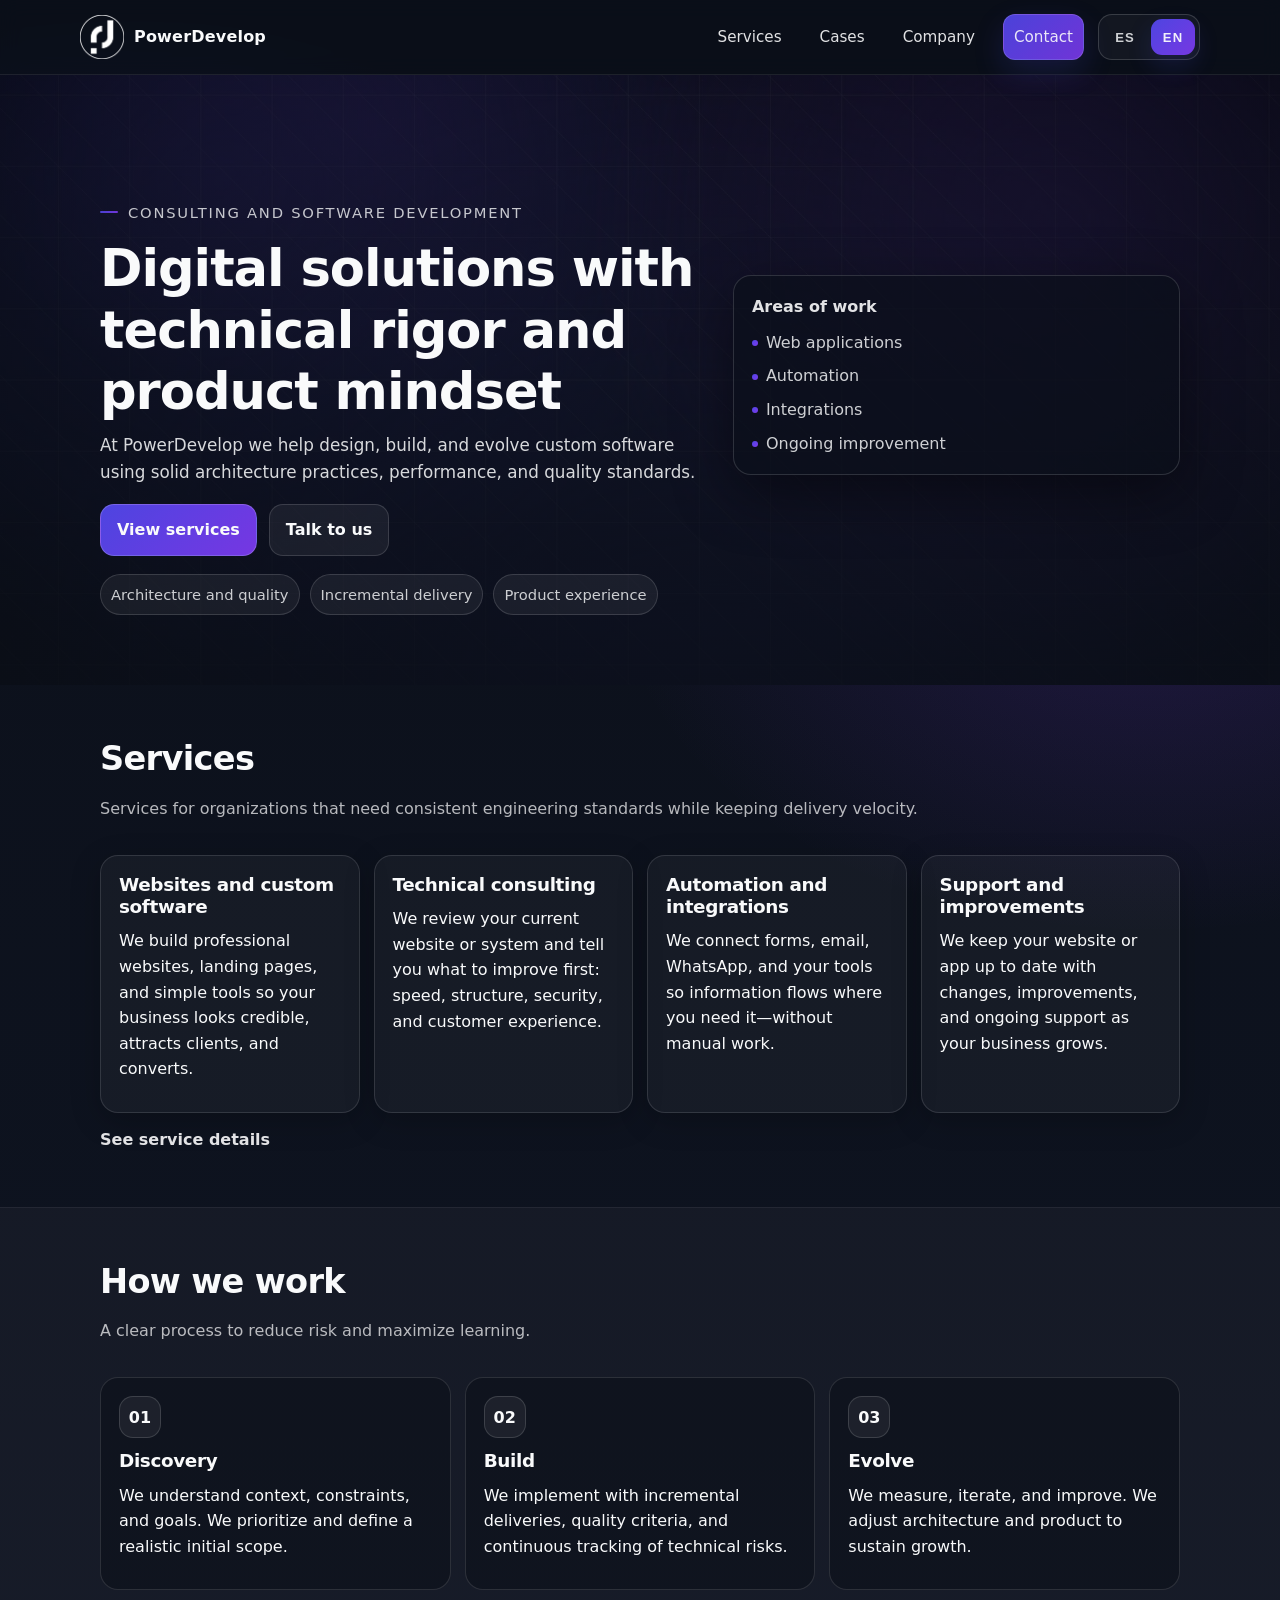
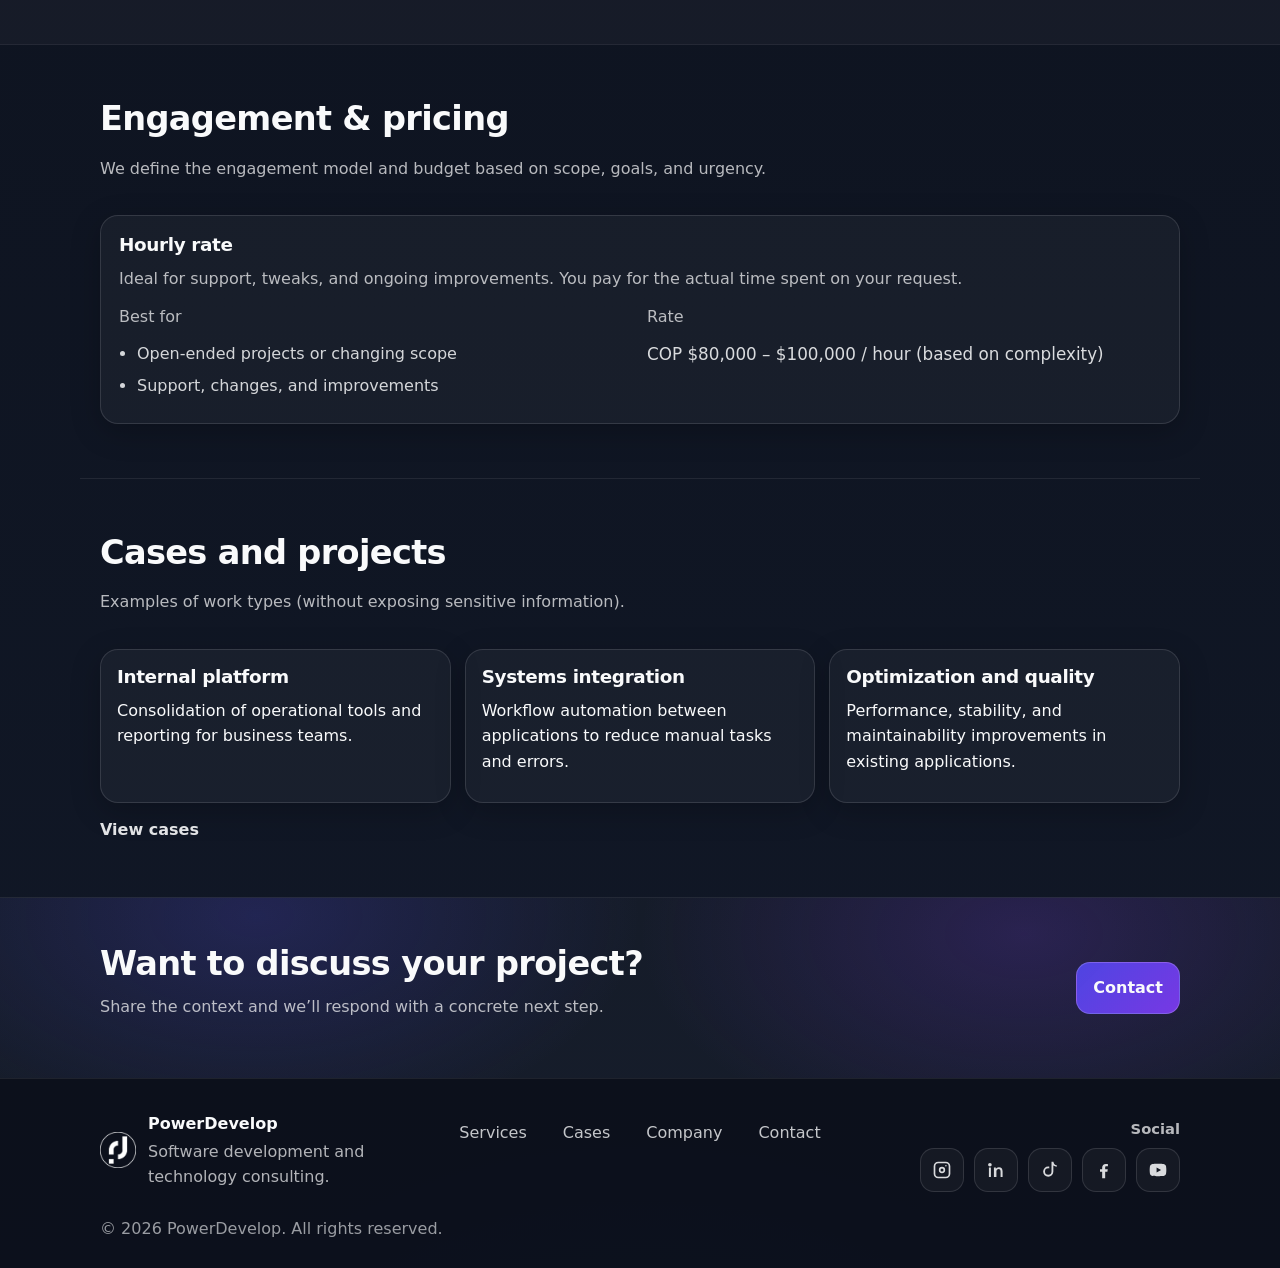
==== commit 9930cf6a: "Update page web" ====
--- a/index.html
+++ b/index.html
@@ -1,1603 +1,398 @@
-<!DOCTYPE html>
-<html lang="en">
-
-<head>
-    <title>PowerDevelop Webpage 1.1</title>
-    <meta charset="utf-8">
-    <meta name="viewport" content="width=device-width, initial-scale=1, shrink-to-fit=no">
-
-    <link href="https://fonts.googleapis.com/css?family=Muli:300,400,700,900" rel="stylesheet">
-    <link rel="stylesheet" href="fonts/icomoon/style.css">
-    <link rel="shortcut icon" href="images/fav-icon.png" type="image/x-icon">
-    <link rel="stylesheet" href="css/bootstrap.min.css">
-    <link rel="stylesheet" href="css/jquery-ui.css">
-    <link rel="stylesheet" href="css/owl.carousel.min.css">
-    <link rel="stylesheet" href="css/owl.theme.default.min.css">
-    <link rel="stylesheet" href="css/owl.theme.default.min.css">
-
-    <link rel="stylesheet" href="css/jquery.fancybox.min.css">
-
-    <link rel="stylesheet" href="css/bootstrap-datepicker.css">
-
-    <link rel="stylesheet" href="fonts/flaticon/font/flaticon.css">
-
-    <link rel="stylesheet" href="css/aos.css">
-    <link href="css/jquery.mb.YTPlayer.min.css" media="all" rel="stylesheet" type="text/css">
-
-    <link rel="stylesheet" href="css/style.css">
-
-
-
-</head>
-
-<body data-spy="scroll" data-target=".site-navbar-target" data-offset="300">
-
-    <div class="site-wrap">
-
-        <div class="site-mobile-menu site-navbar-target">
-            <div class="site-mobile-menu-header">
-                <div class="site-mobile-menu-close mt-3">
-                    <span class="icon-close2 js-menu-toggle"></span>
-                </div>
+<!doctype html>
+<html lang="es">
+  <head>
+    <meta charset="utf-8" />
+    <meta name="viewport" content="width=device-width, initial-scale=1" />
+
+    <title data-i18n="pages.home.meta.title">PowerDevelop | Desarrollo de software y consultoría tecnológica</title>
+    <meta
+      name="description"
+      data-i18n-attr="content:pages.home.meta.description"
+      content="PowerDevelop desarrolla software a medida y acompaña a organizaciones en la definición, construcción y evolución de productos digitales con foco en calidad, rendimiento y mantenibilidad."
+    />
+
+    <meta property="og:site_name" content="PowerDevelop" />
+    <meta
+      property="og:title"
+      data-i18n-attr="content:pages.home.meta.title"
+      content="PowerDevelop | Desarrollo de software y consultoría tecnológica"
+    />
+    <meta
+      property="og:description"
+      data-i18n-attr="content:pages.home.meta.ogDescription"
+      content="Software a medida, consultoría y evolución de producto con enfoque técnico y orientación a negocio."
+    />
+    <meta property="og:locale" data-i18n-attr="content:common.og.locale" content="es_ES" />
+    <meta property="og:type" content="website" />
+    <meta property="og:image" content="images/og-cover.jpg" />
+    <meta property="og:image:alt" content="PowerDevelop" />
+    <meta property="og:image:type" content="image/jpeg" />
+    <meta property="og:image:width" content="1200" />
+    <meta property="og:image:height" content="630" />
+    <meta name="twitter:card" content="summary_large_image" />
+    <meta name="twitter:image" content="images/og-cover.jpg" />
+    <meta name="twitter:title" data-i18n-attr="content:pages.home.meta.title" content="PowerDevelop | Desarrollo de software y consultoría tecnológica" />
+    <meta
+      name="twitter:description"
+      data-i18n-attr="content:pages.home.meta.description"
+      content="PowerDevelop desarrolla software a medida y acompaña a organizaciones en la definición, construcción y evolución de productos digitales con foco en calidad, rendimiento y mantenibilidad."
+    />
+
+    <meta name="theme-color" content="#0b0f19" />
+    <meta name="color-scheme" content="dark" />
+    <link rel="icon" href="images/fav-icon.png" />
+    <link rel="stylesheet" href="css/powerdevelop.css" />
+    <script src="js/powerdevelop.js" defer></script>
+
+    <script type="application/ld+json">
+      {
+        "@context": "https://schema.org",
+        "@type": "Organization",
+        "name": "PowerDevelop",
+        "logo": "images/logo_pd.png",
+        "image": "images/og-cover.jpg",
+        "sameAs": ["https://instagram.com", "https://linkedin.com", "https://tiktok.com", "https://facebook.com", "https://youtube.com"]
+      }
+    </script>
+  </head>
+
+  <body data-page="home">
+    <a class="skip-link" href="#contenido" data-i18n="common.ui.skipToContent">Saltar al contenido</a>
+
+    <header class="site-header" data-header>
+      <div class="container header-inner">
+        <a class="brand" href="index.html" data-i18n-attr="aria-label:common.nav.homeAria" aria-label="PowerDevelop (inicio)">
+          <img class="brand-mark" src="images/logo_pd_white.png" width="44" height="44" alt="" />
+          <span class="brand-text">PowerDevelop</span>
+        </a>
+
+        <nav class="site-nav" id="site-nav" data-i18n-attr="aria-label:common.nav.ariaLabel" aria-label="Navegación principal">
+          <a href="servicios.html" data-i18n="common.nav.services">Servicios</a>
+          <a href="casos.html" data-i18n="common.nav.cases">Casos</a>
+          <a href="empresa.html" data-i18n="common.nav.company">Empresa</a>
+          <a class="nav-cta" href="contacto.html" data-i18n="common.nav.contact">Contacto</a>
+        </nav>
+
+        <div class="header-controls">
+          <div class="lang-switch" role="group" data-i18n-attr="aria-label:common.ui.language" aria-label="Idioma">
+            <button class="lang-btn" type="button" data-set-lang="es" aria-pressed="true">ES</button>
+            <button class="lang-btn" type="button" data-set-lang="en" aria-pressed="false">EN</button>
+          </div>
+
+          <button
+            class="nav-toggle"
+            type="button"
+            aria-controls="site-nav"
+            aria-expanded="false"
+            data-nav-toggle
+          >
+            <span class="nav-toggle-lines" aria-hidden="true"></span>
+            <span class="sr-only" data-i18n="common.ui.openMenu">Abrir menú</span>
+          </button>
+        </div>
+      </div>
+    </header>
+
+    <main id="contenido">
+      <section class="hero">
+        <div class="container hero-inner">
+          <div class="hero-copy">
+            <p class="eyebrow" data-i18n="pages.home.hero.eyebrow">Consultoría y desarrollo de software</p>
+            <h1 data-i18n="pages.home.hero.title">Soluciones digitales con enfoque técnico y visión de producto</h1>
+            <p class="lead" data-i18n="pages.home.hero.lead">
+              En PowerDevelop ayudamos a diseñar, construir y evolucionar software a medida con buenas prácticas de
+              arquitectura, rendimiento y calidad.
+            </p>
+            <div class="hero-actions">
+              <a class="button primary" href="servicios.html" data-i18n="pages.home.hero.ctaPrimary">Ver servicios</a>
+              <a class="button" href="contacto.html" data-i18n="pages.home.hero.ctaSecondary">Habla con nosotros</a>
             </div>
-            <div class="site-mobile-menu-body"></div>
-        </div>
-
-
-        <header class="site-navbar py-4 js-sticky-header site-navbar-target" role="banner">
-
-            <div class="container-fluid">
-                <div class="d-flex align-items-center">
-                    <div class="site-logo-white">
-                        <a href="index.html"><img src="images/logo_pd_white.png" height="60" width="60"></a>
-                    </div>
-                    <div class="site-logo">
-                        <a href="index.html"><img src="images/logo_pd.png" height="60" width="60"></a>
-                    </div>
-                    <div class="ml-auto">
-                        <nav class="site-navigation position-relative text-right" role="navigation">
-                            <ul class="site-menu main-menu js-clone-nav mr-auto d-none d-lg-block">
-                                <li><a href="#home-section" class="nav-link">Inicio</a></li>
-                                <li><a href="#classes-section" class="nav-link">Classes</a></li>
-                                <li><a href="#schedule-section" class="nav-link">Schedule</a></li>
-                                <li><a href="#trainer-section" class="nav-link">Trainer</a></li>
-                                <li><a href="#services-section" class="nav-link">Services</a></li>
-                                <li><a href="#contact-section" class="nav-link">Contact</a></li>
-                            </ul>
-                        </nav>
-                        <a href="#" class="d-inline-block d-lg-none site-menu-toggle js-menu-toggle float-right"><span
-                class="icon-menu h3"></span></a>
-                    </div>
-
-                </div>
+            <ul class="hero-highlights" data-i18n-attr="aria-label:pages.home.hero.pillarsAria" aria-label="Pilares">
+              <li data-i18n="pages.home.hero.pillars.p1">Arquitectura y calidad</li>
+              <li data-i18n="pages.home.hero.pillars.p2">Entrega incremental</li>
+              <li data-i18n="pages.home.hero.pillars.p3">Experiencia en producto</li>
+            </ul>
+          </div>
+
+          <div class="hero-panel" aria-hidden="true">
+            <div class="hero-card">
+              <p class="hero-card-title" data-i18n="pages.home.hero.areasTitle">Áreas de trabajo</p>
+              <ul class="hero-card-list">
+                <li data-i18n="pages.home.hero.areas.a1">Aplicaciones web</li>
+                <li data-i18n="pages.home.hero.areas.a2">Automatización</li>
+                <li data-i18n="pages.home.hero.areas.a3">Integraciones</li>
+                <li data-i18n="pages.home.hero.areas.a4">Mantenimiento evolutivo</li>
+              </ul>
             </div>
-
-        </header>
-
-        <a id="bgndVideo" class="player" data-property="{videoURL:'https://www.youtube.com/watch?v=BgpUVde196k',showYTLogo:false, showAnnotations: false, showControls: false, cc_load_policy: false, containment:'#home-section',autoPlay:true, mute:false, opacity:1}">
-        </a>
-
-        <div class="intro-section" id="home-section" style="background-color: #ccc;">
-            <div class="container">
-
-                <div class="row align-items-center">
-                    <div class="col-lg-12 mx-auto text-center" data-aos="fade-up">
-                        <h1 class="mb-3">Diseño WEB en Html5</h1>
-                        <p class="lead mx-auto desc mb-5">Lorem ipsum dolor sit amet, consectetur adipisicing elit. Adipisci voluptate, optio praesentium. Ex, veniam, harum.</p>
-                        <p class="text-center">
-                            <a href="#" class="btn btn-outline-white py-3 px-5">Get Started</a>
-                        </p>
-                    </div>
-                </div>
-
+            <div class="hero-glow"></div>
+          </div>
+        </div>
+      </section>
+
+      <section class="section">
+        <div class="container">
+          <div class="section-head">
+            <h2 data-i18n="pages.home.services.title">Servicios</h2>
+            <p class="muted" data-i18n="pages.home.services.lead">
+              Servicios pensados para organizaciones que necesitan construir con consistencia técnica y mantener
+              velocidad de evolución.
+            </p>
+          </div>
+
+          <div class="grid-4">
+            <article class="card">
+              <h3 data-i18n="pages.home.services.cards.c1Title">Software a medida</h3>
+              <p data-i18n="pages.home.services.cards.c1Body">
+                Desarrollo end‑to‑end de aplicaciones web y herramientas internas alineadas a objetivos de negocio.
+              </p>
+            </article>
+            <article class="card">
+              <h3 data-i18n="pages.home.services.cards.c2Title">Consultoría técnica</h3>
+              <p data-i18n="pages.home.services.cards.c2Body">
+                Evaluación de arquitectura, deuda técnica, rendimiento y calidad con recomendaciones accionables.
+              </p>
+            </article>
+            <article class="card">
+              <h3 data-i18n="pages.home.services.cards.c3Title">Integraciones</h3>
+              <p data-i18n="pages.home.services.cards.c3Body">
+                Conexión de sistemas y automatización de procesos mediante integraciones robustas y observables.
+              </p>
+            </article>
+            <article class="card">
+              <h3 data-i18n="pages.home.services.cards.c4Title">Evolución y soporte</h3>
+              <p data-i18n="pages.home.services.cards.c4Body">
+                Mantenimiento correctivo y evolutivo para mejorar fiabilidad, experiencia de usuario y coste total.
+              </p>
+            </article>
+          </div>
+
+          <div class="section-actions">
+            <a class="text-link" href="servicios.html" data-i18n="pages.home.services.link">Ver detalle de servicios</a>
+          </div>
+        </div>
+      </section>
+
+      <section class="section surface">
+        <div class="container">
+          <div class="section-head">
+            <h2 data-i18n="pages.home.process.title">Cómo trabajamos</h2>
+            <p class="muted" data-i18n="pages.home.process.lead">Un proceso claro para reducir riesgos y maximizar aprendizaje.</p>
+          </div>
+
+          <div class="grid-3">
+            <article class="step">
+              <p class="step-kicker">01</p>
+              <h3 data-i18n="pages.home.process.steps.s1Title">Descubrimiento</h3>
+              <p data-i18n="pages.home.process.steps.s1Body">
+                Entendemos el contexto, restricciones y objetivos. Priorizamos y definimos un alcance inicial realista.
+              </p>
+            </article>
+            <article class="step">
+              <p class="step-kicker">02</p>
+              <h3 data-i18n="pages.home.process.steps.s2Title">Construcción</h3>
+              <p data-i18n="pages.home.process.steps.s2Body">
+                Implementamos con entregas incrementales, criterios de calidad y seguimiento de riesgos técnicos.
+              </p>
+            </article>
+            <article class="step">
+              <p class="step-kicker">03</p>
+              <h3 data-i18n="pages.home.process.steps.s3Title">Evolución</h3>
+              <p data-i18n="pages.home.process.steps.s3Body">
+                Medimos, iteramos y mejoramos. Ajustamos arquitectura y producto para sostener el crecimiento.
+              </p>
+            </article>
+          </div>
+        </div>
+      </section>
+
+      <section class="section">
+        <div class="container">
+          <div class="section-head">
+            <h2 data-i18n="pages.home.billing.title">Modelo de contratación</h2>
+            <p class="muted" data-i18n="pages.home.billing.lead">
+              Definimos el esquema de trabajo y el presupuesto según el alcance, el objetivo y la urgencia.
+            </p>
+          </div>
+
+          <article class="card">
+            <h3 data-i18n="pages.home.billing.hourly.title">Tarifa por hora</h3>
+            <p class="muted" data-i18n="pages.home.billing.hourly.desc">
+              Ideal para soporte, ajustes y mejoras continuas. Pagas por el tiempo real dedicado a tu necesidad.
+            </p>
+
+            <div class="grid-2">
+              <div>
+                <p class="muted" data-i18n="pages.home.billing.hourly.whenTitle">Ideal para</p>
+                <ul class="list">
+                  <li data-i18n="pages.home.billing.hourly.when.p1">Proyectos abiertos o con alcance variable</li>
+                  <li data-i18n="pages.home.billing.hourly.when.p2">Soporte, cambios y mejoras</li>
+                </ul>
+              </div>
+
+              <div>
+                <p class="muted" data-i18n="pages.home.billing.hourly.exampleTitle">Tarifa</p>
+                <p class="lead" data-i18n="pages.home.billing.hourly.exampleValue">
+                  $80.000 – $100.000 COP / hora (Segun complejidad)
+                </p>
+              </div>
             </div>
-        </div>
-
-        <!-- <div class="schedule-wrap">
-
-
-
-            <div class="d-md-flex align-items-center">
-                <div class="hours mr-md-4 mb-4 mb-lg-0">
-                    <strong class="d-block">Hours</strong> Opening: 7:30am &mdash; Closing: 9:00pm
-                </div>
-                <div class="cta ml-auto">
-                    <a href="#contact-section" class="smoothscroll d-flex d-md-flex align-items-center btn">
-                        <span class="mx-auto"> <span>Contact us</span> <span class="arrow icon-keyboard_arrow_right"></span></span>
-                    </a>
-                </div>
-            </div>
-        </div> -->
-
-        <div class="site-section">
-            <div class="container">
-
-                <div class="row justify-content-center text-center mb-5">
-                    <div class="col-md-8 section-heading">
-                        <span class="subheading">Stay Healthy</span>
-                        <h2 class="heading mb-3">Get A Perfect Body</h2>
-                        <p>Far far away, behind the word mountains, far from the countries Vokalia and Consonantia, there live the blind texts. Separated they live in Bookmarksgrove right at the coast of the Semantics, a large language ocean.
-                        </p>
-                    </div>
-                </div>
-
-                <!-- Slider -->
-                <div class="owl-carousel nonloop-block-14 block-14" data-aos="fade">
-                    <div class="slide">
-                        <div class="ftco-feature-1">
-                            <span class="icon flaticon-fit"></span>
-                            <div class="ftco-feature-1-text">
-                                <h2>Be Fit</h2>
-                                <p>Far far away, behind the word mountains, far from the countries Vokalia and Consonantia, there live the blind texts.</p>
-                            </div>
-                        </div>
-                    </div>
-
-                    <div class="slide">
-                        <div class="ftco-feature-1">
-                            <span class="icon flaticon-gym-1"></span>
-                            <div class="ftco-feature-1-text">
-                                <h2>Join Club</h2>
-                                <p>Far far away, behind the word mountains, far from the countries Vokalia and Consonantia, there live the blind texts.
-                                </p>
-                            </div>
-                        </div>
-                    </div>
-
-                    <div class="slide">
-                        <div class="ftco-feature-1">
-                            <span class="icon flaticon-gym"></span>
-                            <div class="ftco-feature-1-text">
-                                <h2>Gym Fitness</h2>
-                                <p>Far far away, behind the word mountains, far from the countries Vokalia and Consonantia, there live the blind texts.
-                                </p>
-                            </div>
-                        </div>
-                    </div>
-
-                    <div class="slide">
-                        <div class="ftco-feature-1">
-                            <span class="icon flaticon-vegetables"></span>
-                            <div class="ftco-feature-1-text">
-                                <h2>Eat Vegie</h2>
-                                <p>Far far away, behind the word mountains, far from the countries Vokalia and Consonantia, there live the blind texts.
-                                </p>
-                            </div>
-                        </div>
-                    </div>
-
-                    <div class="slide">
-                        <div class="ftco-feature-1">
-                            <span class="icon flaticon-fruit-juice"></span>
-                            <div class="ftco-feature-1-text">
-                                <h2>Fruit Juices</h2>
-                                <p>Far far away, behind the word mountains, far from the countries Vokalia and Consonantia, there live the blind texts.
-                                </p>
-                            </div>
-                        </div>
-                    </div>
-
-                    <div class="slide">
-                        <div class="ftco-feature-1">
-                            <span class="icon flaticon-stationary-bike"></span>
-                            <div class="ftco-feature-1-text">
-                                <h2>Body Warmup</h2>
-                                <p>Far far away, behind the word mountains, far from the countries Vokalia and Consonantia, there live the blind texts.
-                                </p>
-                            </div>
-                        </div>
-                    </div>
-
-                </div>
-
-            </div>
-        </div>
-
-        <div class="bgimg" style="background-image: url('images/bg_2.jpg');" data-stellar-background-ratio="0.5">
-
-            <div class="container">
-                <div class="row align-items-center justify-content-center text-center">
-                    <div class="col-md-7">
-                        <h2 class="">Get The Result You Want</h2>
-                        <p class="lead mx-auto desc mb-5">Lorem ipsum dolor sit amet, consectetur adipisicing elit. Aspernatur, laudantium quia blanditiis ipsum. <a href="#" target="_blank">Get Started</a></p>
-                    </div>
-                </div>
-            </div>
-
-        </div>
-
-        <div class="site-section" id="classes-section">
-            <div class="container">
-                <div class="row justify-content-center text-center mb-5">
-                    <div class="col-md-8  section-heading">
-                        <span class="subheading">Fitness Class</span>
-                        <h2 class="heading mb-3">Classes</h2>
-                        <p>Far far away, behind the word mountains, far from the countries Vokalia and Consonantia, there live the blind texts. Separated they live in Bookmarksgrove right at the coast of the Semantics, a large language ocean.
-                        </p>
-                    </div>
-                </div>
-                <div class="row">
-                    <div class="col-lg-6">
-                        <div class="class-item d-flex align-items-center">
-                            <a href="single.html" class="class-item-thumbnail">
-                                <img src="images/img_1.jpg" alt="Image">
-                            </a>
-                            <div class="class-item-text">
-
-                                <h2><a href="single.html">Fitness Class Name #1</a></h2>
-                                <span>By Justin Daniel</span>,
-                                <span>30 minutes</span>
-                            </div>
-                        </div>
-
-                        <div class="class-item d-flex align-items-center">
-                            <a href="single.html" class="class-item-thumbnail">
-                                <img src="images/img_2.jpg" alt="Image">
-                            </a>
-                            <div class="class-item-text">
-
-                                <h2><a href="single.html">Fitness Class Name #2</a></h2>
-                                <span>By Justin Daniel</span>,
-                                <span>30 minutes</span>
-                            </div>
-                        </div>
-
-                        <div class="class-item d-flex align-items-center">
-                            <a href="single.html" class="class-item-thumbnail">
-                                <img src="images/img_3.jpg" alt="Image">
-                            </a>
-                            <div class="class-item-text">
-
-                                <h2><a href="single.html">Fitness Class Name #3</a></h2>
-                                <span>By Justin Daniel</span>,
-                                <span>30 minutes</span>
-                            </div>
-                        </div>
-
-                        <div class="class-item d-flex align-items-center">
-                            <a href="single.html" class="class-item-thumbnail">
-                                <img src="images/img_4.jpg" alt="Image">
-                            </a>
-                            <div class="class-item-text">
-
-                                <h2><a href="single.html">Fitness Class Name #4</a></h2>
-                                <span>By Justin Daniel</span>,
-                                <span>30 minutes</span>
-                            </div>
-                        </div>
-
-                        <div class="class-item d-flex align-items-center">
-                            <a href="single.html" class="class-item-thumbnail">
-                                <img src="images/img_1.jpg" alt="Image">
-                            </a>
-                            <div class="class-item-text">
-
-                                <h2><a href="single.html">Fitness Class Name #5</a></h2>
-                                <span>By Justin Daniel</span>,
-                                <span>30 minutes</span>
-                            </div>
-                        </div>
-
-
-                    </div>
-                    <div class="col-lg-6">
-                        <div class="class-item d-flex align-items-center">
-                            <a href="single.html" class="class-item-thumbnail">
-                                <img src="images/img_1.jpg" alt="Image">
-                            </a>
-                            <div class="class-item-text">
-
-                                <h2><a href="single.html">Fitness Class Name #1</a></h2>
-                                <span>By Justin Daniel</span>,
-                                <span>30 minutes</span>
-                            </div>
-                        </div>
-
-                        <div class="class-item d-flex align-items-center">
-                            <a href="single.html" class="class-item-thumbnail">
-                                <img src="images/img_2.jpg" alt="Image">
-                            </a>
-                            <div class="class-item-text">
-
-                                <h2><a href="single.html">Fitness Class Name #2</a></h2>
-                                <span>By Justin Daniel</span>,
-                                <span>30 minutes</span>
-                            </div>
-                        </div>
-
-                        <div class="class-item d-flex align-items-center">
-                            <a href="single.html" class="class-item-thumbnail">
-                                <img src="images/img_3.jpg" alt="Image">
-                            </a>
-                            <div class="class-item-text">
-
-                                <h2><a href="single.html">Fitness Class Name #3</a></h2>
-                                <span>By Justin Daniel</span>,
-                                <span>30 minutes</span>
-                            </div>
-                        </div>
-
-                        <div class="class-item d-flex align-items-center">
-                            <a href="single.html" class="class-item-thumbnail">
-                                <img src="images/img_4.jpg" alt="Image">
-                            </a>
-                            <div class="class-item-text">
-
-                                <h2><a href="single.html">Fitness Class Name #4</a></h2>
-                                <span>By Justin Daniel</span>,
-                                <span>30 minutes</span>
-                            </div>
-                        </div>
-
-                        <div class="class-item d-flex align-items-center">
-                            <a href="single.html" class="class-item-thumbnail">
-                                <img src="images/img_1.jpg" alt="Image">
-                            </a>
-                            <div class="class-item-text">
-
-                                <h2><a href="single.html">Fitness Class Name #5</a></h2>
-                                <span>By Justin Daniel</span>,
-                                <span>30 minutes</span>
-                            </div>
-                        </div>
-                    </div>
-                </div>
-            </div>
-        </div>
-
-        <div class="bgimg" style="background-image: url('images/bg_3.jpg');" data-stellar-background-ratio="0.5">
-            <div class="container">
-                <div class="row align-items-center justify-content-center text-center">
-                    <div class="col-md-7">
-                        <h2 class="">Every Step Counts</h2>
-                        <p class="lead mx-auto desc mb-5">Lorem ipsum dolor sit amet, consectetur adipisicing elit. Tempore ad, reprehenderit enim!
-                            <a href="#" target="_blank">Get Started</a></p>
-                    </div>
-                </div>
-            </div>
-        </div>
-
-        <div class="site-section" id="schedule-section">
-            <div class="container">
-                <div class="row justify-content-center text-center mb-5">
-                    <div class="col-md-8  section-heading">
-                        <span class="subheading">Fitness Sched</span>
-                        <h2 class="heading mb-3">Schedule</h2>
-                        <p>Far far away, behind the word mountains, far from the countries Vokalia and Consonantia, there live the blind texts. Separated they live in Bookmarksgrove right at the coast of the Semantics, a large language ocean.
-                        </p>
-                    </div>
-                </div>
-
-
-                <div class="row">
-                    <div class="col-12">
-                        <ul class="nav days d-flex" role="tablist">
-                            <li class="nav-item">
-                                <a class="nav-link active" id="sunday-tab" data-toggle="tab" href="#nav-sunday" role="tab" aria-controls="sunday" aria-selected="true">S</a>
-                            </li>
-                            <li class="nav-item">
-                                <a class="nav-link" id="monday-tab" data-toggle="tab" href="#nav-monday" role="tab" aria-controls="monday" aria-selected="false">M</a>
-                            </li>
-                            <li class="nav-item">
-                                <a class="nav-link" id="tuesday-tab" data-toggle="tab" href="#nav-tuesday" role="tab" aria-controls="tuesday" aria-selected="false">T</a>
-                            </li>
-                            <li class="nav-item">
-                                <a class="nav-link" id="wednesday-tab" data-toggle="tab" href="#nav-wednesday" role="tab" aria-controls="wednesday" aria-selected="false">W</a>
-                            </li>
-
-                            <li class="nav-item">
-                                <a class="nav-link" id="thursday-tab" data-toggle="tab" href="#nav-thursday" role="tab" aria-controls="thursday" aria-selected="false">T</a>
-                            </li>
-                            <li class="nav-item">
-                                <a class="nav-link" id="friday-tab" data-toggle="tab" href="#nav-friday" role="tab" aria-controls="friday" aria-selected="false">F</a>
-                            </li>
-                            <li class="nav-item">
-                                <a class="nav-link" id="saturday-tab" data-toggle="tab" href="#nav-saturday" role="tab" aria-controls="saturday" aria-selected="false">S</a>
-                            </li>
-                        </ul>
-                    </div>
-                </div>
-
-                <div class="tab-content">
-                    <div class="tab-pane fade show active" id="nav-sunday" role="tabpanel" aria-labelledby="nav-sunday-tab">
-                        <div class="row">
-                            <div class="col-lg-6">
-                                <div class="class-item d-flex align-items-center">
-                                    <a href="single.html" class="class-item-thumbnail">
-                                        <img src="images/img_1.jpg" alt="Image">
-                                    </a>
-                                    <div class="class-item-text">
-                                        <span>Sunday 7:30am - 9:00am</span>
-                                        <h2><a href="single.html">Fitness Class Name #1</a></h2>
-                                        <span>By Justin Daniel</span>,
-                                        <span>30 minutes</span>
-                                    </div>
-                                </div>
-
-                                <div class="class-item d-flex align-items-center">
-                                    <a href="single.html" class="class-item-thumbnail">
-                                        <img src="images/img_2.jpg" alt="Image">
-                                    </a>
-                                    <div class="class-item-text">
-                                        <span>Sunday 7:30am - 9:00am</span>
-                                        <h2><a href="single.html">Fitness Class Name #2</a></h2>
-                                        <span>By Justin Daniel</span>,
-                                        <span>30 minutes</span>
-                                    </div>
-                                </div>
-
-                                <div class="class-item d-flex align-items-center">
-                                    <a href="single.html" class="class-item-thumbnail">
-                                        <img src="images/img_3.jpg" alt="Image">
-                                    </a>
-                                    <div class="class-item-text">
-                                        <span>Sunday 7:30am - 9:00am</span>
-                                        <h2><a href="single.html">Fitness Class Name #3</a></h2>
-                                        <span>By Justin Daniel</span>,
-                                        <span>30 minutes</span>
-                                    </div>
-                                </div>
-
-                                <div class="class-item d-flex align-items-center">
-                                    <a href="single.html" class="class-item-thumbnail">
-                                        <img src="images/img_4.jpg" alt="Image">
-                                    </a>
-                                    <div class="class-item-text">
-                                        <span>Sunday 7:30am - 9:00am</span>
-                                        <h2><a href="single.html">Fitness Class Name #4</a></h2>
-                                        <span>By Justin Daniel</span>,
-                                        <span>30 minutes</span>
-                                    </div>
-                                </div>
-
-                                <div class="class-item d-flex align-items-center">
-                                    <a href="single.html" class="class-item-thumbnail">
-                                        <img src="images/img_1.jpg" alt="Image">
-                                    </a>
-                                    <div class="class-item-text">
-                                        <span>Sunday 7:30am - 9:00am</span>
-                                        <h2><a href="single.html">Fitness Class Name #5</a></h2>
-                                        <span>By Justin Daniel</span>,
-                                        <span>30 minutes</span>
-                                    </div>
-                                </div>
-
-
-                            </div>
-                            <div class="col-lg-6">
-                                <div class="class-item d-flex align-items-center">
-                                    <a href="single.html" class="class-item-thumbnail">
-                                        <img src="images/img_1.jpg" alt="Image">
-                                    </a>
-                                    <div class="class-item-text">
-                                        <span>Sunday 7:30am - 9:00am</span>
-                                        <h2><a href="single.html">Fitness Class Name #1</a></h2>
-                                        <span>By Justin Daniel</span>,
-                                        <span>30 minutes</span>
-                                    </div>
-                                </div>
-
-                                <div class="class-item d-flex align-items-center">
-                                    <a href="single.html" class="class-item-thumbnail">
-                                        <img src="images/img_2.jpg" alt="Image">
-                                    </a>
-                                    <div class="class-item-text">
-                                        <span>Sunday 7:30am - 9:00am</span>
-                                        <h2><a href="single.html">Fitness Class Name #2</a></h2>
-                                        <span>By Justin Daniel</span>,
-                                        <span>30 minutes</span>
-                                    </div>
-                                </div>
-
-                                <div class="class-item d-flex align-items-center">
-                                    <a href="single.html" class="class-item-thumbnail">
-                                        <img src="images/img_3.jpg" alt="Image">
-                                    </a>
-                                    <div class="class-item-text">
-                                        <span>Sunday 7:30am - 9:00am</span>
-                                        <h2><a href="single.html">Fitness Class Name #3</a></h2>
-                                        <span>By Justin Daniel</span>,
-                                        <span>30 minutes</span>
-                                    </div>
-                                </div>
-
-                                <div class="class-item d-flex align-items-center">
-                                    <a href="single.html" class="class-item-thumbnail">
-                                        <img src="images/img_4.jpg" alt="Image">
-                                    </a>
-                                    <div class="class-item-text">
-                                        <span>Sunday 7:30am - 9:00am</span>
-                                        <h2><a href="single.html">Fitness Class Name #4</a></h2>
-                                        <span>By Justin Daniel</span>,
-                                        <span>30 minutes</span>
-                                    </div>
-                                </div>
-
-                                <div class="class-item d-flex align-items-center">
-                                    <a href="single.html" class="class-item-thumbnail">
-                                        <img src="images/img_1.jpg" alt="Image">
-                                    </a>
-                                    <div class="class-item-text">
-                                        <span>Sunday 7:30am - 9:00am</span>
-                                        <h2><a href="single.html">Fitness Class Name #5</a></h2>
-                                        <span>By Justin Daniel</span>,
-                                        <span>30 minutes</span>
-                                    </div>
-                                </div>
-                            </div>
-                        </div>
-                    </div>
-                    <div class="tab-pane fade" id="nav-monday" role="tabpanel" aria-labelledby="nav-monday-tab">
-                        <div class="row">
-                            <div class="col-lg-6">
-                                <div class="class-item d-flex align-items-center">
-                                    <a href="single.html" class="class-item-thumbnail">
-                                        <img src="images/img_4.jpg" alt="Image">
-                                    </a>
-                                    <div class="class-item-text">
-                                        <span>Monday 7:30am - 9:00am</span>
-                                        <h2><a href="single.html">Fitness Class Name #4</a></h2>
-                                        <span>By Justin Daniel</span>,
-                                        <span>30 minutes</span>
-                                    </div>
-                                </div>
-                                <div class="class-item d-flex align-items-center">
-                                    <a href="single.html" class="class-item-thumbnail">
-                                        <img src="images/img_1.jpg" alt="Image">
-                                    </a>
-                                    <div class="class-item-text">
-                                        <span>Monday 7:30am - 9:00am</span>
-                                        <h2><a href="single.html">Fitness Class Name #1</a></h2>
-                                        <span>By Justin Daniel</span>,
-                                        <span>30 minutes</span>
-                                    </div>
-                                </div>
-
-                                <div class="class-item d-flex align-items-center">
-                                    <a href="single.html" class="class-item-thumbnail">
-                                        <img src="images/img_2.jpg" alt="Image">
-                                    </a>
-                                    <div class="class-item-text">
-                                        <span>Monday 7:30am - 9:00am</span>
-                                        <h2><a href="single.html">Fitness Class Name #2</a></h2>
-                                        <span>By Justin Daniel</span>,
-                                        <span>30 minutes</span>
-                                    </div>
-                                </div>
-
-                                <div class="class-item d-flex align-items-center">
-                                    <a href="single.html" class="class-item-thumbnail">
-                                        <img src="images/img_3.jpg" alt="Image">
-                                    </a>
-                                    <div class="class-item-text">
-                                        <span>Monday 7:30am - 9:00am</span>
-                                        <h2><a href="single.html">Fitness Class Name #3</a></h2>
-                                        <span>By Justin Daniel</span>,
-                                        <span>30 minutes</span>
-                                    </div>
-                                </div>
-
-
-
-                                <div class="class-item d-flex align-items-center">
-                                    <a href="single.html" class="class-item-thumbnail">
-                                        <img src="images/img_1.jpg" alt="Image">
-                                    </a>
-                                    <div class="class-item-text">
-                                        <span>Monday 7:30am - 9:00am</span>
-                                        <h2><a href="single.html">Fitness Class Name #5</a></h2>
-                                        <span>By Justin Daniel</span>,
-                                        <span>30 minutes</span>
-                                    </div>
-                                </div>
-
-
-                            </div>
-                            <div class="col-lg-6">
-                                <div class="class-item d-flex align-items-center">
-                                    <a href="single.html" class="class-item-thumbnail">
-                                        <img src="images/img_1.jpg" alt="Image">
-                                    </a>
-                                    <div class="class-item-text">
-                                        <span>Monday 7:30am - 9:00am</span>
-                                        <h2><a href="single.html">Fitness Class Name #1</a></h2>
-                                        <span>By Justin Daniel</span>,
-                                        <span>30 minutes</span>
-                                    </div>
-                                </div>
-
-                                <div class="class-item d-flex align-items-center">
-                                    <a href="single.html" class="class-item-thumbnail">
-                                        <img src="images/img_2.jpg" alt="Image">
-                                    </a>
-                                    <div class="class-item-text">
-                                        <span>Monday 7:30am - 9:00am</span>
-                                        <h2><a href="single.html">Fitness Class Name #2</a></h2>
-                                        <span>By Justin Daniel</span>,
-                                        <span>30 minutes</span>
-                                    </div>
-                                </div>
-
-                                <div class="class-item d-flex align-items-center">
-                                    <a href="single.html" class="class-item-thumbnail">
-                                        <img src="images/img_3.jpg" alt="Image">
-                                    </a>
-                                    <div class="class-item-text">
-                                        <span>Monday 7:30am - 9:00am</span>
-                                        <h2><a href="single.html">Fitness Class Name #3</a></h2>
-                                        <span>By Justin Daniel</span>,
-                                        <span>30 minutes</span>
-                                    </div>
-                                </div>
-
-                                <div class="class-item d-flex align-items-center">
-                                    <a href="single.html" class="class-item-thumbnail">
-                                        <img src="images/img_4.jpg" alt="Image">
-                                    </a>
-                                    <div class="class-item-text">
-                                        <span>Monday 7:30am - 9:00am</span>
-                                        <h2><a href="single.html">Fitness Class Name #4</a></h2>
-                                        <span>By Justin Daniel</span>,
-                                        <span>30 minutes</span>
-                                    </div>
-                                </div>
-
-                                <div class="class-item d-flex align-items-center">
-                                    <a href="single.html" class="class-item-thumbnail">
-                                        <img src="images/img_1.jpg" alt="Image">
-                                    </a>
-                                    <div class="class-item-text">
-                                        <span>Monday 7:30am - 9:00am</span>
-                                        <h2><a href="single.html">Fitness Class Name #5</a></h2>
-                                        <span>By Justin Daniel</span>,
-                                        <span>30 minutes</span>
-                                    </div>
-                                </div>
-                            </div>
-                        </div>
-                    </div>
-                    <div class="tab-pane fade" id="nav-tuesday" role="tabpanel" aria-labelledby="nav-tuesday-tab">
-                        <div class="row">
-                            <div class="col-lg-6">
-                                <div class="class-item d-flex align-items-center">
-                                    <a href="single.html" class="class-item-thumbnail">
-                                        <img src="images/img_2.jpg" alt="Image">
-                                    </a>
-                                    <div class="class-item-text">
-                                        <span>Tuesday 7:30am - 9:00am</span>
-                                        <h2><a href="single.html">Fitness Class Name #2</a></h2>
-                                        <span>By Justin Daniel</span>,
-                                        <span>30 minutes</span>
-                                    </div>
-                                </div>
-                                <div class="class-item d-flex align-items-center">
-                                    <a href="single.html" class="class-item-thumbnail">
-                                        <img src="images/img_1.jpg" alt="Image">
-                                    </a>
-                                    <div class="class-item-text">
-                                        <span>Tuesday 7:30am - 9:00am</span>
-                                        <h2><a href="single.html">Fitness Class Name #1</a></h2>
-                                        <span>By Justin Daniel</span>,
-                                        <span>30 minutes</span>
-                                    </div>
-                                </div>
-
-
-
-                                <div class="class-item d-flex align-items-center">
-                                    <a href="single.html" class="class-item-thumbnail">
-                                        <img src="images/img_3.jpg" alt="Image">
-                                    </a>
-                                    <div class="class-item-text">
-                                        <span>Tuesday 7:30am - 9:00am</span>
-                                        <h2><a href="single.html">Fitness Class Name #3</a></h2>
-                                        <span>By Justin Daniel</span>,
-                                        <span>30 minutes</span>
-                                    </div>
-                                </div>
-
-                                <div class="class-item d-flex align-items-center">
-                                    <a href="single.html" class="class-item-thumbnail">
-                                        <img src="images/img_4.jpg" alt="Image">
-                                    </a>
-                                    <div class="class-item-text">
-                                        <span>Tuesday 7:30am - 9:00am</span>
-                                        <h2><a href="single.html">Fitness Class Name #4</a></h2>
-                                        <span>By Justin Daniel</span>,
-                                        <span>30 minutes</span>
-                                    </div>
-                                </div>
-
-                                <div class="class-item d-flex align-items-center">
-                                    <a href="single.html" class="class-item-thumbnail">
-                                        <img src="images/img_1.jpg" alt="Image">
-                                    </a>
-                                    <div class="class-item-text">
-                                        <span>Tuesday 7:30am - 9:00am</span>
-                                        <h2><a href="single.html">Fitness Class Name #5</a></h2>
-                                        <span>By Justin Daniel</span>,
-                                        <span>30 minutes</span>
-                                    </div>
-                                </div>
-
-
-                            </div>
-                            <div class="col-lg-6">
-                                <div class="class-item d-flex align-items-center">
-                                    <a href="single.html" class="class-item-thumbnail">
-                                        <img src="images/img_3.jpg" alt="Image">
-                                    </a>
-                                    <div class="class-item-text">
-                                        <span>Tuesday 7:30am - 9:00am</span>
-                                        <h2><a href="single.html">Fitness Class Name #3</a></h2>
-                                        <span>By Justin Daniel</span>,
-                                        <span>30 minutes</span>
-                                    </div>
-                                </div>
-                                <div class="class-item d-flex align-items-center">
-                                    <a href="single.html" class="class-item-thumbnail">
-                                        <img src="images/img_1.jpg" alt="Image">
-                                    </a>
-                                    <div class="class-item-text">
-                                        <span>Tuesday 7:30am - 9:00am</span>
-                                        <h2><a href="single.html">Fitness Class Name #1</a></h2>
-                                        <span>By Justin Daniel</span>,
-                                        <span>30 minutes</span>
-                                    </div>
-                                </div>
-
-                                <div class="class-item d-flex align-items-center">
-                                    <a href="single.html" class="class-item-thumbnail">
-                                        <img src="images/img_2.jpg" alt="Image">
-                                    </a>
-                                    <div class="class-item-text">
-                                        <span>Tuesday 7:30am - 9:00am</span>
-                                        <h2><a href="single.html">Fitness Class Name #2</a></h2>
-                                        <span>By Justin Daniel</span>,
-                                        <span>30 minutes</span>
-                                    </div>
-                                </div>
-
-
-
-                                <div class="class-item d-flex align-items-center">
-                                    <a href="single.html" class="class-item-thumbnail">
-                                        <img src="images/img_4.jpg" alt="Image">
-                                    </a>
-                                    <div class="class-item-text">
-                                        <span>Tuesday 7:30am - 9:00am</span>
-                                        <h2><a href="single.html">Fitness Class Name #4</a></h2>
-                                        <span>By Justin Daniel</span>,
-                                        <span>30 minutes</span>
-                                    </div>
-                                </div>
-
-                                <div class="class-item d-flex align-items-center">
-                                    <a href="single.html" class="class-item-thumbnail">
-                                        <img src="images/img_1.jpg" alt="Image">
-                                    </a>
-                                    <div class="class-item-text">
-                                        <span>Tuesday 7:30am - 9:00am</span>
-                                        <h2><a href="single.html">Fitness Class Name #5</a></h2>
-                                        <span>By Justin Daniel</span>,
-                                        <span>30 minutes</span>
-                                    </div>
-                                </div>
-                            </div>
-                        </div>
-                    </div>
-                    <div class="tab-pane fade" id="nav-wednesday" role="tabpanel" aria-labelledby="nav-wednesday-tab">
-                        <div class="row">
-                            <div class="col-lg-6">
-                                <div class="class-item d-flex align-items-center">
-                                    <a href="single.html" class="class-item-thumbnail">
-                                        <img src="images/img_2.jpg" alt="Image">
-                                    </a>
-                                    <div class="class-item-text">
-                                        <span>Wednesday 7:30am - 9:00am</span>
-                                        <h2><a href="single.html">Fitness Class Name #2</a></h2>
-                                        <span>By Justin Daniel</span>,
-                                        <span>30 minutes</span>
-                                    </div>
-                                </div>
-                                <div class="class-item d-flex align-items-center">
-                                    <a href="single.html" class="class-item-thumbnail">
-                                        <img src="images/img_1.jpg" alt="Image">
-                                    </a>
-                                    <div class="class-item-text">
-                                        <span>Wednesday 7:30am - 9:00am</span>
-                                        <h2><a href="single.html">Fitness Class Name #1</a></h2>
-                                        <span>By Justin Daniel</span>,
-                                        <span>30 minutes</span>
-                                    </div>
-                                </div>
-
-
-
-                                <div class="class-item d-flex align-items-center">
-                                    <a href="single.html" class="class-item-thumbnail">
-                                        <img src="images/img_3.jpg" alt="Image">
-                                    </a>
-                                    <div class="class-item-text">
-                                        <span>Wednesday 7:30am - 9:00am</span>
-                                        <h2><a href="single.html">Fitness Class Name #3</a></h2>
-                                        <span>By Justin Daniel</span>,
-                                        <span>30 minutes</span>
-                                    </div>
-                                </div>
-
-                                <div class="class-item d-flex align-items-center">
-                                    <a href="single.html" class="class-item-thumbnail">
-                                        <img src="images/img_4.jpg" alt="Image">
-                                    </a>
-                                    <div class="class-item-text">
-                                        <span>Wednesday 7:30am - 9:00am</span>
-                                        <h2><a href="single.html">Fitness Class Name #4</a></h2>
-                                        <span>By Justin Daniel</span>,
-                                        <span>30 minutes</span>
-                                    </div>
-                                </div>
-
-                                <div class="class-item d-flex align-items-center">
-                                    <a href="single.html" class="class-item-thumbnail">
-                                        <img src="images/img_1.jpg" alt="Image">
-                                    </a>
-                                    <div class="class-item-text">
-                                        <span>Wednesday 7:30am - 9:00am</span>
-                                        <h2><a href="single.html">Fitness Class Name #5</a></h2>
-                                        <span>By Justin Daniel</span>,
-                                        <span>30 minutes</span>
-                                    </div>
-                                </div>
-
-
-                            </div>
-                            <div class="col-lg-6">
-                                <div class="class-item d-flex align-items-center">
-                                    <a href="single.html" class="class-item-thumbnail">
-                                        <img src="images/img_3.jpg" alt="Image">
-                                    </a>
-                                    <div class="class-item-text">
-                                        <span>Wednesday 7:30am - 9:00am</span>
-                                        <h2><a href="single.html">Fitness Class Name #3</a></h2>
-                                        <span>By Justin Daniel</span>,
-                                        <span>30 minutes</span>
-                                    </div>
-                                </div>
-                                <div class="class-item d-flex align-items-center">
-                                    <a href="single.html" class="class-item-thumbnail">
-                                        <img src="images/img_1.jpg" alt="Image">
-                                    </a>
-                                    <div class="class-item-text">
-                                        <span>Wednesday 7:30am - 9:00am</span>
-                                        <h2><a href="single.html">Fitness Class Name #1</a></h2>
-                                        <span>By Justin Daniel</span>,
-                                        <span>30 minutes</span>
-                                    </div>
-                                </div>
-
-                                <div class="class-item d-flex align-items-center">
-                                    <a href="single.html" class="class-item-thumbnail">
-                                        <img src="images/img_2.jpg" alt="Image">
-                                    </a>
-                                    <div class="class-item-text">
-                                        <span>Wednesday 7:30am - 9:00am</span>
-                                        <h2><a href="single.html">Fitness Class Name #2</a></h2>
-                                        <span>By Justin Daniel</span>,
-                                        <span>30 minutes</span>
-                                    </div>
-                                </div>
-
-
-
-                                <div class="class-item d-flex align-items-center">
-                                    <a href="single.html" class="class-item-thumbnail">
-                                        <img src="images/img_4.jpg" alt="Image">
-                                    </a>
-                                    <div class="class-item-text">
-                                        <span>Wednesday 7:30am - 9:00am</span>
-                                        <h2><a href="single.html">Fitness Class Name #4</a></h2>
-                                        <span>By Justin Daniel</span>,
-                                        <span>30 minutes</span>
-                                    </div>
-                                </div>
-
-                                <div class="class-item d-flex align-items-center">
-                                    <a href="single.html" class="class-item-thumbnail">
-                                        <img src="images/img_1.jpg" alt="Image">
-                                    </a>
-                                    <div class="class-item-text">
-                                        <span>Wednesday 7:30am - 9:00am</span>
-                                        <h2><a href="single.html">Fitness Class Name #5</a></h2>
-                                        <span>By Justin Daniel</span>,
-                                        <span>30 minutes</span>
-                                    </div>
-                                </div>
-                            </div>
-                        </div>
-                    </div>
-
-                    <div class="tab-pane fade" id="nav-thursday" role="tabpanel" aria-labelledby="nav-thursday-tab">
-                        <div class="row">
-                            <div class="col-lg-6">
-                                <div class="class-item d-flex align-items-center">
-                                    <a href="single.html" class="class-item-thumbnail">
-                                        <img src="images/img_4.jpg" alt="Image">
-                                    </a>
-                                    <div class="class-item-text">
-                                        <span>Thursday 7:30am - 9:00am</span>
-                                        <h2><a href="single.html">Fitness Class Name #4</a></h2>
-                                        <span>By Justin Daniel</span>,
-                                        <span>30 minutes</span>
-                                    </div>
-                                </div>
-                                <div class="class-item d-flex align-items-center">
-                                    <a href="single.html" class="class-item-thumbnail">
-                                        <img src="images/img_1.jpg" alt="Image">
-                                    </a>
-                                    <div class="class-item-text">
-                                        <span>Thursday 7:30am - 9:00am</span>
-                                        <h2><a href="single.html">Fitness Class Name #1</a></h2>
-                                        <span>By Justin Daniel</span>,
-                                        <span>30 minutes</span>
-                                    </div>
-                                </div>
-
-                                <div class="class-item d-flex align-items-center">
-                                    <a href="single.html" class="class-item-thumbnail">
-                                        <img src="images/img_2.jpg" alt="Image">
-                                    </a>
-                                    <div class="class-item-text">
-                                        <span>Thursday 7:30am - 9:00am</span>
-                                        <h2><a href="single.html">Fitness Class Name #2</a></h2>
-                                        <span>By Justin Daniel</span>,
-                                        <span>30 minutes</span>
-                                    </div>
-                                </div>
-
-                                <div class="class-item d-flex align-items-center">
-                                    <a href="single.html" class="class-item-thumbnail">
-                                        <img src="images/img_3.jpg" alt="Image">
-                                    </a>
-                                    <div class="class-item-text">
-                                        <span>Thursday 7:30am - 9:00am</span>
-                                        <h2><a href="single.html">Fitness Class Name #3</a></h2>
-                                        <span>By Justin Daniel</span>,
-                                        <span>30 minutes</span>
-                                    </div>
-                                </div>
-
-
-
-                                <div class="class-item d-flex align-items-center">
-                                    <a href="single.html" class="class-item-thumbnail">
-                                        <img src="images/img_1.jpg" alt="Image">
-                                    </a>
-                                    <div class="class-item-text">
-                                        <span>Thursday 7:30am - 9:00am</span>
-                                        <h2><a href="single.html">Fitness Class Name #5</a></h2>
-                                        <span>By Justin Daniel</span>,
-                                        <span>30 minutes</span>
-                                    </div>
-                                </div>
-
-
-                            </div>
-                            <div class="col-lg-6">
-                                <div class="class-item d-flex align-items-center">
-                                    <a href="single.html" class="class-item-thumbnail">
-                                        <img src="images/img_1.jpg" alt="Image">
-                                    </a>
-                                    <div class="class-item-text">
-                                        <span>Thursday 7:30am - 9:00am</span>
-                                        <h2><a href="single.html">Fitness Class Name #1</a></h2>
-                                        <span>By Justin Daniel</span>,
-                                        <span>30 minutes</span>
-                                    </div>
-                                </div>
-
-                                <div class="class-item d-flex align-items-center">
-                                    <a href="single.html" class="class-item-thumbnail">
-                                        <img src="images/img_2.jpg" alt="Image">
-                                    </a>
-                                    <div class="class-item-text">
-                                        <span>Thursday 7:30am - 9:00am</span>
-                                        <h2><a href="single.html">Fitness Class Name #2</a></h2>
-                                        <span>By Justin Daniel</span>,
-                                        <span>30 minutes</span>
-                                    </div>
-                                </div>
-
-                                <div class="class-item d-flex align-items-center">
-                                    <a href="single.html" class="class-item-thumbnail">
-                                        <img src="images/img_3.jpg" alt="Image">
-                                    </a>
-                                    <div class="class-item-text">
-                                        <span>Thursday 7:30am - 9:00am</span>
-                                        <h2><a href="single.html">Fitness Class Name #3</a></h2>
-                                        <span>By Justin Daniel</span>,
-                                        <span>30 minutes</span>
-                                    </div>
-                                </div>
-
-                                <div class="class-item d-flex align-items-center">
-                                    <a href="single.html" class="class-item-thumbnail">
-                                        <img src="images/img_4.jpg" alt="Image">
-                                    </a>
-                                    <div class="class-item-text">
-                                        <span>Thursday 7:30am - 9:00am</span>
-                                        <h2><a href="single.html">Fitness Class Name #4</a></h2>
-                                        <span>By Justin Daniel</span>,
-                                        <span>30 minutes</span>
-                                    </div>
-                                </div>
-
-                                <div class="class-item d-flex align-items-center">
-                                    <a href="single.html" class="class-item-thumbnail">
-                                        <img src="images/img_1.jpg" alt="Image">
-                                    </a>
-                                    <div class="class-item-text">
-                                        <span>Thursday 7:30am - 9:00am</span>
-                                        <h2><a href="single.html">Fitness Class Name #5</a></h2>
-                                        <span>By Justin Daniel</span>,
-                                        <span>30 minutes</span>
-                                    </div>
-                                </div>
-                            </div>
-                        </div>
-                    </div>
-                    <div class="tab-pane fade" id="nav-friday" role="tabpanel" aria-labelledby="nav-friday-tab">
-                        <div class="row">
-                            <div class="col-lg-6">
-                                <div class="class-item d-flex align-items-center">
-                                    <a href="single.html" class="class-item-thumbnail">
-                                        <img src="images/img_2.jpg" alt="Image">
-                                    </a>
-                                    <div class="class-item-text">
-                                        <span>Friday 7:30am - 9:00am</span>
-                                        <h2><a href="single.html">Fitness Class Name #2</a></h2>
-                                        <span>By Justin Daniel</span>,
-                                        <span>30 minutes</span>
-                                    </div>
-                                </div>
-                                <div class="class-item d-flex align-items-center">
-                                    <a href="single.html" class="class-item-thumbnail">
-                                        <img src="images/img_1.jpg" alt="Image">
-                                    </a>
-                                    <div class="class-item-text">
-                                        <span>Friday 7:30am - 9:00am</span>
-                                        <h2><a href="single.html">Fitness Class Name #1</a></h2>
-                                        <span>By Justin Daniel</span>,
-                                        <span>30 minutes</span>
-                                    </div>
-                                </div>
-
-
-
-                                <div class="class-item d-flex align-items-center">
-                                    <a href="single.html" class="class-item-thumbnail">
-                                        <img src="images/img_3.jpg" alt="Image">
-                                    </a>
-                                    <div class="class-item-text">
-                                        <span>Friday 7:30am - 9:00am</span>
-                                        <h2><a href="single.html">Fitness Class Name #3</a></h2>
-                                        <span>By Justin Daniel</span>,
-                                        <span>30 minutes</span>
-                                    </div>
-                                </div>
-
-                                <div class="class-item d-flex align-items-center">
-                                    <a href="single.html" class="class-item-thumbnail">
-                                        <img src="images/img_4.jpg" alt="Image">
-                                    </a>
-                                    <div class="class-item-text">
-                                        <span>Friday 7:30am - 9:00am</span>
-                                        <h2><a href="single.html">Fitness Class Name #4</a></h2>
-                                        <span>By Justin Daniel</span>,
-                                        <span>30 minutes</span>
-                                    </div>
-                                </div>
-
-                                <div class="class-item d-flex align-items-center">
-                                    <a href="single.html" class="class-item-thumbnail">
-                                        <img src="images/img_1.jpg" alt="Image">
-                                    </a>
-                                    <div class="class-item-text">
-                                        <span>Friday 7:30am - 9:00am</span>
-                                        <h2><a href="single.html">Fitness Class Name #5</a></h2>
-                                        <span>By Justin Daniel</span>,
-                                        <span>30 minutes</span>
-                                    </div>
-                                </div>
-
-
-                            </div>
-                            <div class="col-lg-6">
-                                <div class="class-item d-flex align-items-center">
-                                    <a href="single.html" class="class-item-thumbnail">
-                                        <img src="images/img_3.jpg" alt="Image">
-                                    </a>
-                                    <div class="class-item-text">
-                                        <span>Friday 7:30am - 9:00am</span>
-                                        <h2><a href="single.html">Fitness Class Name #3</a></h2>
-                                        <span>By Justin Daniel</span>,
-                                        <span>30 minutes</span>
-                                    </div>
-                                </div>
-                                <div class="class-item d-flex align-items-center">
-                                    <a href="single.html" class="class-item-thumbnail">
-                                        <img src="images/img_1.jpg" alt="Image">
-                                    </a>
-                                    <div class="class-item-text">
-                                        <span>Friday 7:30am - 9:00am</span>
-                                        <h2><a href="single.html">Fitness Class Name #1</a></h2>
-                                        <span>By Justin Daniel</span>,
-                                        <span>30 minutes</span>
-                                    </div>
-                                </div>
-
-                                <div class="class-item d-flex align-items-center">
-                                    <a href="single.html" class="class-item-thumbnail">
-                                        <img src="images/img_2.jpg" alt="Image">
-                                    </a>
-                                    <div class="class-item-text">
-                                        <span>Friday 7:30am - 9:00am</span>
-                                        <h2><a href="single.html">Fitness Class Name #2</a></h2>
-                                        <span>By Justin Daniel</span>,
-                                        <span>30 minutes</span>
-                                    </div>
-                                </div>
-
-
-
-                                <div class="class-item d-flex align-items-center">
-                                    <a href="single.html" class="class-item-thumbnail">
-                                        <img src="images/img_4.jpg" alt="Image">
-                                    </a>
-                                    <div class="class-item-text">
-                                        <span>Friday 7:30am - 9:00am</span>
-                                        <h2><a href="single.html">Fitness Class Name #4</a></h2>
-                                        <span>By Justin Daniel</span>,
-                                        <span>30 minutes</span>
-                                    </div>
-                                </div>
-
-                                <div class="class-item d-flex align-items-center">
-                                    <a href="single.html" class="class-item-thumbnail">
-                                        <img src="images/img_1.jpg" alt="Image">
-                                    </a>
-                                    <div class="class-item-text">
-                                        <span>Friday 7:30am - 9:00am</span>
-                                        <h2><a href="single.html">Fitness Class Name #5</a></h2>
-                                        <span>By Justin Daniel</span>,
-                                        <span>30 minutes</span>
-                                    </div>
-                                </div>
-                            </div>
-                        </div>
-                    </div>
-                    <div class="tab-pane fade" id="nav-saturday" role="tabpanel" aria-labelledby="nav-saturday-tab">
-                        <div class="row">
-                            <div class="col-lg-6">
-                                <div class="class-item d-flex align-items-center">
-                                    <a href="single.html" class="class-item-thumbnail">
-                                        <img src="images/img_1.jpg" alt="Image">
-                                    </a>
-                                    <div class="class-item-text">
-                                        <span>Saturday 7:30am - 9:00am</span>
-                                        <h2><a href="single.html">Fitness Class Name #1</a></h2>
-                                        <span>By Justin Daniel</span>,
-                                        <span>30 minutes</span>
-                                    </div>
-                                </div>
-                                <div class="class-item d-flex align-items-center">
-                                    <a href="single.html" class="class-item-thumbnail">
-                                        <img src="images/img_2.jpg" alt="Image">
-                                    </a>
-                                    <div class="class-item-text">
-                                        <span>Saturday 7:30am - 9:00am</span>
-                                        <h2><a href="single.html">Fitness Class Name #2</a></h2>
-                                        <span>By Justin Daniel</span>,
-                                        <span>30 minutes</span>
-                                    </div>
-                                </div>
-
-
-
-
-                                <div class="class-item d-flex align-items-center">
-                                    <a href="single.html" class="class-item-thumbnail">
-                                        <img src="images/img_3.jpg" alt="Image">
-                                    </a>
-                                    <div class="class-item-text">
-                                        <span>Saturday 7:30am - 9:00am</span>
-                                        <h2><a href="single.html">Fitness Class Name #3</a></h2>
-                                        <span>By Justin Daniel</span>,
-                                        <span>30 minutes</span>
-                                    </div>
-                                </div>
-
-                                <div class="class-item d-flex align-items-center">
-                                    <a href="single.html" class="class-item-thumbnail">
-                                        <img src="images/img_4.jpg" alt="Image">
-                                    </a>
-                                    <div class="class-item-text">
-                                        <span>Saturday 7:30am - 9:00am</span>
-                                        <h2><a href="single.html">Fitness Class Name #4</a></h2>
-                                        <span>By Justin Daniel</span>,
-                                        <span>30 minutes</span>
-                                    </div>
-                                </div>
-
-                                <div class="class-item d-flex align-items-center">
-                                    <a href="single.html" class="class-item-thumbnail">
-                                        <img src="images/img_1.jpg" alt="Image">
-                                    </a>
-                                    <div class="class-item-text">
-                                        <span>Saturday 7:30am - 9:00am</span>
-                                        <h2><a href="single.html">Fitness Class Name #5</a></h2>
-                                        <span>By Justin Daniel</span>,
-                                        <span>30 minutes</span>
-                                    </div>
-                                </div>
-
-
-                            </div>
-                            <div class="col-lg-6">
-                                <div class="class-item d-flex align-items-center">
-                                    <a href="single.html" class="class-item-thumbnail">
-                                        <img src="images/img_3.jpg" alt="Image">
-                                    </a>
-                                    <div class="class-item-text">
-                                        <span>Saturday 7:30am - 9:00am</span>
-                                        <h2><a href="single.html">Fitness Class Name #3</a></h2>
-                                        <span>By Justin Daniel</span>,
-                                        <span>30 minutes</span>
-                                    </div>
-                                </div>
-                                <div class="class-item d-flex align-items-center">
-                                    <a href="single.html" class="class-item-thumbnail">
-                                        <img src="images/img_1.jpg" alt="Image">
-                                    </a>
-                                    <div class="class-item-text">
-                                        <span>Saturday 7:30am - 9:00am</span>
-                                        <h2><a href="single.html">Fitness Class Name #1</a></h2>
-                                        <span>By Justin Daniel</span>,
-                                        <span>30 minutes</span>
-                                    </div>
-                                </div>
-
-                                <div class="class-item d-flex align-items-center">
-                                    <a href="single.html" class="class-item-thumbnail">
-                                        <img src="images/img_2.jpg" alt="Image">
-                                    </a>
-                                    <div class="class-item-text">
-                                        <span>Saturday 7:30am - 9:00am</span>
-                                        <h2><a href="single.html">Fitness Class Name #2</a></h2>
-                                        <span>By Justin Daniel</span>,
-                                        <span>30 minutes</span>
-                                    </div>
-                                </div>
-
-
-
-                                <div class="class-item d-flex align-items-center">
-                                    <a href="single.html" class="class-item-thumbnail">
-                                        <img src="images/img_4.jpg" alt="Image">
-                                    </a>
-                                    <div class="class-item-text">
-                                        <span>Saturday 7:30am - 9:00am</span>
-                                        <h2><a href="single.html">Fitness Class Name #4</a></h2>
-                                        <span>By Justin Daniel</span>,
-                                        <span>30 minutes</span>
-                                    </div>
-                                </div>
-
-                                <div class="class-item d-flex align-items-center">
-                                    <a href="single.html" class="class-item-thumbnail">
-                                        <img src="images/img_1.jpg" alt="Image">
-                                    </a>
-                                    <div class="class-item-text">
-                                        <span>Saturday 7:30am - 9:00am</span>
-                                        <h2><a href="single.html">Fitness Class Name #5</a></h2>
-                                        <span>By Justin Daniel</span>,
-                                        <span>30 minutes</span>
-                                    </div>
-                                </div>
-                            </div>
-                        </div>
-                    </div>
-                </div>
-
-            </div>
-        </div>
-
-
-        <div class="bgimg" style="background-image: url('images/bg_1.jpg');" data-stellar-background-ratio="0.5">
-            <div class="container">
-                <div class="row align-items-center justify-content-center text-center">
-                    <div class="col-md-7">
-                        <h2 class="">Your Fitness Partner Where Ever You Are</h2>
-                        <p class="lead mx-auto desc mb-5">Lorem ipsum dolor sit amet, consectetur adipisicing elit. Voluptate distinctio, quasi omnis! at <a href="#" target="_blank">Get Started</a></p>
-                    </div>
-                </div>
-            </div>
-        </div>
-
-
-
-
-        <div class="site-section" id="trainer-section">
-            <div class="container">
-                <div class="row justify-content-center text-center mb-5" data-aos="fade-up">
-                    <div class="col-md-8  section-heading">
-                        <span class="subheading">Trainer</span>
-                        <h2 class="heading mb-3">Our Trainers</h2>
-                        <p>Far far away, behind the word mountains, far from the countries Vokalia and Consonantia, there live the blind texts. Separated they live in Bookmarksgrove right at the coast of the Semantics, a large language ocean.
-                        </p>
-                    </div>
-                </div>
-
-                <div class="row">
-                    <div class="col-lg-3 mb-4 mb-lg-0 col-md-6 text-center" data-aos="fade-up" data-aos-delay="">
-                        <div class="person">
-                            <img src="images/person_1.jpg" alt="Image" class="img-fluid">
-                            <h3>Justin Daniel</h3>
-                            <p class="position">Trainer</p>
-                            <p>Far far away, behind the word mountains, far from the countries Vokalia and Consonantia, there live the blind texts.
-                            </p>
-                        </div>
-                    </div>
-                    <div class="col-lg-3 mb-4 mb-lg-0 col-md-6 text-center" data-aos="fade-up" data-aos-delay="100">
-                        <div class="person">
-                            <img src="images/person_3.jpg" alt="Image" class="img-fluid">
-                            <h3>Matthew Davidson</h3>
-                            <p class="position">Trainer</p>
-                            <p>Far far away, behind the word mountains, far from the countries Vokalia and Consonantia, there live the blind texts.
-                            </p>
-                        </div>
-                    </div>
-                    <div class="col-lg-3 mb-4 mb-lg-0 col-md-6 text-center" data-aos="fade-up" data-aos-delay="200">
-                        <div class="person">
-                            <img src="images/person_2.jpg" alt="Image" class="img-fluid">
-                            <h3>Matthew Davidson</h3>
-                            <p class="position">Trainer</p>
-                            <p>Far far away, behind the word mountains, far from the countries Vokalia and Consonantia, there live the blind texts.
-                            </p>
-                        </div>
-                    </div>
-                    <div class="col-lg-3 mb-4 mb-lg-0 col-md-6 text-center" data-aos="fade-up" data-aos-delay="300">
-                        <div class="person">
-                            <img src="images/person_4.jpg" alt="Image" class="img-fluid">
-                            <h3>Matthew Davidson</h3>
-                            <p class="position">Trainer</p>
-                            <p>Far far away, behind the word mountains, far from the countries Vokalia and Consonantia, there live the blind texts.
-                            </p>
-                        </div>
-                    </div>
-
-                </div>
-            </div>
-        </div>
-
-        <div class="site-section" id="services-section">
-            <div class="container">
-                <div class="row justify-content-center text-center mb-5" data-aos="fade-up">
-                    <div class="col-md-8  section-heading">
-                        <span class="subheading">Fitness Services</span>
-                        <h2 class="heading mb-3">Services</h2>
-                        <p>Far far away, behind the word mountains, far from the countries Vokalia and Consonantia, there live the blind texts.
-                        </p>
-                    </div>
-                </div>
-
-                <div class="row">
-                    <div class="col-lg-4 mb-4 col-md-6" data-aos="fade-up" data-aos-delay="">
-                        <div class="ftco-feature-1">
-                            <span class="icon flaticon-fit"></span>
-                            <div class="ftco-feature-1-text">
-                                <h2>Be Fit</h2>
-                                <p>Far far away, behind the word mountains, far from the countries Vokalia and Consonantia, there live the blind texts.
-                                </p>
-                            </div>
-                        </div>
-                    </div>
-                    <div class="col-lg-4 mb-4 col-md-6" data-aos="fade-up" data-aos-delay="100">
-                        <div class="ftco-feature-1">
-                            <span class="icon flaticon-gym-1"></span>
-                            <div class="ftco-feature-1-text">
-                                <h2>Join Club</h2>
-                                <p>Far far away, behind the word mountains, far from the countries Vokalia and Consonantia, there live the blind texts.
-                                </p>
-                            </div>
-                        </div>
-                    </div>
-                    <div class="col-lg-4 mb-4 col-md-6" data-aos="fade-up" data-aos-delay="200">
-                        <div class="ftco-feature-1">
-                            <span class="icon flaticon-gym"></span>
-                            <div class="ftco-feature-1-text">
-                                <h2>Gym Fitness</h2>
-                                <p>Far far away, behind the word mountains, far from the countries Vokalia and Consonantia, there live the blind texts.
-                                </p>
-                            </div>
-                        </div>
-                    </div>
-
-                    <div class="col-lg-4 mb-4 col-md-6" data-aos="fade-up" data-aos-delay="">
-                        <div class="ftco-feature-1">
-                            <span class="icon flaticon-vegetables"></span>
-                            <div class="ftco-feature-1-text">
-                                <h2>Eat Vegie</h2>
-                                <p>Far far away, behind the word mountains, far from the countries Vokalia and Consonantia, there live the blind texts.
-                                </p>
-                            </div>
-                        </div>
-                    </div>
-
-                    <div class="col-lg-4 mb-4 col-md-6" data-aos="fade-up" data-aos-delay="100">
-                        <div class="ftco-feature-1">
-                            <span class="icon flaticon-fruit-juice"></span>
-                            <div class="ftco-feature-1-text">
-                                <h2>Fruit Juices</h2>
-                                <p>Far far away, behind the word mountains, far from the countries Vokalia and Consonantia, there live the blind texts.
-                                </p>
-                            </div>
-                        </div>
-                    </div>
-
-                    <div class="col-lg-4 mb-4 col-md-6" data-aos="fade-up" data-aos-delay="200">
-                        <div class="ftco-feature-1">
-                            <span class="icon flaticon-stationary-bike"></span>
-                            <div class="ftco-feature-1-text">
-                                <h2>Body Warmup</h2>
-                                <p>Far far away, behind the word mountains, far from the countries Vokalia and Consonantia, there live the blind texts.
-                                </p>
-                            </div>
-                        </div>
-                    </div>
-
-                </div>
-            </div>
-        </div>
-
-        <div class="site-section bg-light contact-wrap" id="contact-section">
-            <div class="container">
-
-                <div class="row justify-content-center text-center mb-5">
-                    <div class="col-md-8  section-heading">
-                        <span class="subheading">Get In Touch</span>
-                        <h2 class="heading mb-3">Contact Us</h2>
-                        <p>Far far away, behind the word mountains, far from the countries Vokalia and Consonantia, there live the blind texts.
-                        </p>
-                    </div>
-                </div>
-
-                <div class="row justify-content-center">
-                    <div class="col-md-7">
-                        <form method="post" data-aos="fade">
-                            <div class="form-group row">
-                                <div class="col-md-6 mb-3 mb-lg-0">
-                                    <input type="text" class="form-control" placeholder="First name">
-                                </div>
-                                <div class="col-md-6">
-                                    <input type="text" class="form-control" placeholder="Last name">
-                                </div>
-                            </div>
-
-                            <div class="form-group row">
-                                <div class="col-md-12">
-                                    <input type="text" class="form-control" placeholder="Subject">
-                                </div>
-                            </div>
-
-                            <div class="form-group row">
-                                <div class="col-md-12">
-                                    <input type="email" class="form-control" placeholder="Email">
-                                </div>
-                            </div>
-                            <div class="form-group row">
-                                <div class="col-md-12">
-                                    <textarea class="form-control" id="" cols="30" rows="10" placeholder="Write your message here."></textarea>
-                                </div>
-                            </div>
-
-                            <div class="form-group row">
-                                <div class="col-md-6">
-
-                                    <input type="submit" class="btn btn-primary py-3 px-5 btn-block" value="Send Message">
-                                </div>
-                            </div>
-
-                        </form>
-                    </div>
-                </div>
-            </div>
-        </div>
-
-        <div class="schedule-wrap2 clearfix">
-            <div class="d-md-flex align-items-center">
-                <div class="hours mr-md-4 mb-4 mb-lg-0">
-                    <strong class="d-block">Hours</strong> Opening: 7:30am &mdash; Closing: 9:00pm
-                </div>
-                <div class="cta ml-auto">
-                    <a href="#" class="d-flex d-md-flex align-items-center btn">
-                        <span class="mx-auto"> <span>Contact us</span> <span class="arrow icon-keyboard_arrow_right"></span></span>
-                    </a>
-                </div>
-            </div>
-        </div>
-
-        <footer class="footer-section">
-            <div class="container">
-                <div class="row">
-                    <div class="col-md-4">
-                        <h3 class="text-dark">About Stamina</h3>
-                        <p>Far far away, behind the word mountains, far from the countries Vokalia and Consonantia, there live the blind texts.</p>
-                    </div>
-
-                    <div class="col-md-3 ml-auto">
-                        <h3 class="text-dark">Links</h3>
-                        <ul class="list-unstyled footer-links">
-                            <li><a href="#">Home</a></li>
-                            <li><a href="#">Classes</a></li>
-                            <li><a href="#">Schedule</a></li>
-                            <li><a href="#">Trainer</a></li>
-                        </ul>
-                    </div>
-
-                    <div class="col-md-4">
-                        <h3 class="text-dark">Subscribe</h3>
-                        <p>Far far away, behind the word mountains, far from the countries Vokalia and Consonantia, there live the blind texts.
-                        </p>
-                        <form action="#">
-                            <div class="d-flex mb-5">
-                                <input type="text" class="form-control rounded-0" placeholder="Email">
-                                <input type="submit" class="btn btn-primary rounded-0" value="Subscribe">
-                            </div>
-                        </form>
-                    </div>
-
-                </div>
-
-                <div class="row pt-5 mt-5 text-center">
-                    <div class="col-md-12">
-                        <div class=" pt-5">
-                            <p class="copyright">
-                                <!-- Link back to Colorlib can't be removed. Template is licensed under CC BY 3.0. -->
-                                Copyright &copy;
-                                <script>
-                                    document.write(new Date().getFullYear());
-                                </script> All rights reserved | This template is made with <i class="icon-heart text-danger" aria-hidden="true"></i> by <a href="https://colorlib.com" target="_blank">Colorlib</a>
-                                <!-- Link back to Colorlib can't be removed. Template is licensed under CC BY 3.0. -->
-                            </p>
-                        </div>
-                    </div>
-
-                </div>
-            </div>
-        </footer>
-
-
-
-    </div>
-    <!-- .site-wrap -->
-
-    <script src="js/jquery-3.3.1.min.js"></script>
-    <script src="js/jquery-migrate-3.0.1.min.js"></script>
-    <script src="js/jquery-ui.js"></script>
-    <script src="js/popper.min.js"></script>
-    <script src="js/bootstrap.min.js"></script>
-    <script src="js/owl.carousel.min.js"></script>
-    <script src="js/jquery.stellar.min.js"></script>
-    <script src="js/jquery.countdown.min.js"></script>
-    <script src="js/bootstrap-datepicker.min.js"></script>
-    <script src="js/jquery.easing.1.3.js"></script>
-    <script src="js/aos.js"></script>
-    <script src="js/jquery.fancybox.min.js"></script>
-    <script src="js/jquery.sticky.js"></script>
-    <script src="js/jquery.mb.YTPlayer.min.js"></script>
-    <script src="js/main.js"></script>
-
-</body>
-
-</html>+          </article>
+        </div>
+      </section>
+
+      <div class="section-divider" role="presentation"></div>
+
+      <section class="section">
+        <div class="container">
+          <div class="section-head">
+            <h2 data-i18n="pages.home.cases.title">Casos y proyectos</h2>
+            <p class="muted" data-i18n="pages.home.cases.lead">Ejemplos de tipos de trabajo (sin exponer información sensible).</p>
+          </div>
+
+          <div class="grid-3">
+            <article class="card card-tight">
+              <h3 data-i18n="pages.home.cases.cards.c1Title">Plataforma interna</h3>
+              <p data-i18n="pages.home.cases.cards.c1Body">
+                Consolidación de herramientas operativas y reporting para equipos de negocio.
+              </p>
+            </article>
+            <article class="card card-tight">
+              <h3 data-i18n="pages.home.cases.cards.c2Title">Integración de sistemas</h3>
+              <p data-i18n="pages.home.cases.cards.c2Body">
+                Automatización de flujos entre aplicaciones para reducir tareas manuales y errores.
+              </p>
+            </article>
+            <article class="card card-tight">
+              <h3 data-i18n="pages.home.cases.cards.c3Title">Optimización y calidad</h3>
+              <p data-i18n="pages.home.cases.cards.c3Body">
+                Mejoras de rendimiento, estabilidad y mantenibilidad en aplicaciones existentes.
+              </p>
+            </article>
+          </div>
+
+          <div class="section-actions">
+            <a class="text-link" href="casos.html" data-i18n="pages.home.cases.link">Ver casos</a>
+          </div>
+        </div>
+      </section>
+
+      <section class="cta">
+        <div class="container cta-inner">
+          <div>
+            <h2 data-i18n="pages.home.cta.title">¿Quieres hablar de tu proyecto?</h2>
+            <p class="muted" data-i18n="pages.home.cta.lead">Cuéntanos el contexto y te respondemos con un siguiente paso concreto.</p>
+          </div>
+          <div class="cta-actions">
+            <a class="button primary" href="contacto.html" data-i18n="pages.home.cta.button">Contacto</a>
+          </div>
+        </div>
+      </section>
+    </main>
+
+    <footer class="site-footer">
+      <div class="container footer-inner">
+        <div class="footer-brand">
+          <img class="footer-mark" src="images/logo_pd_white.png" width="36" height="36" alt="" />
+          <div>
+            <p class="footer-title">PowerDevelop</p>
+            <p class="footer-muted" data-i18n="common.footer.tagline">Desarrollo de software y consultoría tecnológica.</p>
+          </div>
+        </div>
+
+        <nav class="footer-nav" data-i18n-attr="aria-label:common.footer.linksAria" aria-label="Enlaces">
+          <a href="servicios.html" data-i18n="common.nav.services">Servicios</a>
+          <a href="casos.html" data-i18n="common.nav.cases">Casos</a>
+          <a href="empresa.html" data-i18n="common.nav.company">Empresa</a>
+          <a href="contacto.html" data-i18n="common.nav.contact">Contacto</a>
+        </nav>
+
+        <div class="footer-social">
+          <p class="footer-social-title" data-i18n="common.footer.socialTitle">Redes sociales</p>
+          <div class="social-links">
+            <a
+              class="social-link"
+              href="https://instagram.com"
+              target="_blank"
+              rel="noopener noreferrer"
+              data-i18n-attr="aria-label:common.social.instagram"
+              aria-label="Instagram"
+            >
+              <span class="sr-only" data-i18n="common.social.instagram">Instagram</span>
+              <svg viewBox="0 0 24 24" aria-hidden="true">
+                <path
+                  d="M7.5 2h9A5.5 5.5 0 0 1 22 7.5v9A5.5 5.5 0 0 1 16.5 22h-9A5.5 5.5 0 0 1 2 16.5v-9A5.5 5.5 0 0 1 7.5 2Zm0 2A3.5 3.5 0 0 0 4 7.5v9A3.5 3.5 0 0 0 7.5 20h9a3.5 3.5 0 0 0 3.5-3.5v-9A3.5 3.5 0 0 0 16.5 4h-9Zm4.5 4.2A3.8 3.8 0 1 1 8.2 12 3.8 3.8 0 0 1 12 8.2Zm0 2A1.8 1.8 0 1 0 13.8 12 1.8 1.8 0 0 0 12 10.2ZM17.6 6.8a.9.9 0 1 1-.9-.9.9.9 0 0 1 .9.9Z"
+                />
+              </svg>
+            </a>
+
+            <a
+              class="social-link"
+              href="https://linkedin.com"
+              target="_blank"
+              rel="noopener noreferrer"
+              data-i18n-attr="aria-label:common.social.linkedin"
+              aria-label="LinkedIn"
+            >
+              <span class="sr-only" data-i18n="common.social.linkedin">LinkedIn</span>
+              <svg viewBox="0 0 24 24" aria-hidden="true">
+                <path
+                  d="M4.7 3.5a2.2 2.2 0 1 1 0 4.4 2.2 2.2 0 0 1 0-4.4ZM3.5 9h2.4v11.5H3.5V9Zm6 0h2.3v1.6h.1c.5-1 1.8-1.9 3.6-1.9 3 0 4.4 1.7 4.4 5.2v6.6h-2.4v-6.2c0-2.2-.7-3.4-2.4-3.4-1.3 0-2.1.9-2.4 1.7-.1.3-.2.7-.2 1.1v6.8H9.5V9Z"
+                />
+              </svg>
+            </a>
+
+            <a
+              class="social-link"
+              href="https://tiktok.com"
+              target="_blank"
+              rel="noopener noreferrer"
+              data-i18n-attr="aria-label:common.social.tiktok"
+              aria-label="TikTok"
+            >
+              <span class="sr-only" data-i18n="common.social.tiktok">TikTok</span>
+              <svg viewBox="0 0 24 24" aria-hidden="true">
+                <path
+                  d="M14 2h2.1c.2 2.3 1.7 4 4 4.2V8c-1.5 0-2.9-.5-4.1-1.4v7.3a6.1 6.1 0 1 1-6.1-6.1c.4 0 .8 0 1.2.1v2.2c-.4-.1-.8-.2-1.2-.2a3.9 3.9 0 1 0 3.9 3.9V2Z"
+                />
+              </svg>
+            </a>
+
+            <a
+              class="social-link"
+              href="https://facebook.com"
+              target="_blank"
+              rel="noopener noreferrer"
+              data-i18n-attr="aria-label:common.social.facebook"
+              aria-label="Facebook"
+            >
+              <span class="sr-only" data-i18n="common.social.facebook">Facebook</span>
+              <svg viewBox="0 0 24 24" aria-hidden="true">
+                <path
+                  d="M13.4 22v-8h2.7l.4-3h-3.1V9.1c0-.9.2-1.5 1.6-1.5h1.7V5c-.3 0-1.3-.1-2.6-.1-2.6 0-4.3 1.6-4.3 4.5V11H7.2v3h2.6v8h3.6Z"
+                />
+              </svg>
+            </a>
+
+            <a
+              class="social-link"
+              href="https://youtube.com"
+              target="_blank"
+              rel="noopener noreferrer"
+              data-i18n-attr="aria-label:common.social.youtube"
+              aria-label="YouTube"
+            >
+              <span class="sr-only" data-i18n="common.social.youtube">YouTube</span>
+              <svg viewBox="0 0 24 24" aria-hidden="true">
+                <path
+                  d="M21.6 7.2a3 3 0 0 0-2.1-2.1C17.7 4.6 12 4.6 12 4.6s-5.7 0-7.5.5A3 3 0 0 0 2.4 7.2 31 31 0 0 0 2 12a31 31 0 0 0 .4 4.8 3 3 0 0 0 2.1 2.1c1.8.5 7.5.5 7.5.5s5.7 0 7.5-.5a3 3 0 0 0 2.1-2.1A31 31 0 0 0 22 12a31 31 0 0 0-.4-4.8ZM10.3 15.1V8.9L15.7 12l-5.4 3.1Z"
+                />
+              </svg>
+            </a>
+          </div>
+        </div>
+
+        <p class="footer-legal" data-i18n="common.footer.legal">© {{year}} PowerDevelop. Todos los derechos reservados.</p>
+      </div>
+    </footer>
+  </body>
+</html>
--- a/css/powerdevelop.css
+++ b/css/powerdevelop.css
@@ -0,0 +1,850 @@
+:root {
+  --primary: #4f46e5;
+  --secondary: #7c3aed;
+  --bg: #0b0f19;
+  --bg-2: #111827;
+  --text: #f9fafb;
+  --muted: rgba(249, 250, 251, 0.72);
+  --border: rgba(255, 255, 255, 0.12);
+  --surface: rgba(17, 24, 39, 0.75);
+  --shadow: 0 18px 60px rgba(0, 0, 0, 0.45);
+  --radius: 18px;
+  --container: 1120px;
+}
+
+*,
+*::before,
+*::after {
+  box-sizing: border-box;
+}
+
+html {
+  color-scheme: dark;
+  scroll-behavior: smooth;
+}
+
+@media (prefers-reduced-motion: reduce) {
+  html {
+    scroll-behavior: auto;
+  }
+}
+
+body {
+  margin: 0;
+  font-family: ui-sans-serif, system-ui, -apple-system, "Segoe UI", Roboto, Arial, "Noto Sans", "Liberation Sans",
+    sans-serif;
+  line-height: 1.6;
+  color: var(--text);
+  background:
+    radial-gradient(800px 500px at 10% 10%, rgba(79, 70, 229, 0.22), transparent 55%),
+    radial-gradient(900px 600px at 90% 20%, rgba(124, 58, 237, 0.18), transparent 60%),
+    radial-gradient(900px 700px at 50% 110%, rgba(79, 70, 229, 0.14), transparent 60%),
+    linear-gradient(180deg, var(--bg), var(--bg-2));
+}
+
+img {
+  max-width: 100%;
+  height: auto;
+  display: block;
+}
+
+a {
+  color: inherit;
+  text-decoration: none;
+}
+
+a:hover {
+  text-decoration: underline;
+  text-decoration-color: rgba(255, 255, 255, 0.35);
+  text-underline-offset: 4px;
+}
+
+:focus-visible {
+  outline: 2px solid rgba(124, 58, 237, 0.85);
+  outline-offset: 3px;
+}
+
+.container {
+  width: min(var(--container), 100%);
+  margin: 0 auto;
+  padding: 0 20px;
+}
+
+.sr-only {
+  position: absolute;
+  width: 1px;
+  height: 1px;
+  padding: 0;
+  margin: -1px;
+  overflow: hidden;
+  clip: rect(0, 0, 0, 0);
+  white-space: nowrap;
+  border: 0;
+}
+
+.mono {
+  font-family: ui-monospace, SFMono-Regular, Menlo, Monaco, Consolas, "Liberation Mono", "Courier New", monospace;
+  font-size: 0.95em;
+}
+
+.skip-link {
+  position: absolute;
+  top: 12px;
+  left: 12px;
+  padding: 10px 12px;
+  border-radius: 12px;
+  background: rgba(0, 0, 0, 0.85);
+  border: 1px solid var(--border);
+  color: var(--text);
+  transform: translateY(-140%);
+  transition: transform 150ms ease;
+  z-index: 2000;
+}
+
+.skip-link:focus {
+  transform: translateY(0);
+}
+
+.site-header {
+  position: sticky;
+  top: 0;
+  z-index: 1200;
+  background: rgba(11, 15, 25, 0.62);
+  backdrop-filter: blur(10px);
+  -webkit-backdrop-filter: blur(10px);
+  border-bottom: 1px solid rgba(255, 255, 255, 0.08);
+  transition: background 160ms ease, border-color 160ms ease, box-shadow 160ms ease;
+}
+
+.site-header.is-scrolled {
+  background: rgba(11, 15, 25, 0.88);
+  border-bottom-color: rgba(255, 255, 255, 0.12);
+  box-shadow: 0 10px 30px rgba(0, 0, 0, 0.25);
+}
+
+.header-inner {
+  display: flex;
+  align-items: center;
+  justify-content: flex-start;
+  gap: 14px;
+  padding: 14px 0;
+}
+
+.brand {
+  display: inline-flex;
+  align-items: center;
+  gap: 10px;
+  min-height: 44px;
+}
+
+.brand:hover {
+  text-decoration: none;
+}
+
+.brand-text {
+  font-weight: 650;
+  letter-spacing: 0.2px;
+}
+
+.site-nav {
+  display: flex;
+  align-items: center;
+  gap: 18px;
+  margin-left: auto;
+}
+
+.header-controls {
+  display: flex;
+  align-items: center;
+  gap: 10px;
+}
+
+.lang-switch {
+  display: inline-flex;
+  align-items: center;
+  padding: 4px;
+  gap: 4px;
+  border-radius: 14px;
+  border: 1px solid rgba(255, 255, 255, 0.16);
+  background: rgba(255, 255, 255, 0.04);
+}
+
+.lang-btn {
+  appearance: none;
+  border: 0;
+  background: transparent;
+  color: rgba(249, 250, 251, 0.82);
+  padding: 8px 10px;
+  border-radius: 11px;
+  font-weight: 700;
+  font-size: 0.82rem;
+  letter-spacing: 0.08em;
+  min-height: 36px;
+  min-width: 44px;
+  cursor: pointer;
+}
+
+.lang-btn:hover {
+  background: rgba(255, 255, 255, 0.06);
+}
+
+.lang-btn[aria-pressed="true"] {
+  color: rgba(249, 250, 251, 0.95);
+  background: linear-gradient(135deg, rgba(79, 70, 229, 0.98), rgba(124, 58, 237, 0.95));
+  box-shadow: 0 10px 24px rgba(79, 70, 229, 0.18);
+}
+
+.site-nav a {
+  color: rgba(249, 250, 251, 0.9);
+  font-weight: 520;
+  font-size: 0.95rem;
+  padding: 10px 10px;
+  border-radius: 12px;
+  transition: background 150ms ease, color 150ms ease;
+}
+
+.site-nav a[aria-current="page"] {
+  background: rgba(255, 255, 255, 0.08);
+}
+
+.site-nav a:hover {
+  text-decoration: none;
+  background: rgba(255, 255, 255, 0.06);
+}
+
+.nav-cta {
+  background: linear-gradient(135deg, rgba(79, 70, 229, 0.95), rgba(124, 58, 237, 0.9));
+  border: 1px solid rgba(255, 255, 255, 0.14);
+  box-shadow: 0 12px 30px rgba(79, 70, 229, 0.18);
+}
+
+.nav-cta:hover {
+  background: linear-gradient(135deg, rgba(79, 70, 229, 1), rgba(124, 58, 237, 0.98));
+}
+
+.nav-toggle {
+  display: none;
+  appearance: none;
+  border: 1px solid rgba(255, 255, 255, 0.16);
+  background: rgba(255, 255, 255, 0.06);
+  color: var(--text);
+  padding: 10px 12px;
+  border-radius: 14px;
+}
+
+.nav-toggle-lines {
+  width: 20px;
+  height: 14px;
+  position: relative;
+  display: block;
+}
+
+.nav-toggle-lines::before,
+.nav-toggle-lines::after,
+.nav-toggle-lines {
+  background: transparent;
+}
+
+.nav-toggle-lines::before,
+.nav-toggle-lines::after {
+  content: "";
+  position: absolute;
+  left: 0;
+  width: 100%;
+  height: 2px;
+  background: rgba(249, 250, 251, 0.92);
+  border-radius: 99px;
+  transition: transform 160ms ease, top 160ms ease, opacity 160ms ease;
+}
+
+.nav-toggle-lines::before {
+  top: 2px;
+}
+
+.nav-toggle-lines::after {
+  top: 10px;
+}
+
+.site-header.is-nav-open .nav-toggle-lines::before {
+  top: 6px;
+  transform: rotate(45deg);
+}
+
+.site-header.is-nav-open .nav-toggle-lines::after {
+  top: 6px;
+  transform: rotate(-45deg);
+}
+
+@media (max-width: 860px) {
+  .nav-toggle {
+    display: inline-flex;
+    align-items: center;
+    justify-content: center;
+  }
+
+  .lang-btn {
+    min-width: 42px;
+  }
+
+  .site-nav {
+    display: none;
+    position: absolute;
+    top: calc(100% + 10px);
+    left: 12px;
+    right: 12px;
+    flex-direction: column;
+    align-items: stretch;
+    gap: 6px;
+    padding: 12px;
+    border-radius: 18px;
+    border: 1px solid rgba(255, 255, 255, 0.14);
+    background: rgba(11, 15, 25, 0.95);
+    box-shadow: var(--shadow);
+  }
+
+  .site-header.is-nav-open .site-nav {
+    display: flex;
+  }
+
+  .site-nav a {
+    padding: 12px 12px;
+  }
+}
+
+h1,
+h2,
+h3 {
+  line-height: 1.2;
+  letter-spacing: -0.02em;
+  margin: 0 0 10px;
+}
+
+h1 {
+  font-size: clamp(2rem, 2.8vw + 1.2rem, 3.2rem);
+}
+
+h2 {
+  font-size: clamp(1.5rem, 1.2vw + 1.2rem, 2.1rem);
+}
+
+h3,
+.h3 {
+  font-size: 1.15rem;
+}
+
+p {
+  margin: 0 0 12px;
+}
+
+.muted {
+  color: var(--muted);
+}
+
+.eyebrow {
+  display: inline-flex;
+  align-items: center;
+  gap: 10px;
+  color: rgba(249, 250, 251, 0.78);
+  font-size: 0.92rem;
+  letter-spacing: 0.12em;
+  text-transform: uppercase;
+  margin: 0 0 14px;
+}
+
+.eyebrow::before {
+  content: "";
+  width: 18px;
+  height: 2px;
+  border-radius: 99px;
+  background: linear-gradient(90deg, var(--primary), var(--secondary));
+  opacity: 0.9;
+}
+
+.lead {
+  font-size: 1.05rem;
+  color: rgba(249, 250, 251, 0.86);
+  max-width: 64ch;
+}
+
+.button {
+  display: inline-flex;
+  align-items: center;
+  justify-content: center;
+  gap: 10px;
+  padding: 12px 16px;
+  border-radius: 14px;
+  border: 1px solid rgba(255, 255, 255, 0.14);
+  background: rgba(255, 255, 255, 0.06);
+  color: var(--text);
+  font-weight: 620;
+  transition: transform 150ms ease, background 150ms ease, border-color 150ms ease;
+  min-height: 44px;
+}
+
+.button:hover {
+  text-decoration: none;
+  background: rgba(255, 255, 255, 0.09);
+  transform: translateY(-1px);
+}
+
+.button:active {
+  transform: translateY(0);
+}
+
+.button.primary {
+  background: linear-gradient(135deg, rgba(79, 70, 229, 0.98), rgba(124, 58, 237, 0.95));
+  border-color: rgba(255, 255, 255, 0.18);
+}
+
+.button.primary:hover {
+  background: linear-gradient(135deg, rgba(79, 70, 229, 1), rgba(124, 58, 237, 1));
+}
+
+.text-link {
+  color: rgba(249, 250, 251, 0.9);
+  font-weight: 600;
+}
+
+.text-link:hover {
+  text-decoration-color: rgba(124, 58, 237, 0.9);
+}
+
+.hero {
+  padding: clamp(64px, 5vw + 40px, 110px) 0 54px;
+  position: relative;
+  overflow: clip;
+}
+
+.hero::before {
+  content: "";
+  position: absolute;
+  inset: 0;
+  background:
+    linear-gradient(180deg, rgba(11, 15, 25, 0.65), rgba(11, 15, 25, 0.9)),
+    radial-gradient(800px 500px at 30% 10%, rgba(124, 58, 237, 0.22), transparent 55%),
+    url("../images/bg_1.jpg");
+  background-size: cover;
+  background-position: center;
+  filter: saturate(0.9);
+  transform: scale(1.02);
+}
+
+.hero-inner {
+  position: relative;
+  display: grid;
+  grid-template-columns: 1.15fr 0.85fr;
+  gap: 28px;
+  align-items: center;
+}
+
+.hero-copy {
+  padding: 16px 0;
+}
+
+.hero-actions {
+  display: flex;
+  flex-wrap: wrap;
+  gap: 12px;
+  margin: 18px 0 12px;
+}
+
+.hero-highlights {
+  list-style: none;
+  padding: 0;
+  margin: 18px 0 0;
+  display: flex;
+  flex-wrap: wrap;
+  gap: 10px;
+  color: rgba(249, 250, 251, 0.8);
+}
+
+.hero-highlights li {
+  border: 1px solid rgba(255, 255, 255, 0.14);
+  background: rgba(255, 255, 255, 0.06);
+  padding: 8px 10px;
+  border-radius: 999px;
+  font-size: 0.92rem;
+}
+
+.hero-panel {
+  position: relative;
+  min-height: 260px;
+}
+
+.hero-card {
+  position: relative;
+  padding: 18px;
+  border-radius: var(--radius);
+  border: 1px solid rgba(255, 255, 255, 0.14);
+  background: rgba(11, 15, 25, 0.62);
+  box-shadow: var(--shadow);
+}
+
+.hero-card-title {
+  margin: 0 0 10px;
+  font-weight: 650;
+  color: rgba(249, 250, 251, 0.9);
+}
+
+.hero-card-list {
+  list-style: none;
+  padding: 0;
+  margin: 0;
+  display: grid;
+  gap: 8px;
+  color: rgba(249, 250, 251, 0.82);
+}
+
+.hero-card-list li {
+  padding-left: 14px;
+  position: relative;
+}
+
+.hero-card-list li::before {
+  content: "";
+  position: absolute;
+  left: 0;
+  top: 0.65em;
+  width: 6px;
+  height: 6px;
+  border-radius: 99px;
+  background: linear-gradient(135deg, var(--primary), var(--secondary));
+}
+
+.hero-glow {
+  position: absolute;
+  inset: -40px;
+  background: radial-gradient(closest-side, rgba(79, 70, 229, 0.22), transparent 60%);
+  filter: blur(24px);
+  z-index: -1;
+}
+
+@media (max-width: 980px) {
+  .hero-inner {
+    grid-template-columns: 1fr;
+  }
+
+  .hero-panel {
+    min-height: auto;
+  }
+}
+
+.page-hero {
+  padding: 64px 0 28px;
+}
+
+.section {
+  padding: 54px 0;
+}
+
+.section.surface {
+  background: rgba(255, 255, 255, 0.03);
+  border-top: 1px solid rgba(255, 255, 255, 0.06);
+  border-bottom: 1px solid rgba(255, 255, 255, 0.06);
+}
+
+.section-head {
+  display: grid;
+  gap: 6px;
+  margin-bottom: 22px;
+}
+
+.section-actions {
+  margin-top: 14px;
+}
+
+.grid-4,
+.grid-3,
+.grid-2 {
+  display: grid;
+  gap: 14px;
+}
+
+.grid-4 {
+  grid-template-columns: repeat(4, 1fr);
+}
+
+.grid-3 {
+  grid-template-columns: repeat(3, 1fr);
+}
+
+.grid-2 {
+  grid-template-columns: repeat(2, 1fr);
+}
+
+@media (max-width: 1000px) {
+  .grid-4 {
+    grid-template-columns: repeat(2, 1fr);
+  }
+}
+
+@media (max-width: 720px) {
+  .grid-3,
+  .grid-2,
+  .grid-4 {
+    grid-template-columns: 1fr;
+  }
+}
+
+.card {
+  border-radius: var(--radius);
+  border: 1px solid rgba(255, 255, 255, 0.12);
+  background: rgba(255, 255, 255, 0.04);
+  padding: 18px;
+  box-shadow: 0 8px 30px rgba(0, 0, 0, 0.22);
+  transition: transform 160ms ease, background 160ms ease, border-color 160ms ease;
+}
+
+.card:hover {
+  transform: translateY(-1px);
+  background: rgba(255, 255, 255, 0.06);
+  border-color: rgba(255, 255, 255, 0.18);
+}
+
+.card.card-tight {
+  padding: 16px;
+}
+
+.step {
+  border-radius: var(--radius);
+  border: 1px solid rgba(255, 255, 255, 0.12);
+  background: rgba(11, 15, 25, 0.55);
+  padding: 18px;
+}
+
+.step-kicker {
+  display: inline-flex;
+  align-items: center;
+  justify-content: center;
+  width: 42px;
+  height: 42px;
+  border-radius: 14px;
+  background: rgba(255, 255, 255, 0.06);
+  border: 1px solid rgba(255, 255, 255, 0.14);
+  font-weight: 700;
+  margin: 0 0 12px;
+}
+
+.list {
+  margin: 12px 0 0;
+  padding-left: 18px;
+  color: rgba(249, 250, 251, 0.84);
+}
+
+.list li {
+  margin: 6px 0;
+}
+
+.cta {
+  padding: 46px 0;
+  background: radial-gradient(700px 400px at 20% 10%, rgba(79, 70, 229, 0.22), transparent 55%),
+    radial-gradient(700px 400px at 80% 20%, rgba(124, 58, 237, 0.2), transparent 55%),
+    rgba(255, 255, 255, 0.02);
+  border-top: 1px solid rgba(255, 255, 255, 0.06);
+}
+
+.cta-inner {
+  display: flex;
+  align-items: center;
+  justify-content: space-between;
+  gap: 18px;
+}
+
+.cta-actions {
+  display: flex;
+  gap: 12px;
+  flex-wrap: wrap;
+}
+
+@media (max-width: 720px) {
+  .cta-inner {
+    flex-direction: column;
+    align-items: flex-start;
+  }
+}
+
+.divider {
+  height: 1px;
+  background: rgba(255, 255, 255, 0.1);
+  margin: 18px 0;
+}
+
+.section-divider {
+  width: min(var(--container), 100%);
+  height: 1px;
+  margin: 0 auto;
+  background: rgba(255, 255, 255, 0.08);
+}
+
+.contact-form {
+  display: grid;
+  gap: 12px;
+  margin-top: 12px;
+}
+
+.contact-form label {
+  display: grid;
+  gap: 8px;
+  color: rgba(249, 250, 251, 0.88);
+  font-weight: 560;
+}
+
+.contact-form input,
+.contact-form textarea {
+  width: 100%;
+  padding: 12px 12px;
+  border-radius: 14px;
+  border: 1px solid rgba(255, 255, 255, 0.14);
+  background: rgba(255, 255, 255, 0.04);
+  color: var(--text);
+  font: inherit;
+}
+
+.contact-form input::placeholder,
+.contact-form textarea::placeholder {
+  color: rgba(249, 250, 251, 0.45);
+}
+
+.contact-form input:focus,
+.contact-form textarea:focus {
+  outline: none;
+  border-color: rgba(124, 58, 237, 0.7);
+  box-shadow: 0 0 0 4px rgba(124, 58, 237, 0.14);
+}
+
+.site-footer {
+  padding: 32px 0 26px;
+  border-top: 1px solid rgba(255, 255, 255, 0.08);
+  background: rgba(11, 15, 25, 0.78);
+}
+
+.footer-inner {
+  display: grid;
+  grid-template-columns: 1fr auto 1fr;
+  grid-template-areas:
+    "brand nav social"
+    "legal legal legal";
+  gap: 18px;
+  align-items: start;
+}
+
+.footer-brand {
+  grid-area: brand;
+  display: flex;
+  gap: 12px;
+  align-items: center;
+}
+
+.footer-title {
+  margin: 0;
+  font-weight: 700;
+}
+
+.footer-muted {
+  margin: 2px 0 0;
+  color: rgba(249, 250, 251, 0.7);
+}
+
+.footer-nav {
+  grid-area: nav;
+  display: flex;
+  flex-wrap: wrap;
+  gap: 10px 14px;
+  justify-content: center;
+}
+
+.footer-social {
+  grid-area: social;
+  justify-self: end;
+}
+
+.footer-social-title {
+  margin: 6px 0 8px;
+  color: rgba(249, 250, 251, 0.72);
+  font-weight: 650;
+  font-size: 0.92rem;
+  text-align: right;
+}
+
+.social-links {
+  display: flex;
+  flex-wrap: wrap;
+  gap: 10px;
+  justify-content: flex-end;
+}
+
+.social-link {
+  width: 44px;
+  height: 44px;
+  display: inline-flex;
+  align-items: center;
+  justify-content: center;
+  border-radius: 14px;
+  border: 1px solid rgba(255, 255, 255, 0.12);
+  background: rgba(255, 255, 255, 0.04);
+  transition: transform 150ms ease, background 150ms ease, border-color 150ms ease;
+}
+
+.social-link svg {
+  width: 20px;
+  height: 20px;
+  fill: rgba(249, 250, 251, 0.86);
+}
+
+.social-link:hover {
+  text-decoration: none;
+  transform: translateY(-1px);
+  background: rgba(255, 255, 255, 0.06);
+  border-color: rgba(255, 255, 255, 0.18);
+}
+
+.social-link:active {
+  transform: translateY(0);
+}
+
+.footer-nav a {
+  color: rgba(249, 250, 251, 0.78);
+  padding: 8px 10px;
+  border-radius: 12px;
+  border: 1px solid transparent;
+}
+
+.footer-nav a:hover {
+  text-decoration: none;
+  border-color: rgba(255, 255, 255, 0.12);
+  background: rgba(255, 255, 255, 0.04);
+}
+
+.footer-legal {
+  grid-area: legal;
+  grid-column: 1 / -1;
+  margin: 6px 0 0;
+  color: rgba(249, 250, 251, 0.6);
+}
+
+@media (max-width: 720px) {
+  .footer-inner {
+    grid-template-columns: 1fr;
+    grid-template-areas:
+      "brand"
+      "nav"
+      "social"
+      "legal";
+  }
+
+  .footer-nav {
+    justify-content: flex-start;
+  }
+
+  .social-links {
+    justify-content: flex-start;
+  }
+
+  .footer-social {
+    justify-self: start;
+  }
+
+  .footer-social-title {
+    text-align: left;
+  }
+}
